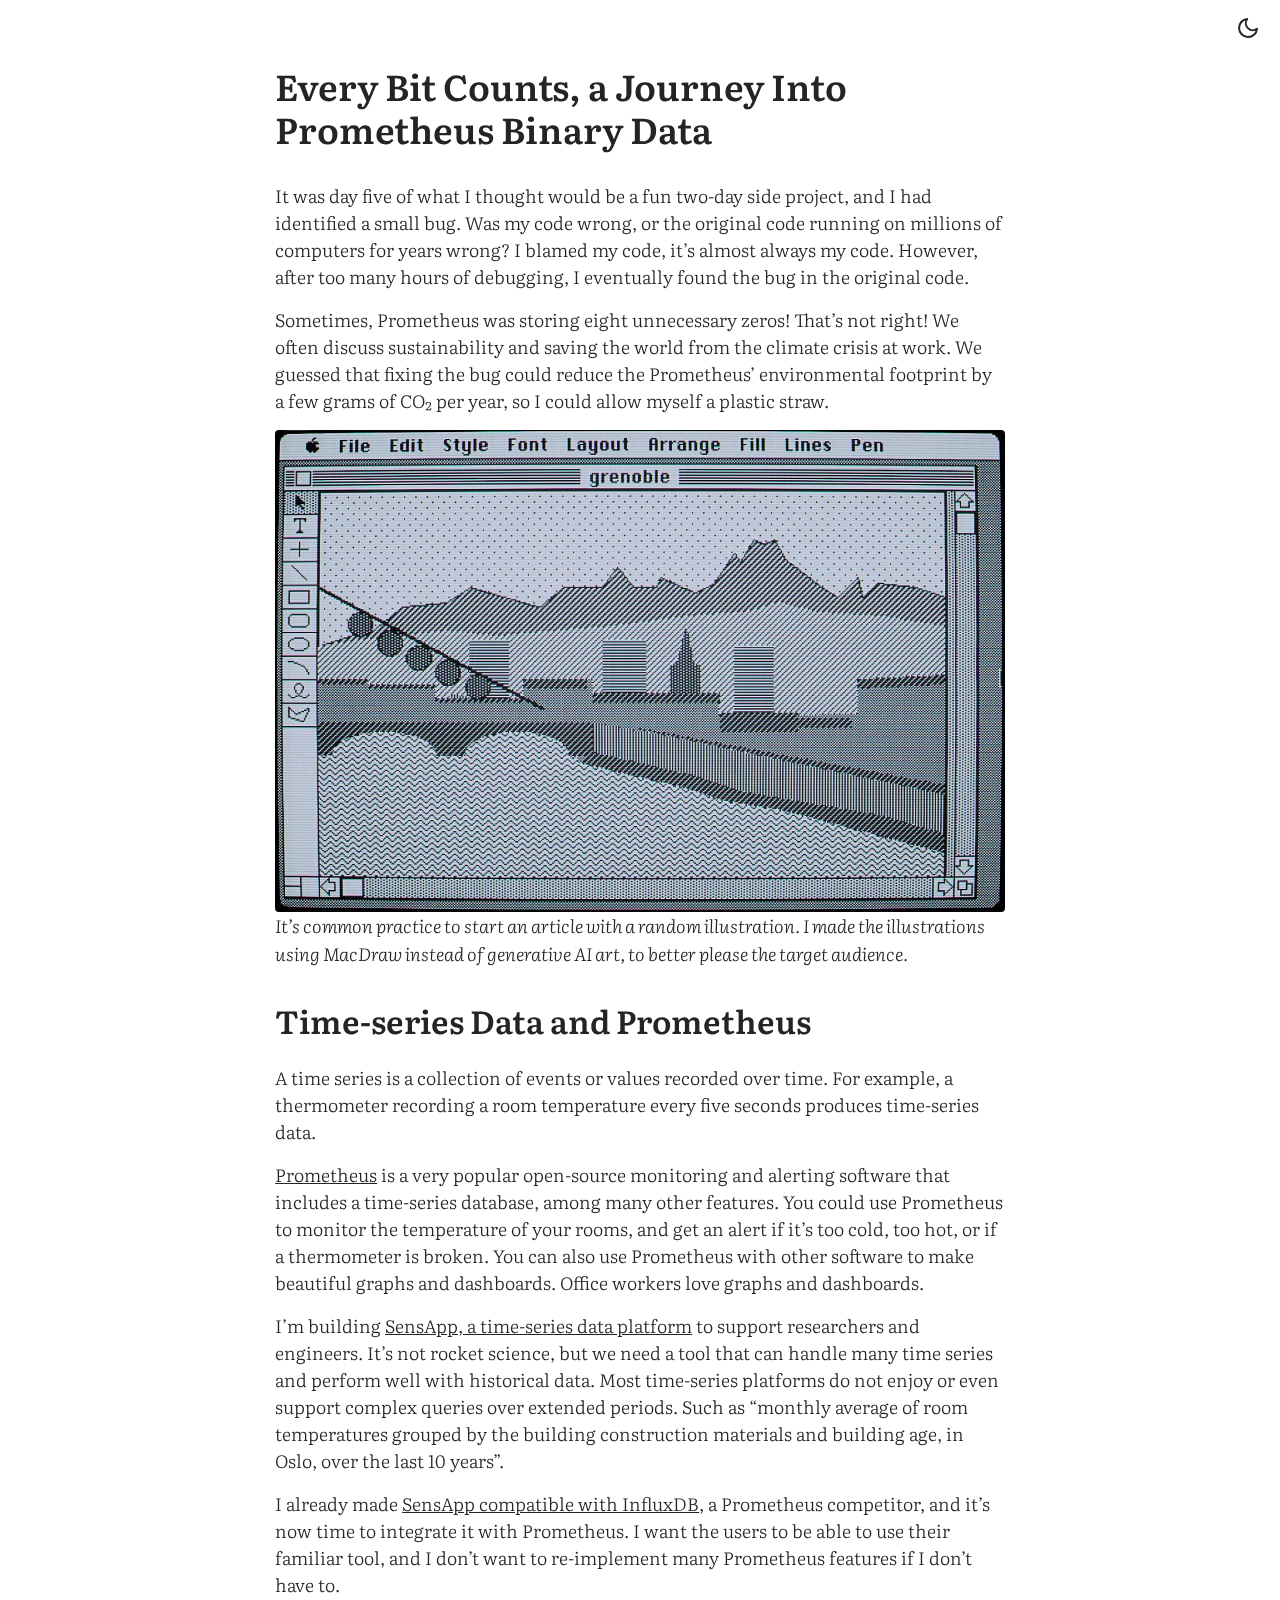
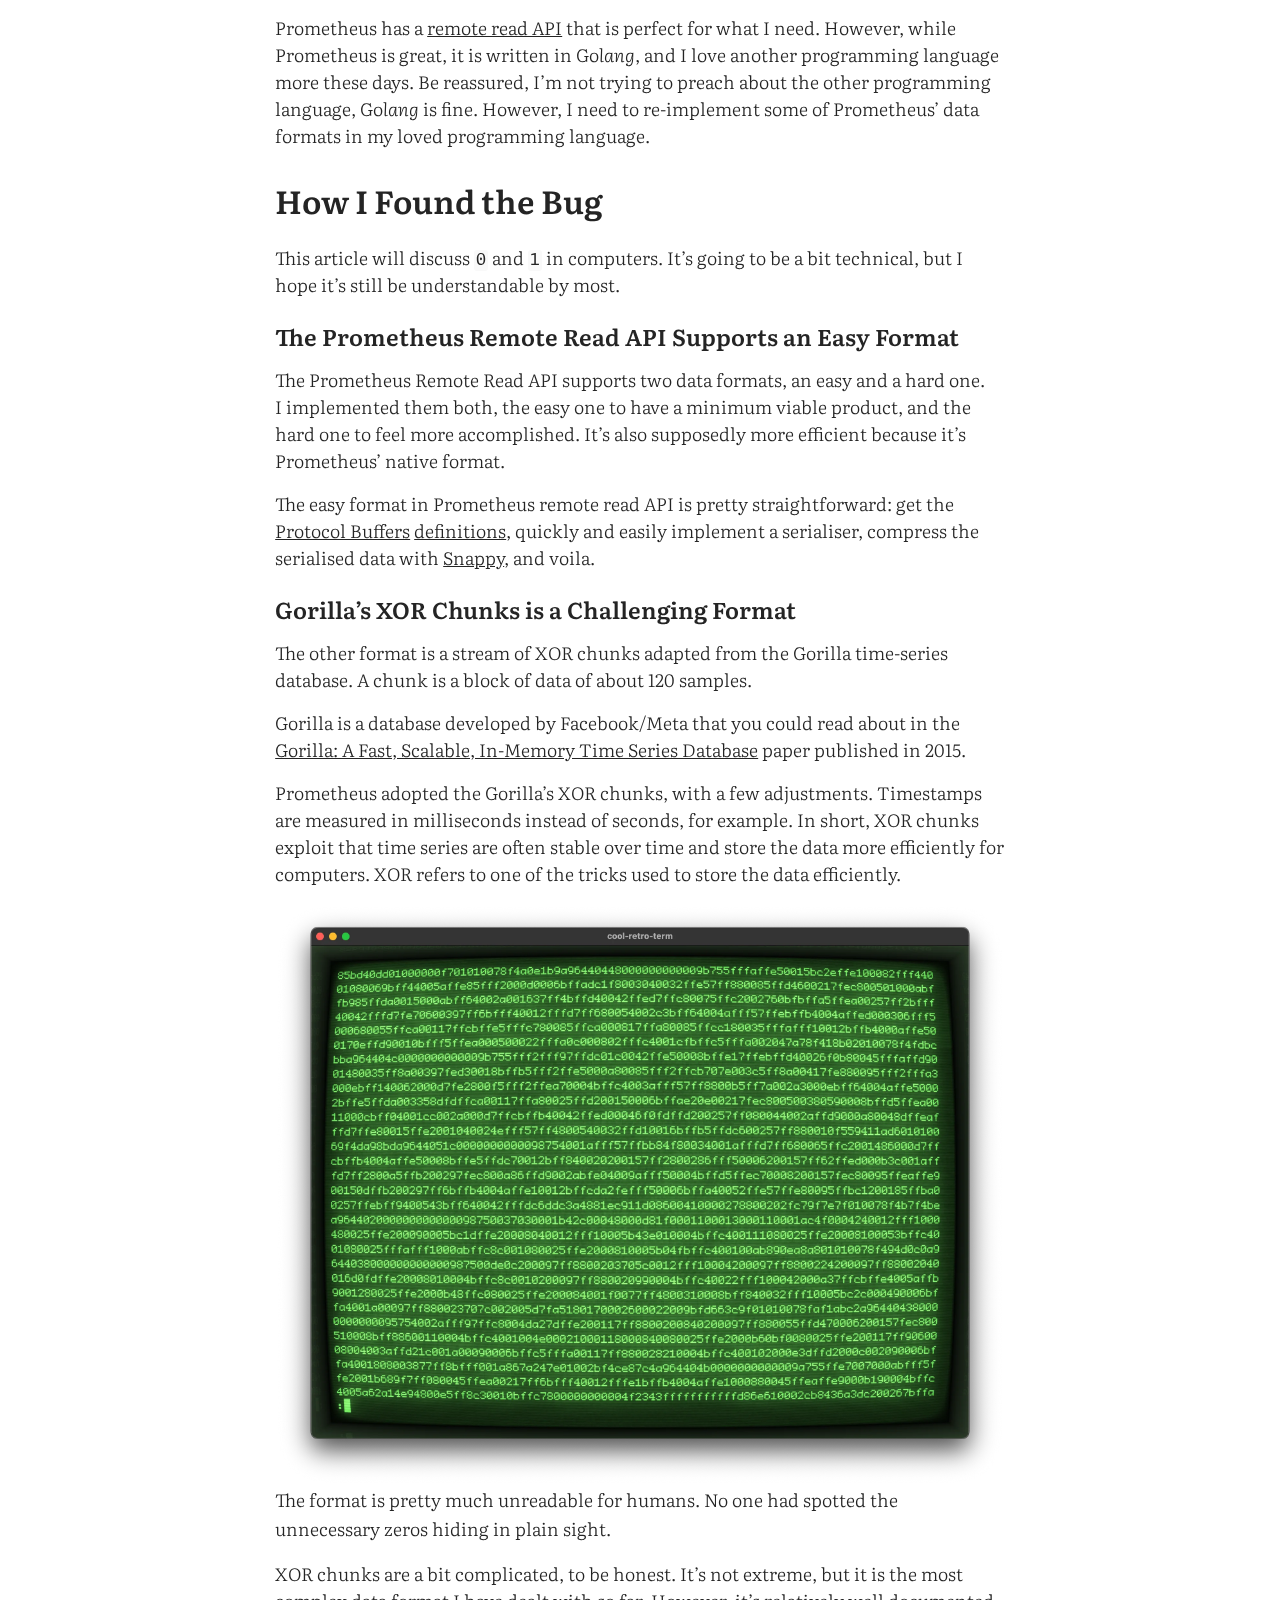
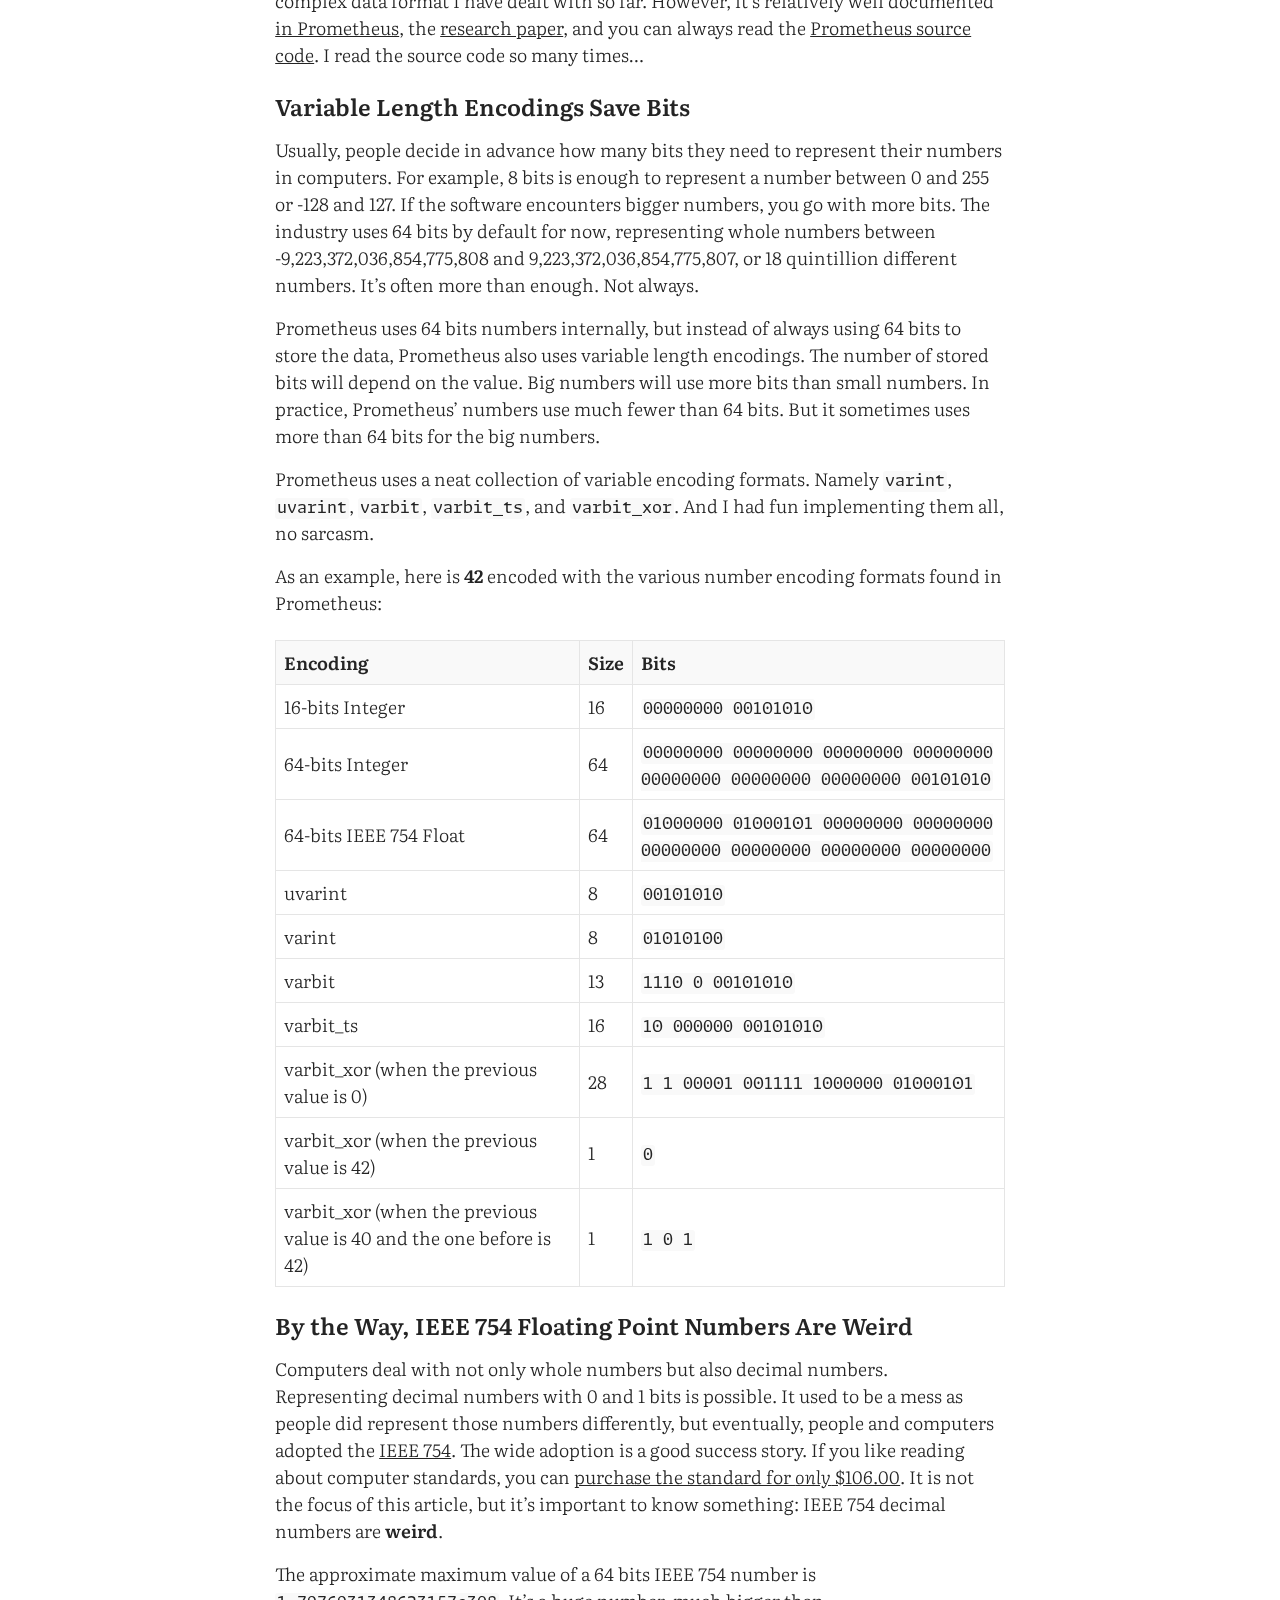
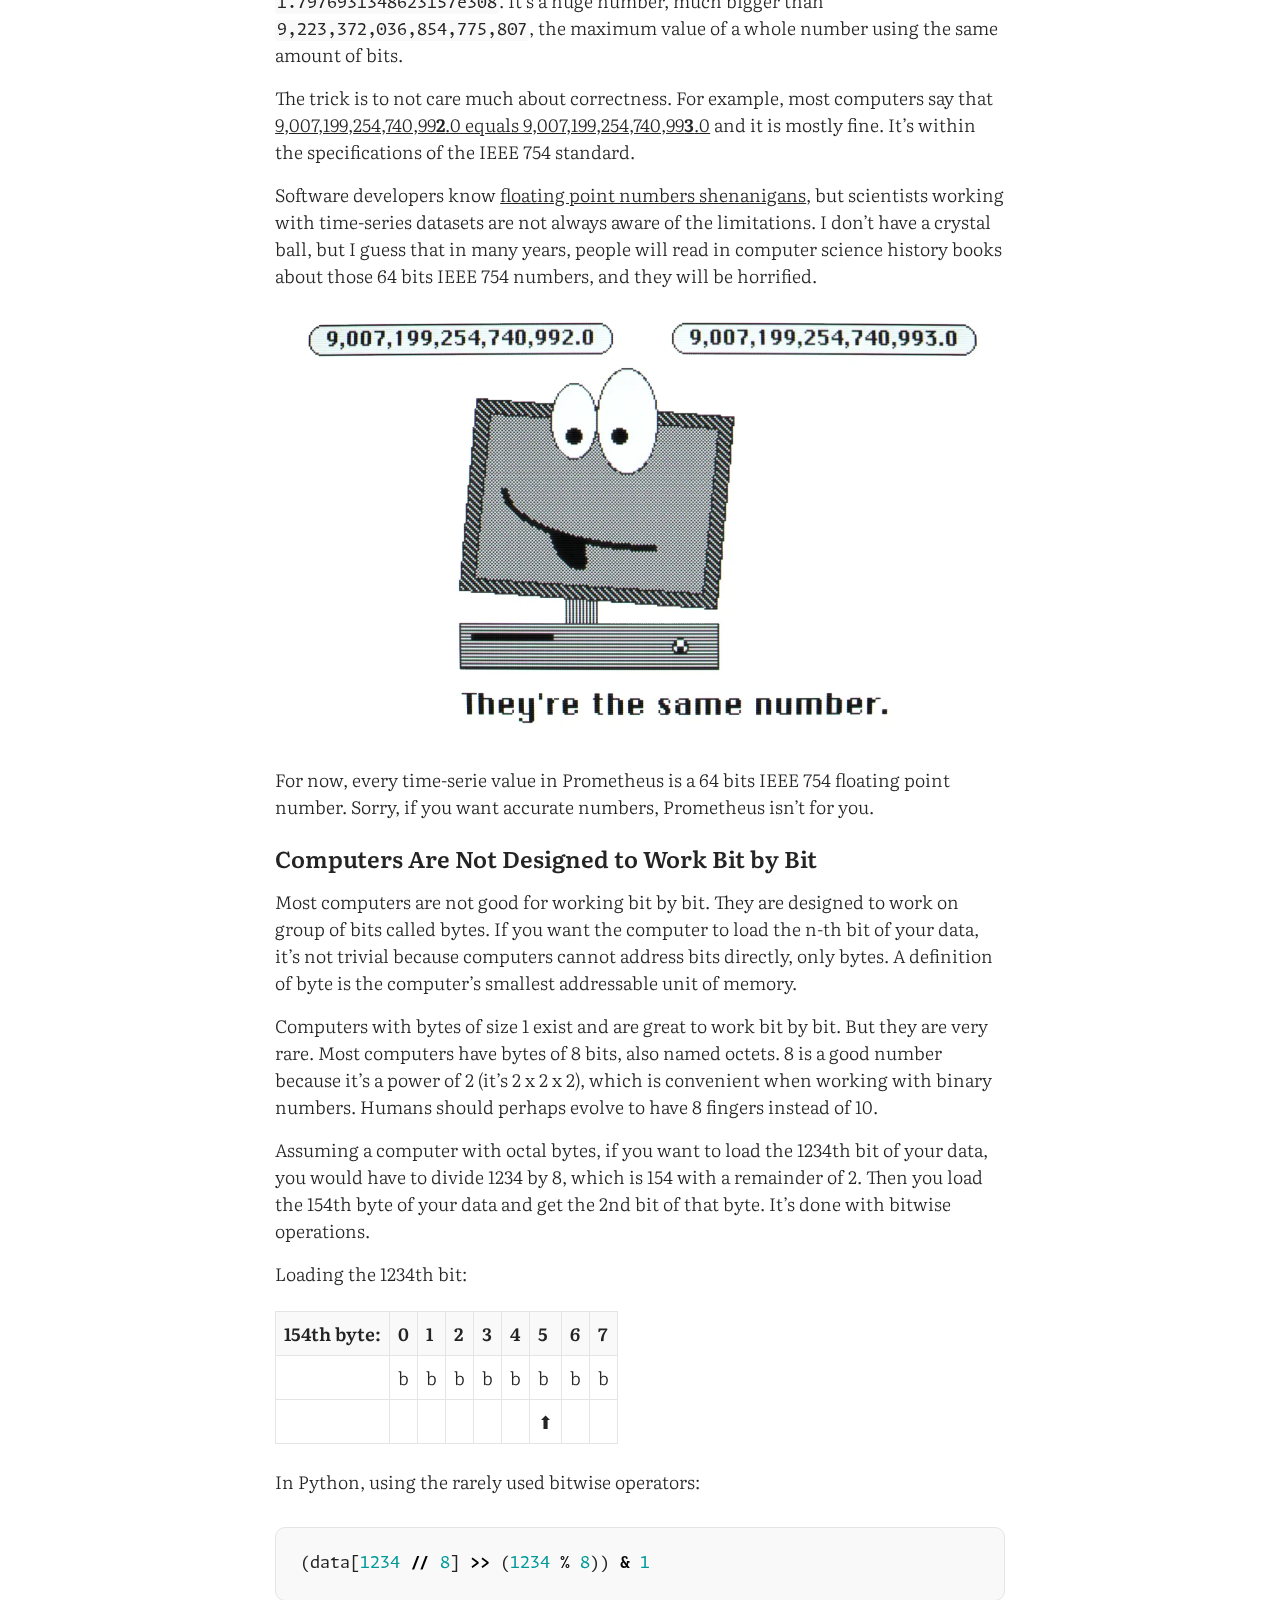
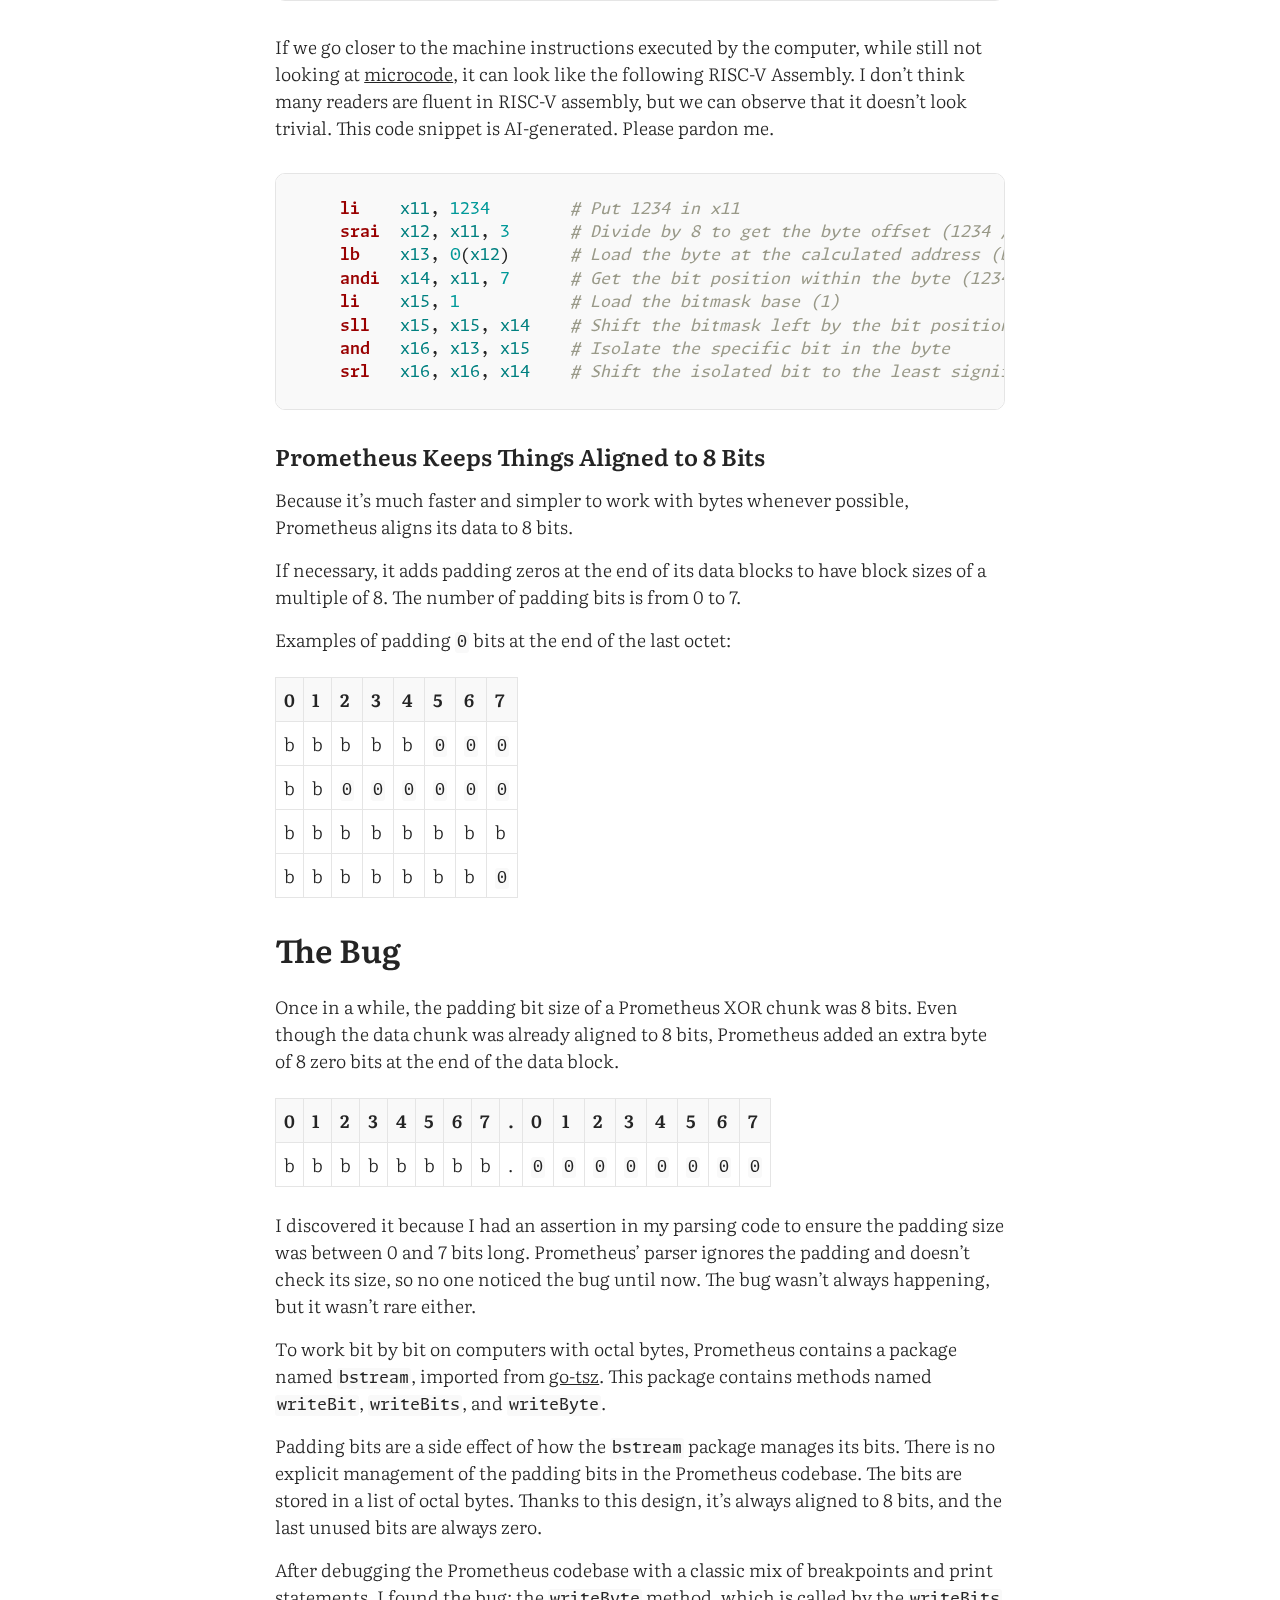
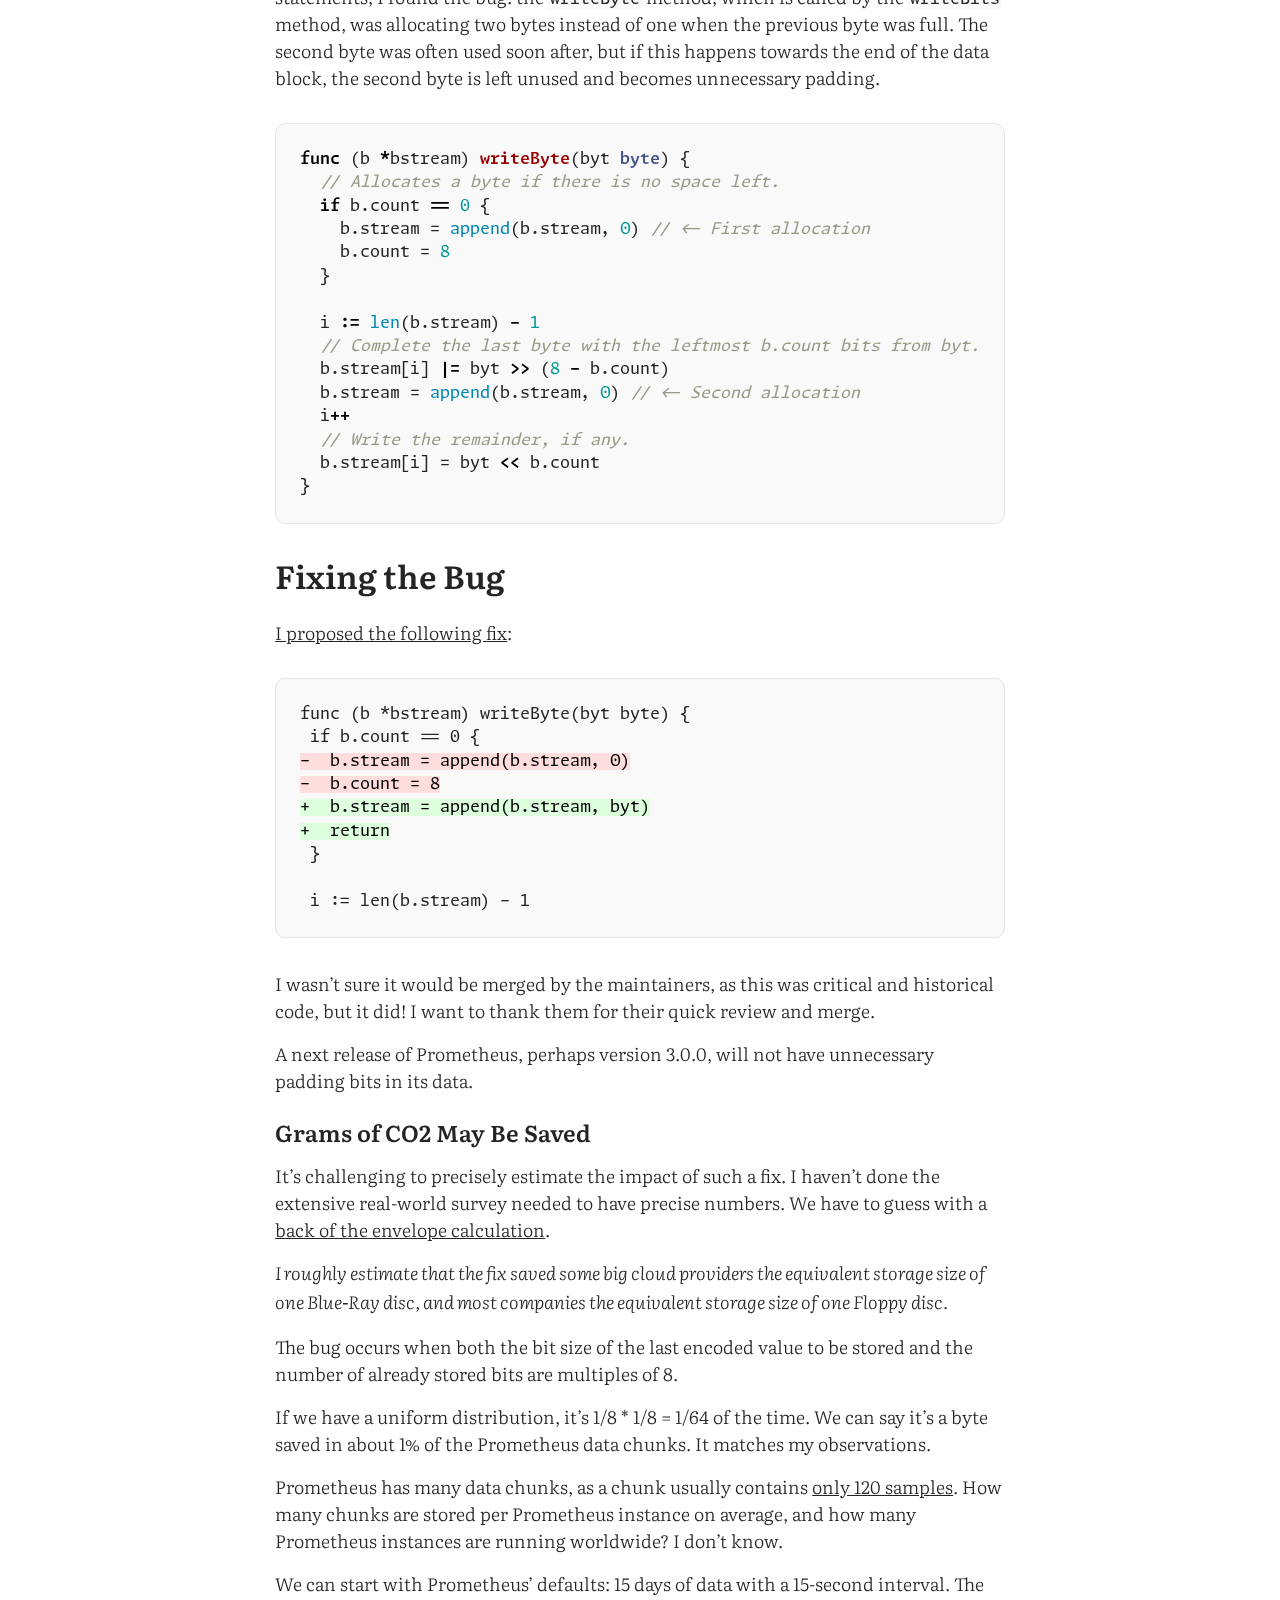
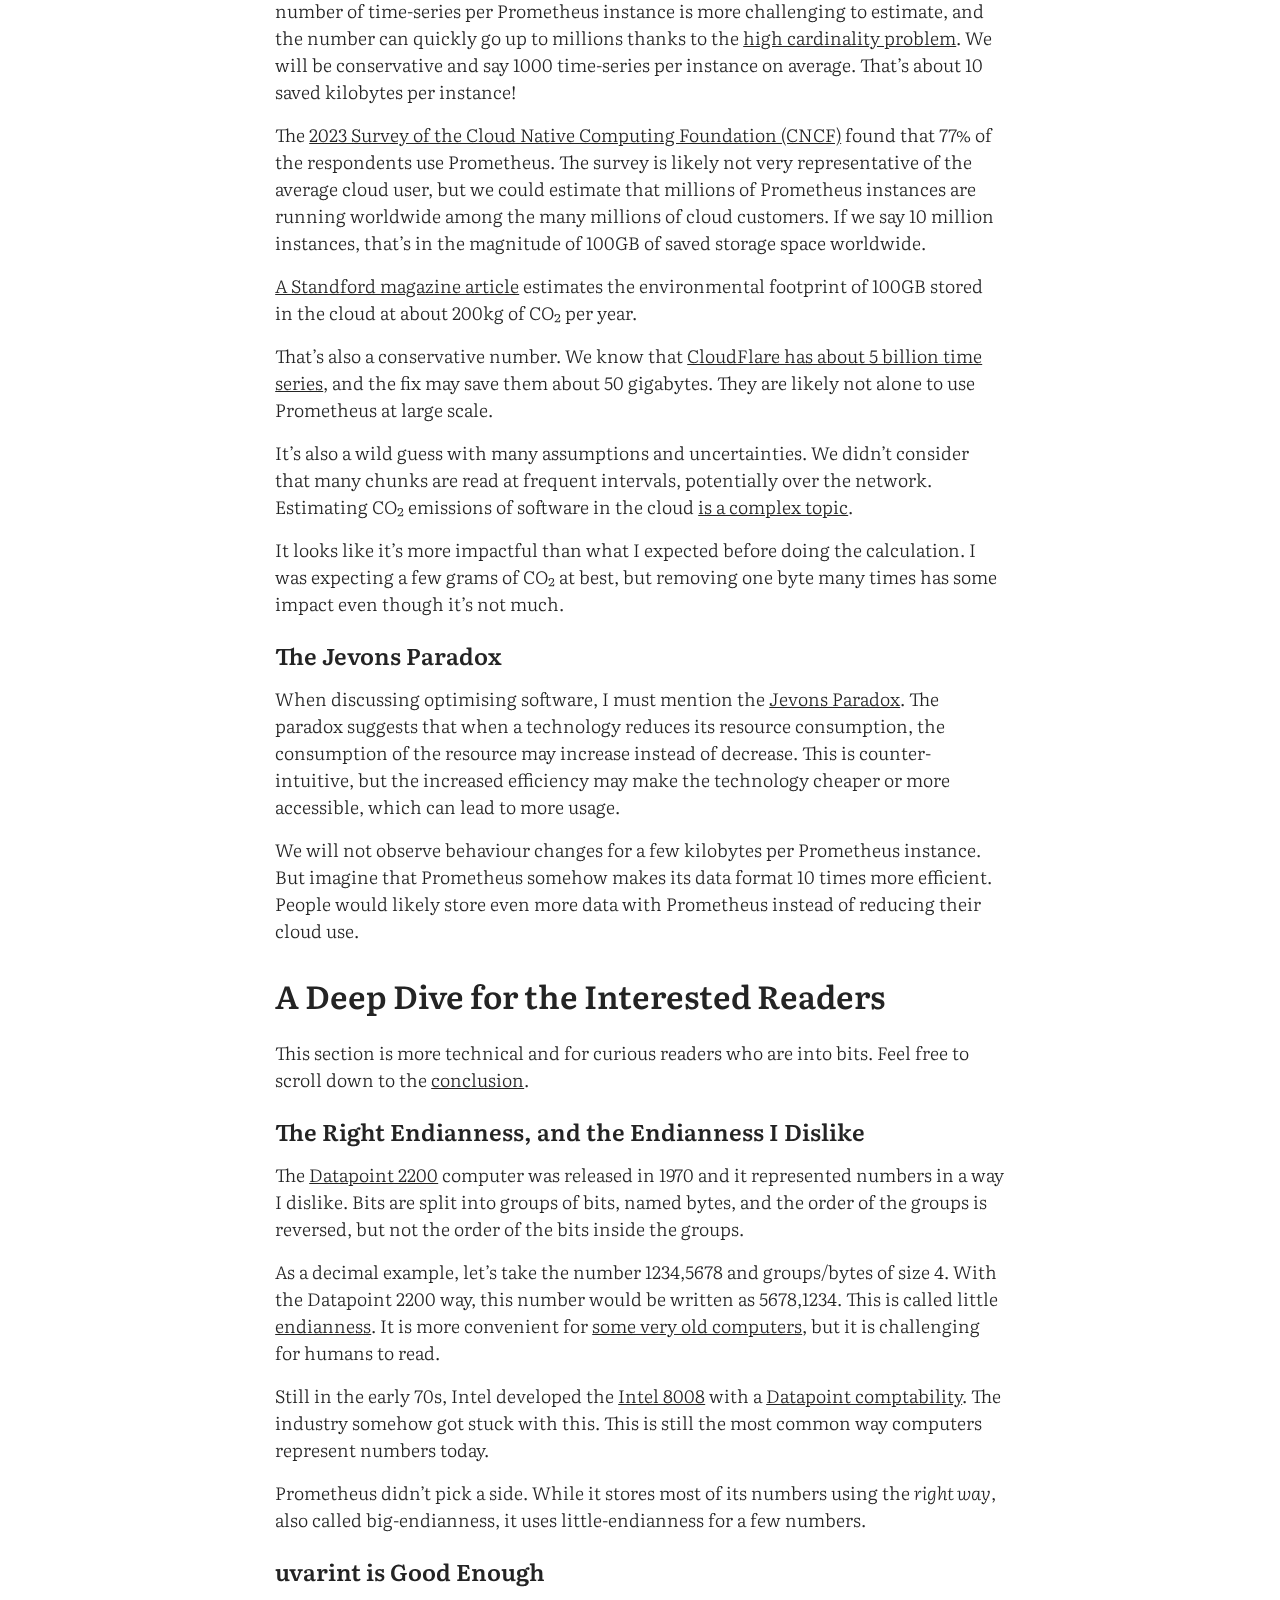
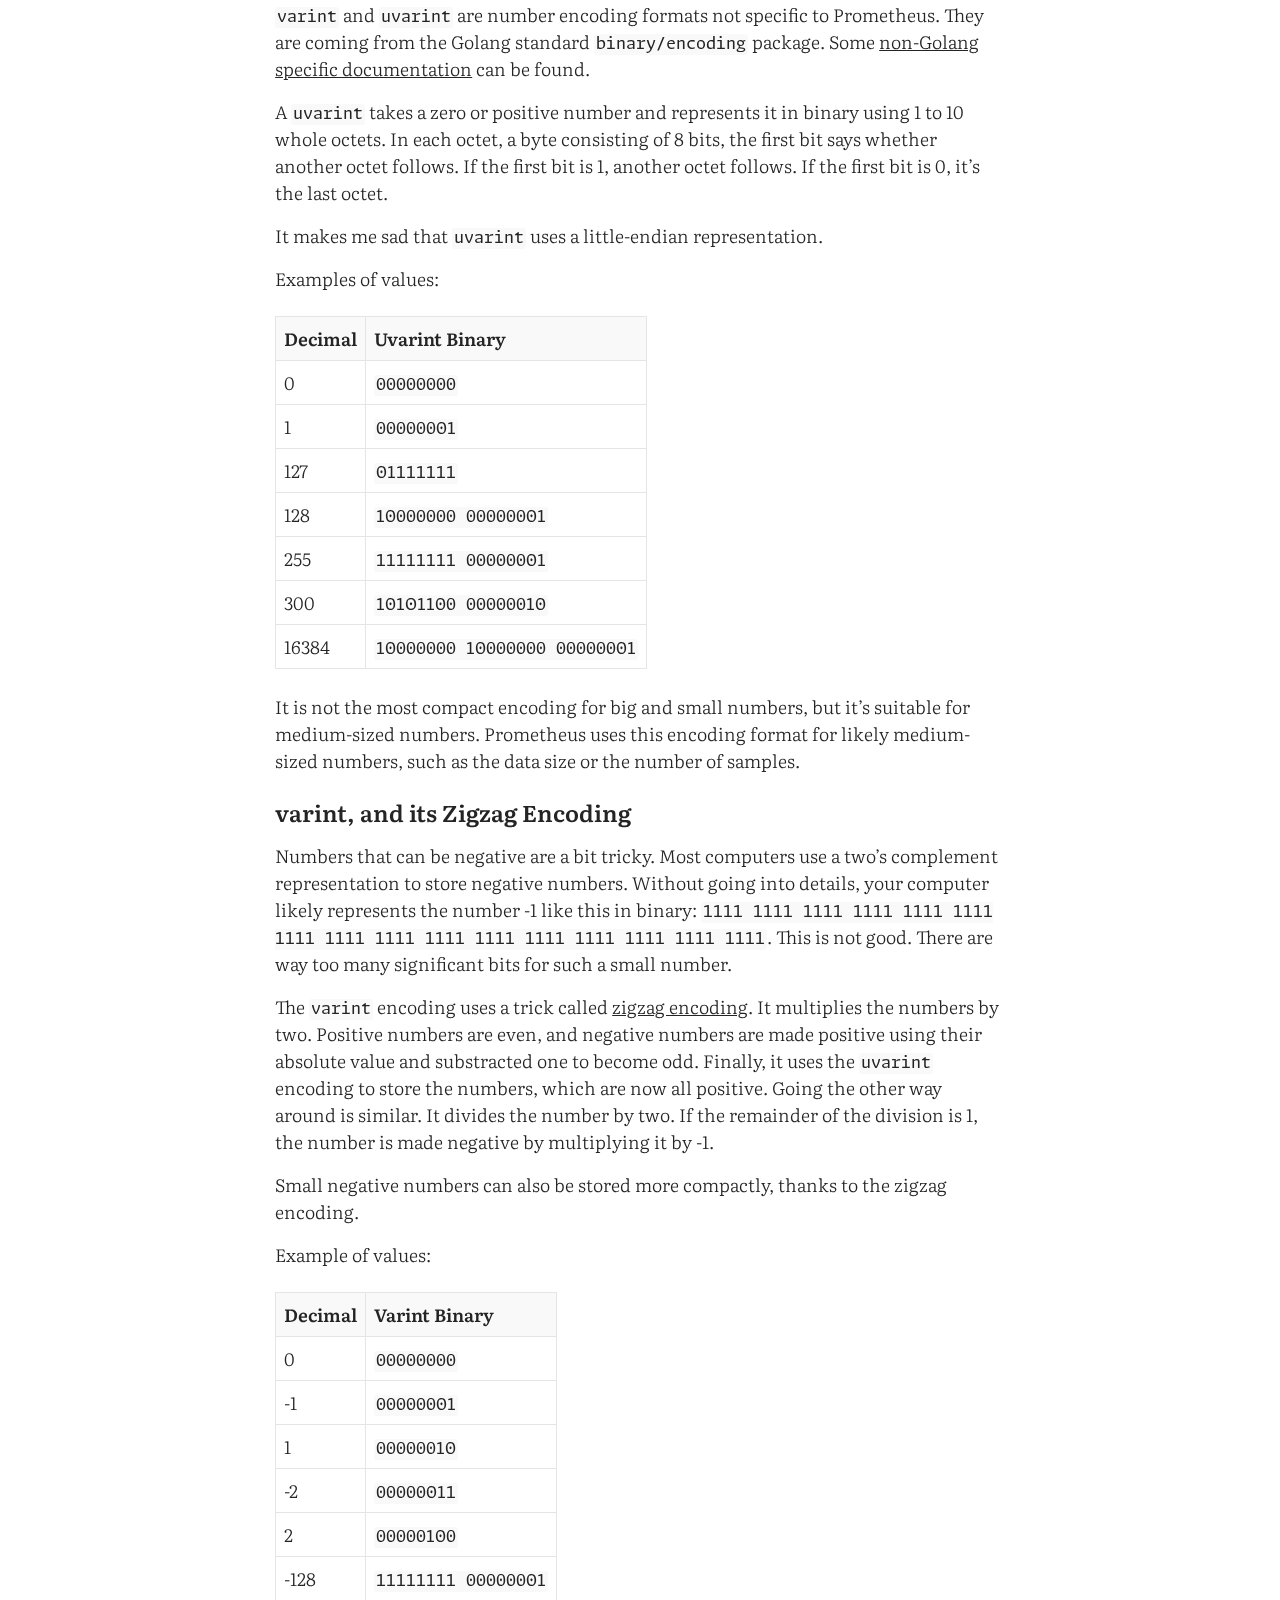
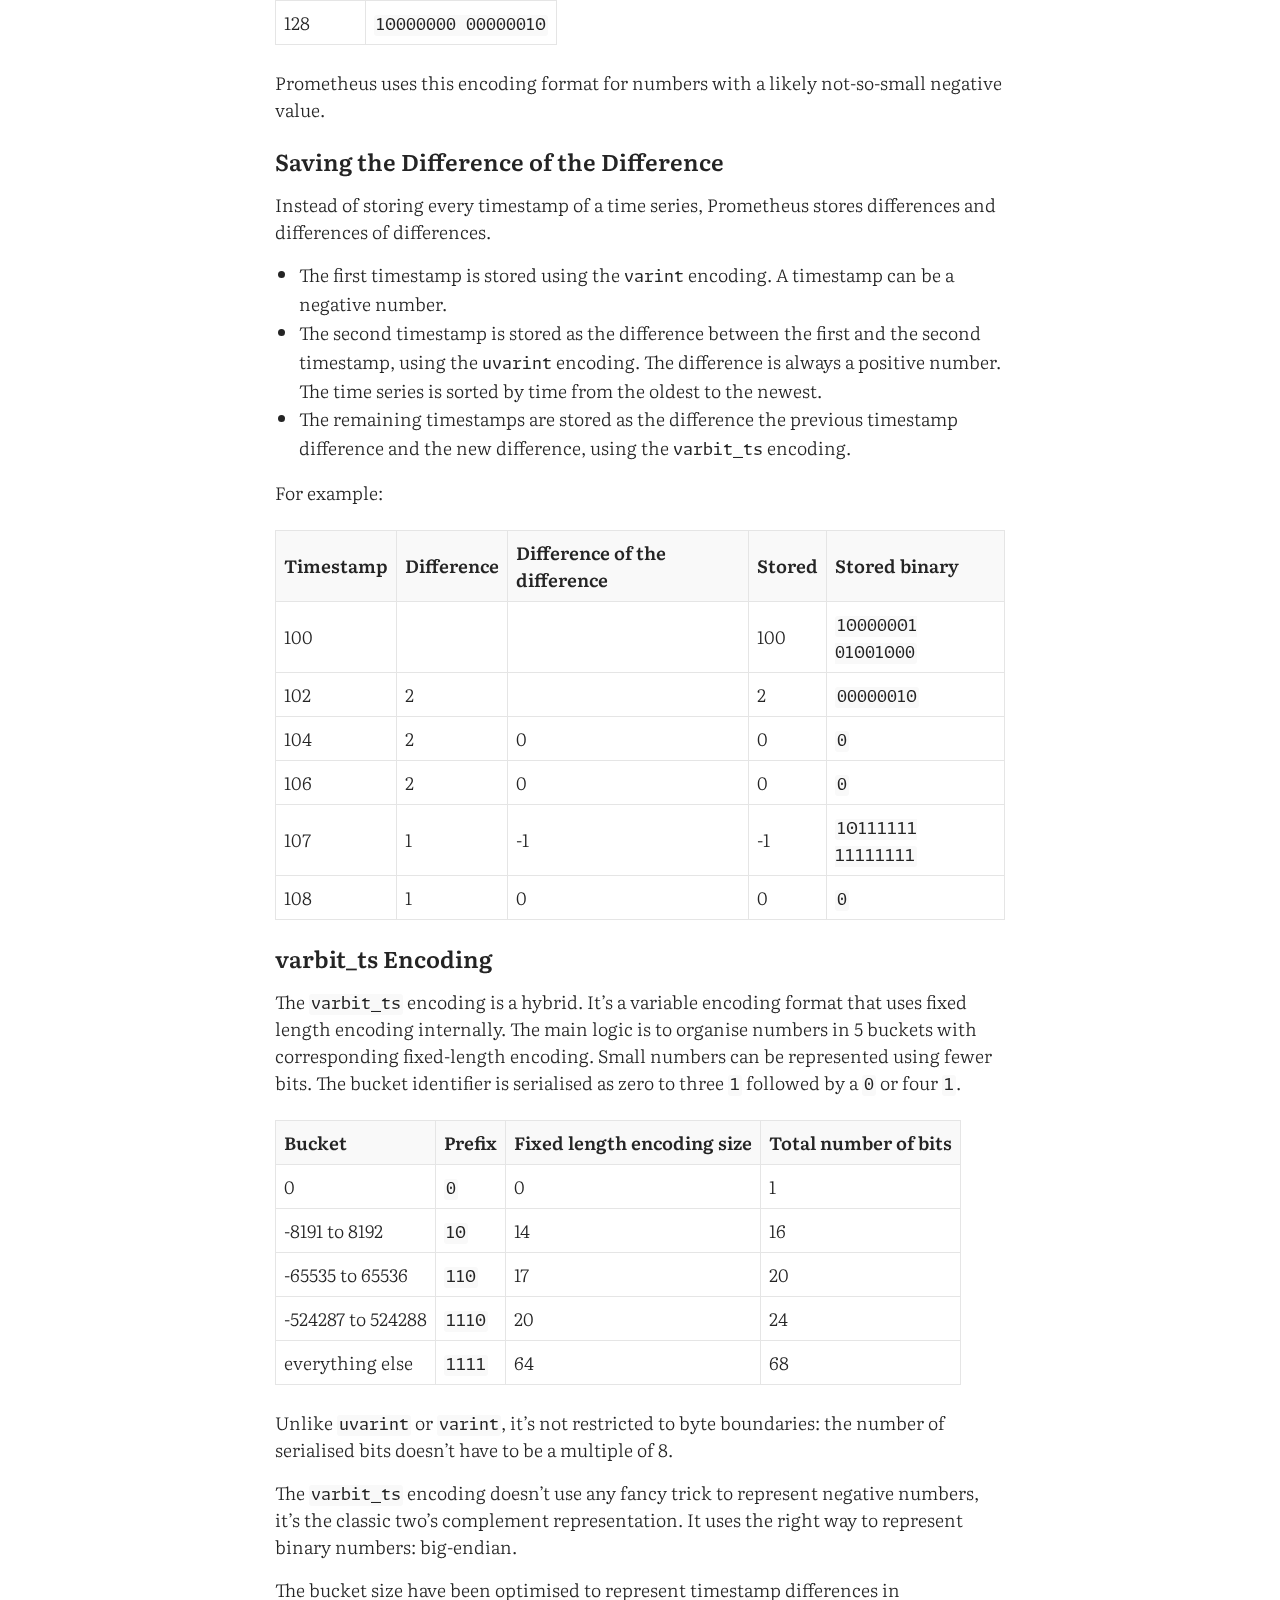
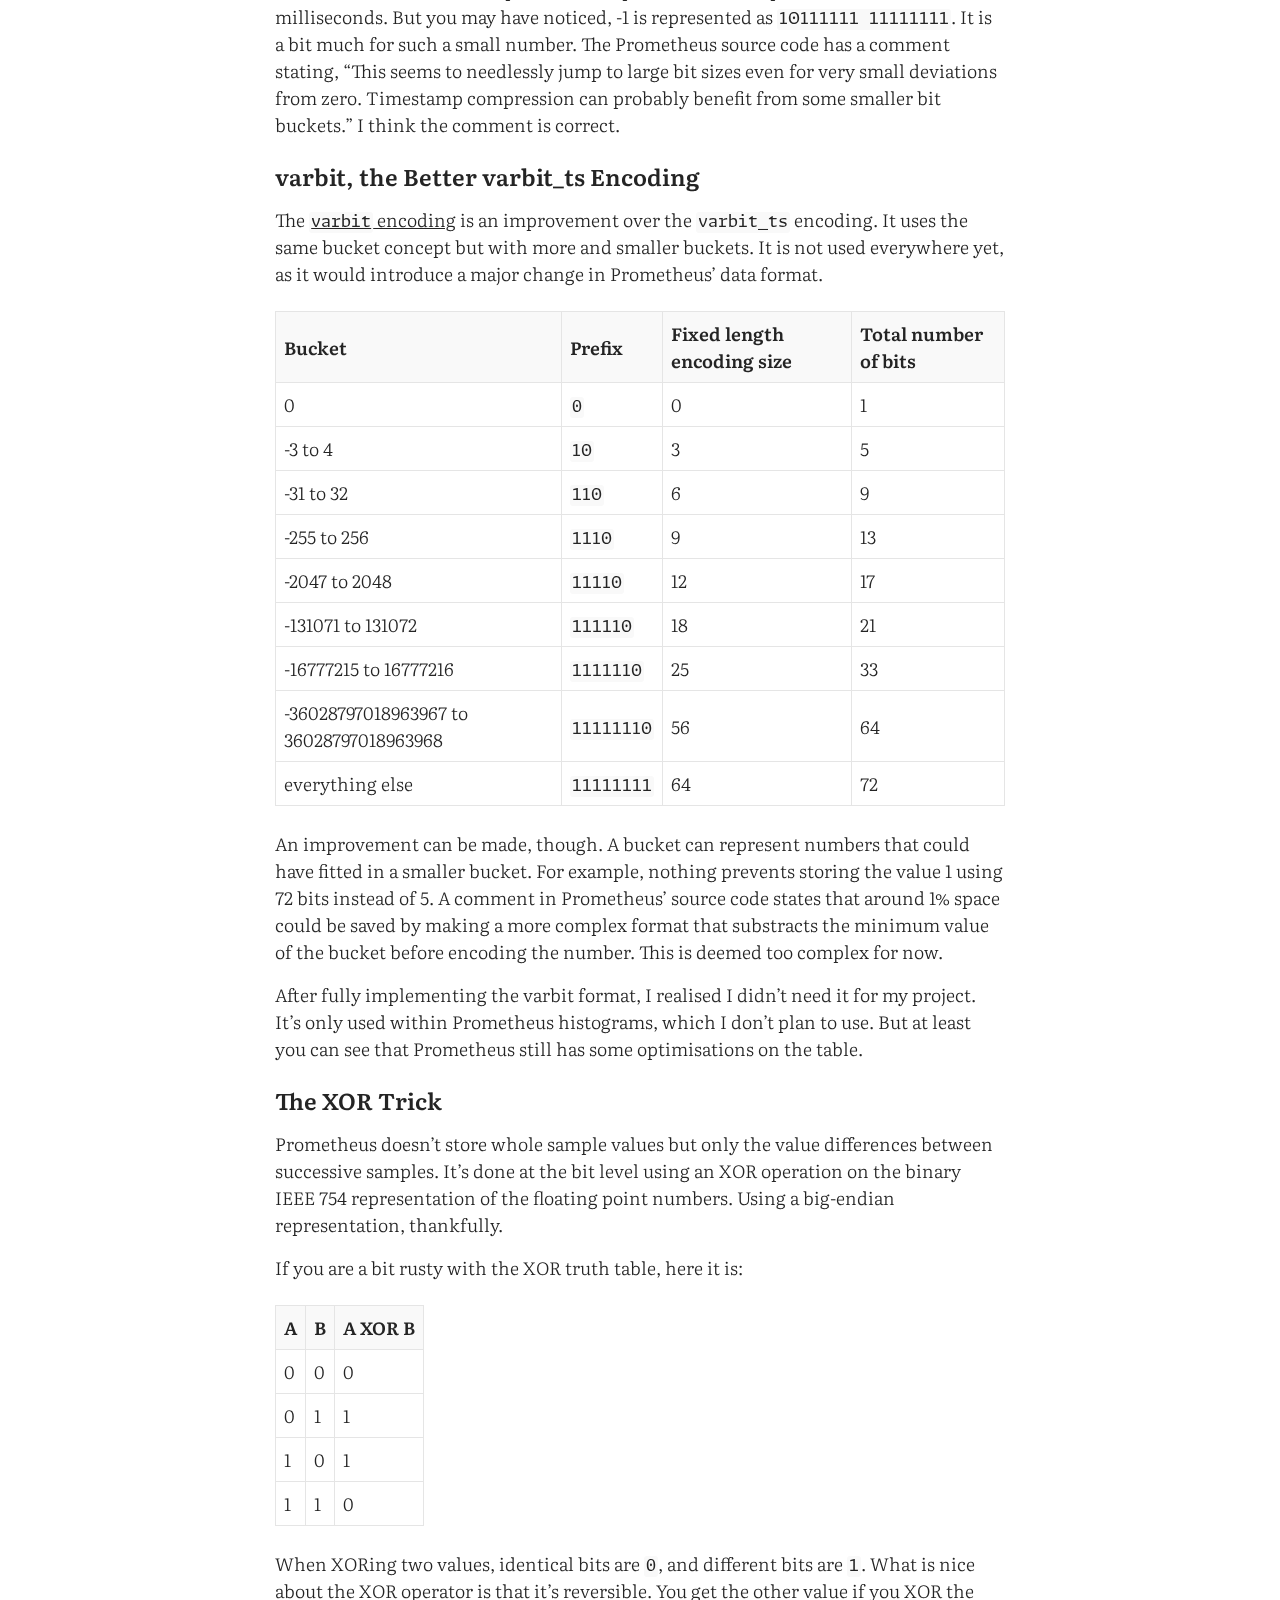
==== index.html @ 3fe7a10f "feat: 🌈 first commit" ====
<!DOCTYPE html>
<html lang="en-gb"
  dir="ltr">

  <head>
    <meta charset="utf-8">
<meta name="viewport" content="width=device-width">



<link rel="icon" type="image/ico" href="//favicon.ico">
<link rel="icon" type="image/png" sizes="16x16" href="//favicon-16x16.png">
<link rel="icon" type="image/png" sizes="32x32" href="//favicon-32x32.png">
<link rel="icon" type="image/png" sizes="192x192" href="//android-chrome-192x192.png">
<link rel="apple-touch-icon" sizes="180x180" href="//apple-touch-icon.png">

<meta name="description" content="" />

<title>
    
    Every Bit Counts, a Journey Into Prometheus Binary Data | My New Hugo Site
    
</title>

<link rel="canonical" href="/" />







<link rel="stylesheet" href="/assets/combined.min.e7814f487e88352bfcb933985b98cb6933969e10ffea016ed560db642241a8d0.css" media="all">




<link rel="preload stylesheet" as="style" href="/css/syntax-light.min.css" />
<link rel="preload stylesheet" as="style" href="/css/syntax-dark.min.css" />

<script src="/js/main.aac4345ddfea33f2031b573a9eaf6eda0500f93dbe117c095c7b146a750aed90.js" integrity="sha256-qsQ0Xd/qM/IDG1c6nq9u2gUA&#43;T2&#43;EXwJXHsUanUK7ZA="
    crossorigin="anonymous"></script>
  </head>

  

  

  <body class="auto">

    <div class="content">
      <header>
        
<button id="light-button" class="light-button" style="display: none;">
    <svg class="light-button-moon" xmlns="http://www.w3.org/2000/svg" width="24" height="24" viewBox="0 0 24 24"
        fill="none" stroke="currentColor" stroke-width="2" stroke-linecap="round" stroke-linejoin="round"
        class="feather feather-moon">
        <path d="M21 12.79A9 9 0 1 1 11.21 3 7 7 0 0 0 21 12.79z"></path>
    </svg>
    <svg class="light-button-sun" xmlns="http://www.w3.org/2000/svg" width="24" height="24" viewBox="0 0 24 24"
        fill="none" stroke="currentColor" stroke-width="2" stroke-linecap="round" stroke-linejoin="round"
        class="feather feather-sun">
        <circle cx="12" cy="12" r="5"></circle>
        <line x1="12" y1="1" x2="12" y2="3"></line>
        <line x1="12" y1="21" x2="12" y2="23"></line>
        <line x1="4.22" y1="4.22" x2="5.64" y2="5.64"></line>
        <line x1="18.36" y1="18.36" x2="19.78" y2="19.78"></line>
        <line x1="1" y1="12" x2="3" y2="12"></line>
        <line x1="21" y1="12" x2="23" y2="12"></line>
        <line x1="4.22" y1="19.78" x2="5.64" y2="18.36"></line>
        <line x1="18.36" y1="5.64" x2="19.78" y2="4.22"></line>
    </svg>
</button>
<div class="header">

    

</div>
      </header>

      <main class="main">
        







<div >

  <div class="single-intro-container">

    

    <h1 class="single-title">Every Bit Counts, a Journey Into Prometheus Binary Data</h1>
    

    


  </div>

  

  

  

  

  <div class="single-content">
    <p>It was day five of what I thought would be a fun two-day side project, and I had identified a small bug. Was my code wrong, or the original code running on millions of computers for years wrong? I blamed my code, it&rsquo;s almost always my code. However, after too many hours of debugging, I eventually found the bug in the original code.</p>
<p>Sometimes, Prometheus was storing eight unnecessary zeros! That&rsquo;s not right! We often discuss sustainability and saving the world from the climate crisis at work. We guessed that fixing the bug could reduce the Prometheus&rsquo; environmental footprint by a few grams of CO₂ per year, so I could allow myself a plastic straw.</p>
<p>










<figure class="">

    <div>
        <img loading="lazy" alt="Article Illustration: Grenoble drawn using MacDraw F6IDE style." src=" ./grenoble-crt4.webp">
    </div>

    
</figure>
<em>It&rsquo;s common practice to start an article with a random illustration. I made the illustrations using MacDraw instead of generative AI art, to better please the target audience.</em></p>
<h2 id="time-series-data-and-prometheus">Time-series Data and Prometheus</h2>
<p>A time series is a collection of events or values recorded over time. For example, a thermometer recording a room temperature every five seconds produces time-series data.</p>
<p><a href="https://prometheus.io/">Prometheus</a> is a very popular open-source monitoring and alerting software that includes a time-series database, among many other features. You could use Prometheus to monitor the temperature of your rooms, and get an alert if it&rsquo;s too cold, too hot, or if a thermometer is broken. You can also use Prometheus with other software to make beautiful graphs and dashboards. Office workers love graphs and dashboards.</p>
<p>I&rsquo;m building <a href="https://github.com/SINTEF/sensapp">SensApp, a time-series data platform</a> to support researchers and engineers. It&rsquo;s not rocket science, but we need a tool that can handle many time series and perform well with historical data. Most time-series platforms do not enjoy or even support complex queries over extended periods. Such as &ldquo;monthly average of room temperatures grouped by the building construction materials and building age, in Oslo, over the last 10 years&rdquo;.</p>
<p>I already made <a href="https://github.com/SINTEF/sensapp/blob/main/docs/INFLUX_DB.md">SensApp compatible with InfluxDB</a>, a Prometheus competitor, and it&rsquo;s now time to integrate it with Prometheus. I want the users to be able to use their familiar tool, and I don&rsquo;t want to re-implement many Prometheus features if I don&rsquo;t have to.</p>
<p>Prometheus has a <a href="https://prometheus.io/docs/prometheus/latest/querying/remote_read_api/">remote read API</a> that is perfect for what I need. However, while Prometheus is great, it is written in Go<em>lang</em>, and I love another programming language more these days. Be reassured, I&rsquo;m not trying to preach about <span title="It is Rust.">the other programming language</span>, Go<em>lang</em> is fine. However, I need to re-implement some of Prometheus&rsquo; data formats in my loved programming language.</p>
<h2 id="how-ifound-the-bug">How I Found the Bug</h2>
<p>This article will discuss <code>0</code> and <code>1</code> in computers. It&rsquo;s going to be a bit technical, but I hope it&rsquo;s still be understandable by most.</p>
<h3 id="the-prometheus-remote-read-api-supports-an-easy-format">The Prometheus Remote Read API Supports an Easy Format</h3>
<p>The Prometheus Remote Read API supports two data formats, an easy and a hard one. I implemented them both, the easy one to have a minimum viable product, and the hard one to feel more accomplished. It&rsquo;s also supposedly more efficient because it&rsquo;s Prometheus&rsquo; native format.</p>
<p>The easy format in Prometheus remote read API is pretty straightforward: get the <a href="https://developers.google.com/protocol-buffers">Protocol Buffers</a> <a href="https://github.com/prometheus/prometheus/blob/c328d5fc8820ec7fe45296cfd4de8036b58f4a3a/prompb/types.proto">definitions</a>, quickly and easily implement a serialiser, compress the serialised data with <a href="https://github.com/google/snappy">Snappy</a>, and voila.</p>
<h3 id="gorillas-xor-chunks-is-a-challenging-format">Gorilla&rsquo;s XOR Chunks is a Challenging Format</h3>
<p>The other format is a stream of XOR chunks adapted from the Gorilla time-series database. A chunk is a block of data of about 120 samples.</p>
<p>Gorilla is a database developed by Facebook/Meta that you could read about in the <a href="https://www.vldb.org/pvldb/vol8/p1816-teller.pdf">Gorilla: A Fast, Scalable, In-Memory Time Series Database</a> paper published in 2015.</p>
<p>Prometheus adopted the Gorilla&rsquo;s XOR chunks, with a few adjustments. Timestamps are measured in milliseconds instead of seconds, for example. In short, XOR chunks exploit that time series are often stable over time and store the data more efficiently for computers. XOR refers to one of the tricks used to store the data efficiently.</p>
<p>










<figure class="">

    <div>
        <img loading="lazy" alt="Hexdump of one Prometheus XOR Chunk" src=" ./matrix.webp">
    </div>

    
</figure>
The format is pretty much unreadable for humans. No one had spotted the unnecessary zeros hiding in plain sight.</p>
<p>XOR chunks are a bit complicated, to be honest. It&rsquo;s not extreme, but it is the most complex data format I have dealt with so far. However, it&rsquo;s relatively well documented <a href="https://github.com/prometheus/prometheus/blob/main/tsdb/docs/format/chunks.md">in Prometheus</a>, the <a href="https://www.vldb.org/pvldb/vol8/p1816-teller.pdf">research paper</a>, and you can always read the <a href="https://github.com/prometheus/prometheus">Prometheus source code</a>. I read the source code so many times…</p>
<h3 id="variable-length-encodings-save-bits">Variable Length Encodings Save Bits</h3>
<p>Usually, people decide in advance how many bits they need to represent their numbers in computers. For example, 8 bits is enough to represent a number between 0 and 255 or -128 and 127. If the software encounters bigger numbers, you go with more bits. The industry uses 64 bits by default for now, representing whole numbers between -9,223,372,036,854,775,808 and 9,223,372,036,854,775,807, or 18 quintillion different numbers. It&rsquo;s often more than enough. Not always.</p>
<p>Prometheus uses 64 bits numbers internally, but instead of always using 64 bits to store the data, Prometheus also uses variable length encodings. The number of stored bits will depend on the value. Big numbers will use more bits than small numbers. In practice, Prometheus&rsquo; numbers use much fewer than 64 bits. But it sometimes uses more than 64 bits for the big numbers.</p>
<p>Prometheus uses a neat collection of variable encoding formats. Namely <code>varint</code>, <code>uvarint</code>, <code>varbit</code>, <code>varbit_ts</code>, and <code>varbit_xor</code>. And I had fun implementing them all, no sarcasm.</p>
<p>As an example, here is <strong>42</strong> encoded with the various number encoding formats found in Prometheus:</p>
<table>
  <thead>
      <tr>
          <th style="text-align: left">Encoding</th>
          <th style="text-align: left">Size</th>
          <th style="text-align: left">Bits</th>
      </tr>
  </thead>
  <tbody>
      <tr>
          <td style="text-align: left">16-bits Integer</td>
          <td style="text-align: left">16</td>
          <td style="text-align: left"><code>00000000 00101010</code></td>
      </tr>
      <tr>
          <td style="text-align: left">64-bits Integer</td>
          <td style="text-align: left">64</td>
          <td style="text-align: left"><code>00000000 00000000 00000000 00000000 00000000 00000000 00000000 00101010</code></td>
      </tr>
      <tr>
          <td style="text-align: left">64-bits IEEE 754 Float</td>
          <td style="text-align: left">64</td>
          <td style="text-align: left"><code>01000000 01000101 00000000 00000000 00000000 00000000 00000000 00000000</code></td>
      </tr>
      <tr>
          <td style="text-align: left">uvarint</td>
          <td style="text-align: left">8</td>
          <td style="text-align: left"><code>00101010</code></td>
      </tr>
      <tr>
          <td style="text-align: left">varint</td>
          <td style="text-align: left">8</td>
          <td style="text-align: left"><code>01010100</code></td>
      </tr>
      <tr>
          <td style="text-align: left">varbit</td>
          <td style="text-align: left">13</td>
          <td style="text-align: left"><code>1110 0 00101010</code></td>
      </tr>
      <tr>
          <td style="text-align: left">varbit_ts</td>
          <td style="text-align: left">16</td>
          <td style="text-align: left"><code>10 000000 00101010</code></td>
      </tr>
      <tr>
          <td style="text-align: left">varbit_xor (when the previous value is 0)</td>
          <td style="text-align: left">28</td>
          <td style="text-align: left"><code>1 1 00001 001111 1000000 01000101</code></td>
      </tr>
      <tr>
          <td style="text-align: left">varbit_xor (when the previous value is 42)</td>
          <td style="text-align: left">1</td>
          <td style="text-align: left"><code>0</code></td>
      </tr>
      <tr>
          <td style="text-align: left">varbit_xor (when the previous value is 40 and the one before is 42)</td>
          <td style="text-align: left">1</td>
          <td style="text-align: left"><code>1 0 1</code></td>
      </tr>
  </tbody>
</table>
<h3 id="by-the-way-ieee-754-floating-point-numbers-are-weird">By the Way, IEEE 754 Floating Point Numbers Are Weird</h3>
<p>Computers deal with not only whole numbers but also decimal numbers. Representing decimal numbers with 0 and 1 bits is possible. It used to be a mess as people did represent those numbers differently, but eventually, people and computers adopted the <a href="https://en.wikipedia.org/wiki/IEEE_754">IEEE 754</a>. The wide adoption is a good success story. If you like reading about computer standards, you can <a href="https://standards.ieee.org/ieee/754/6210/">purchase the standard for <em>only</em> $106.00</a>. It is not the focus of this article, but it&rsquo;s important to know something: IEEE 754 decimal numbers are <strong>weird</strong>.</p>
<p>The approximate maximum value of a 64 bits IEEE 754 number is <code>1.7976931348623157e308</code>. It&rsquo;s a huge number, much bigger than <code>9,223,372,036,854,775,807</code>, the maximum value of a whole number using the same amount of bits.</p>
<p>The trick is to not care much about correctness. For example, most computers say that <a href="https://developer.mozilla.org/en-US/docs/Web/JavaScript/Reference/Global_Objects/Number/MAX_SAFE_INTEGER">9,007,199,254,740,99<strong>2</strong>.0 equals 9,007,199,254,740,99<strong>3</strong>.0</a> and it is mostly fine. It&rsquo;s within the specifications of the IEEE 754 standard.</p>
<p>Software developers know <a href="https://stackoverflow.com/questions/21895756/why-are-floating-point-numbers-inaccurate">floating point numbers shenanigans</a>, but scientists working with time-series datasets are not always aware of the limitations. I don&rsquo;t have a crystal ball, but I guess that in many years, people will read in computer science history books about those 64 bits IEEE 754 numbers, and they will be horrified.</p>
<p><span title="I like MacDraw.">










<figure class="">

    <div>
        <img loading="lazy" alt="&ldquo;They&rsquo;re the same number&rdquo; says the computer." src=" ./same.webp">
    </div>

    
</figure></span></p>
<p>For now, every time-serie value in Prometheus is a 64 bits IEEE 754 floating point number. Sorry, if you want accurate numbers, Prometheus isn&rsquo;t for you.</p>
<h3 id="computers-are-not-designed-to-work-bit-by-bit">Computers Are Not Designed to Work Bit by Bit</h3>
<p>Most computers are not good for working bit by bit. They are designed to work on group of bits called bytes. If you want the computer to load the n-th bit of your data, it&rsquo;s not trivial because computers cannot address bits directly, only bytes. A definition of byte is the computer&rsquo;s smallest addressable unit of memory.</p>
<p>Computers with bytes of size 1 exist and are great to work bit by bit. But they are very rare. Most computers have bytes of 8 bits, also named octets. 8 is a good number because it&rsquo;s a power of 2 (it&rsquo;s 2 x 2 x 2), which is convenient when working with binary numbers. Humans should perhaps evolve to have 8 fingers instead of 10.</p>
<p>Assuming a computer with octal bytes, if you want to load the 1234th bit of your data, you would have to divide 1234 by 8, which is 154 with a remainder of 2. Then you load the 154th byte of your data and get the 2nd bit of that byte. It&rsquo;s done with bitwise operations.</p>
<p>Loading the 1234th bit:</p>
<table>
  <thead>
      <tr>
          <th style="text-align: left">154th byte:</th>
          <th style="text-align: left">0</th>
          <th style="text-align: left">1</th>
          <th style="text-align: left">2</th>
          <th style="text-align: left">3</th>
          <th style="text-align: left">4</th>
          <th style="text-align: left">5</th>
          <th style="text-align: left">6</th>
          <th style="text-align: left">7</th>
      </tr>
  </thead>
  <tbody>
      <tr>
          <td style="text-align: left"></td>
          <td style="text-align: left">b</td>
          <td style="text-align: left">b</td>
          <td style="text-align: left">b</td>
          <td style="text-align: left">b</td>
          <td style="text-align: left">b</td>
          <td style="text-align: left">b</td>
          <td style="text-align: left">b</td>
          <td style="text-align: left">b</td>
      </tr>
      <tr>
          <td style="text-align: left"></td>
          <td style="text-align: left"></td>
          <td style="text-align: left"></td>
          <td style="text-align: left"></td>
          <td style="text-align: left"></td>
          <td style="text-align: left"></td>
          <td style="text-align: left">⬆</td>
          <td style="text-align: left"></td>
          <td style="text-align: left"></td>
      </tr>
  </tbody>
</table>
<p>In Python, using the rarely used bitwise operators:</p>
<div class="highlight"><pre tabindex="0" class="chroma"><code class="language-python" data-lang="python"><span class="line"><span class="cl"><span class="p">(</span><span class="n">data</span><span class="p">[</span><span class="mi">1234</span> <span class="o">//</span> <span class="mi">8</span><span class="p">]</span> <span class="o">&gt;&gt;</span> <span class="p">(</span><span class="mi">1234</span> <span class="o">%</span> <span class="mi">8</span><span class="p">))</span> <span class="o">&amp;</span> <span class="mi">1</span>
</span></span></code></pre></div><p>If we go closer to the machine instructions executed by the computer, while still not looking at <a href="https://en.wikipedia.org/wiki/Microcode">microcode</a>, it can look like the following RISC-V Assembly. I don&rsquo;t think many readers are fluent in RISC-V assembly, but we can observe that it doesn&rsquo;t look trivial. This code snippet is AI-generated. Please pardon me.</p>
<div class="highlight"><pre tabindex="0" class="chroma"><code class="language-asm" data-lang="asm"><span class="line"><span class="cl">    <span class="nf">li</span>    <span class="no">x11</span><span class="p">,</span> <span class="mi">1234</span>        <span class="c1"># Put 1234 in x11
</span></span></span><span class="line"><span class="cl"><span class="c1"></span>    <span class="nf">srai</span>  <span class="no">x12</span><span class="p">,</span> <span class="no">x11</span><span class="p">,</span> <span class="mi">3</span>      <span class="c1"># Divide by 8 to get the byte offset (1234 / 8), store in x12
</span></span></span><span class="line"><span class="cl"><span class="c1"></span>    <span class="nf">lb</span>    <span class="no">x13</span><span class="p">,</span> <span class="mi">0</span><span class="p">(</span><span class="no">x12</span><span class="p">)</span>      <span class="c1"># Load the byte at the calculated address (byte offset)
</span></span></span><span class="line"><span class="cl"><span class="c1"></span>    <span class="nf">andi</span>  <span class="no">x14</span><span class="p">,</span> <span class="no">x11</span><span class="p">,</span> <span class="mi">7</span>      <span class="c1"># Get the bit position within the byte (1234 % 8), store in x14
</span></span></span><span class="line"><span class="cl"><span class="c1"></span>    <span class="nf">li</span>    <span class="no">x15</span><span class="p">,</span> <span class="mi">1</span>           <span class="c1"># Load the bitmask base (1)
</span></span></span><span class="line"><span class="cl"><span class="c1"></span>    <span class="nf">sll</span>   <span class="no">x15</span><span class="p">,</span> <span class="no">x15</span><span class="p">,</span> <span class="no">x14</span>    <span class="c1"># Shift the bitmask left by the bit position to isolate the bit
</span></span></span><span class="line"><span class="cl"><span class="c1"></span>    <span class="nf">and</span>   <span class="no">x16</span><span class="p">,</span> <span class="no">x13</span><span class="p">,</span> <span class="no">x15</span>    <span class="c1"># Isolate the specific bit in the byte
</span></span></span><span class="line"><span class="cl"><span class="c1"></span>    <span class="nf">srl</span>   <span class="no">x16</span><span class="p">,</span> <span class="no">x16</span><span class="p">,</span> <span class="no">x14</span>    <span class="c1"># Shift the isolated bit to the least significant position
</span></span></span></code></pre></div><h3 id="prometheus-keeps-things-aligned-to-8-bits">Prometheus Keeps Things Aligned to 8 Bits</h3>
<p>Because it&rsquo;s much faster and simpler to work with bytes whenever possible, Prometheus aligns its data to 8 bits.</p>
<p>If necessary, it adds padding zeros at the end of its data blocks to have block sizes of a multiple of 8. The number of padding bits is from 0 to 7.</p>
<p>Examples of padding <code>0</code> bits at the end of the last octet:</p>
<table>
  <thead>
      <tr>
          <th style="text-align: left">0</th>
          <th style="text-align: left">1</th>
          <th style="text-align: left">2</th>
          <th style="text-align: left">3</th>
          <th style="text-align: left">4</th>
          <th style="text-align: left">5</th>
          <th style="text-align: left">6</th>
          <th style="text-align: left">7</th>
      </tr>
  </thead>
  <tbody>
      <tr>
          <td style="text-align: left">b</td>
          <td style="text-align: left">b</td>
          <td style="text-align: left">b</td>
          <td style="text-align: left">b</td>
          <td style="text-align: left">b</td>
          <td style="text-align: left"><code>0</code></td>
          <td style="text-align: left"><code>0</code></td>
          <td style="text-align: left"><code>0</code></td>
      </tr>
      <tr>
          <td style="text-align: left">b</td>
          <td style="text-align: left">b</td>
          <td style="text-align: left"><code>0</code></td>
          <td style="text-align: left"><code>0</code></td>
          <td style="text-align: left"><code>0</code></td>
          <td style="text-align: left"><code>0</code></td>
          <td style="text-align: left"><code>0</code></td>
          <td style="text-align: left"><code>0</code></td>
      </tr>
      <tr>
          <td style="text-align: left">b</td>
          <td style="text-align: left">b</td>
          <td style="text-align: left">b</td>
          <td style="text-align: left">b</td>
          <td style="text-align: left">b</td>
          <td style="text-align: left">b</td>
          <td style="text-align: left">b</td>
          <td style="text-align: left">b</td>
      </tr>
      <tr>
          <td style="text-align: left">b</td>
          <td style="text-align: left">b</td>
          <td style="text-align: left">b</td>
          <td style="text-align: left">b</td>
          <td style="text-align: left">b</td>
          <td style="text-align: left">b</td>
          <td style="text-align: left">b</td>
          <td style="text-align: left"><code>0</code></td>
      </tr>
  </tbody>
</table>
<h2 id="the-bug">The Bug</h2>
<p>Once in a while, the padding bit size of a Prometheus XOR chunk was 8 bits. Even though the data chunk was already aligned to 8 bits, Prometheus added an extra byte of 8 zero bits at the end of the data block.</p>
<table>
  <thead>
      <tr>
          <th style="text-align: left">0</th>
          <th style="text-align: left">1</th>
          <th style="text-align: left">2</th>
          <th style="text-align: left">3</th>
          <th style="text-align: left">4</th>
          <th style="text-align: left">5</th>
          <th style="text-align: left">6</th>
          <th style="text-align: left">7</th>
          <th style="text-align: left">.</th>
          <th style="text-align: left">0</th>
          <th style="text-align: left">1</th>
          <th style="text-align: left">2</th>
          <th style="text-align: left">3</th>
          <th style="text-align: left">4</th>
          <th style="text-align: left">5</th>
          <th style="text-align: left">6</th>
          <th style="text-align: left">7</th>
      </tr>
  </thead>
  <tbody>
      <tr>
          <td style="text-align: left">b</td>
          <td style="text-align: left">b</td>
          <td style="text-align: left">b</td>
          <td style="text-align: left">b</td>
          <td style="text-align: left">b</td>
          <td style="text-align: left">b</td>
          <td style="text-align: left">b</td>
          <td style="text-align: left">b</td>
          <td style="text-align: left">.</td>
          <td style="text-align: left"><code>0</code></td>
          <td style="text-align: left"><code>0</code></td>
          <td style="text-align: left"><code>0</code></td>
          <td style="text-align: left"><code>0</code></td>
          <td style="text-align: left"><code>0</code></td>
          <td style="text-align: left"><code>0</code></td>
          <td style="text-align: left"><code>0</code></td>
          <td style="text-align: left"><code>0</code></td>
      </tr>
  </tbody>
</table>
<p>I discovered it because I had an assertion in my parsing code to ensure the padding size was between 0 and 7 bits long. Prometheus&rsquo; parser ignores the padding and doesn&rsquo;t check its size, so no one noticed the bug until now. The bug wasn&rsquo;t always happening, but it wasn&rsquo;t rare either.</p>
<p>To work bit by bit on computers with octal bytes, Prometheus contains a package named <code>bstream</code>, imported from <a href="https://github.com/dgryski/go-tsz">go-tsz</a>. This package contains methods named <code>writeBit</code>, <code>writeBits</code>, and <code>writeByte</code>.</p>
<p>Padding bits are a side effect of how the <code>bstream</code> package manages its bits. There is no explicit management of the padding bits in the Prometheus codebase. The bits are stored in a list of octal bytes. Thanks to this design, it&rsquo;s always aligned to 8 bits, and the last unused bits are always zero.</p>
<p>After debugging the Prometheus codebase with a classic mix of breakpoints and print statements, I found the bug: the <code>writeByte</code> method, which is called by the <code>writeBits</code> method, was allocating two bytes instead of one when the previous byte was full. The second byte was often used soon after, but if this happens towards the end of the data block, the second byte is left unused and becomes unnecessary padding.</p>
<div class="highlight"><pre tabindex="0" class="chroma"><code class="language-go" data-lang="go"><span class="line"><span class="cl"><span class="kd">func</span> <span class="p">(</span><span class="nx">b</span> <span class="o">*</span><span class="nx">bstream</span><span class="p">)</span> <span class="nf">writeByte</span><span class="p">(</span><span class="nx">byt</span> <span class="kt">byte</span><span class="p">)</span> <span class="p">{</span>
</span></span><span class="line"><span class="cl">  <span class="c1">// Allocates a byte if there is no space left.
</span></span></span><span class="line"><span class="cl"><span class="c1"></span>  <span class="k">if</span> <span class="nx">b</span><span class="p">.</span><span class="nx">count</span> <span class="o">==</span> <span class="mi">0</span> <span class="p">{</span>
</span></span><span class="line"><span class="cl">    <span class="nx">b</span><span class="p">.</span><span class="nx">stream</span> <span class="p">=</span> <span class="nb">append</span><span class="p">(</span><span class="nx">b</span><span class="p">.</span><span class="nx">stream</span><span class="p">,</span> <span class="mi">0</span><span class="p">)</span> <span class="c1">// &lt;- First allocation
</span></span></span><span class="line"><span class="cl"><span class="c1"></span>    <span class="nx">b</span><span class="p">.</span><span class="nx">count</span> <span class="p">=</span> <span class="mi">8</span>
</span></span><span class="line"><span class="cl">  <span class="p">}</span>
</span></span><span class="line"><span class="cl">
</span></span><span class="line"><span class="cl">  <span class="nx">i</span> <span class="o">:=</span> <span class="nb">len</span><span class="p">(</span><span class="nx">b</span><span class="p">.</span><span class="nx">stream</span><span class="p">)</span> <span class="o">-</span> <span class="mi">1</span>
</span></span><span class="line"><span class="cl">  <span class="c1">// Complete the last byte with the leftmost b.count bits from byt.
</span></span></span><span class="line"><span class="cl"><span class="c1"></span>  <span class="nx">b</span><span class="p">.</span><span class="nx">stream</span><span class="p">[</span><span class="nx">i</span><span class="p">]</span> <span class="o">|=</span> <span class="nx">byt</span> <span class="o">&gt;&gt;</span> <span class="p">(</span><span class="mi">8</span> <span class="o">-</span> <span class="nx">b</span><span class="p">.</span><span class="nx">count</span><span class="p">)</span>
</span></span><span class="line"><span class="cl">  <span class="nx">b</span><span class="p">.</span><span class="nx">stream</span> <span class="p">=</span> <span class="nb">append</span><span class="p">(</span><span class="nx">b</span><span class="p">.</span><span class="nx">stream</span><span class="p">,</span> <span class="mi">0</span><span class="p">)</span> <span class="c1">// &lt;- Second allocation
</span></span></span><span class="line"><span class="cl"><span class="c1"></span>  <span class="nx">i</span><span class="o">++</span>
</span></span><span class="line"><span class="cl">  <span class="c1">// Write the remainder, if any.
</span></span></span><span class="line"><span class="cl"><span class="c1"></span>  <span class="nx">b</span><span class="p">.</span><span class="nx">stream</span><span class="p">[</span><span class="nx">i</span><span class="p">]</span> <span class="p">=</span> <span class="nx">byt</span> <span class="o">&lt;&lt;</span> <span class="nx">b</span><span class="p">.</span><span class="nx">count</span>
</span></span><span class="line"><span class="cl"><span class="p">}</span>
</span></span></code></pre></div><h2 id="fixing-the-bug">Fixing the Bug</h2>
<p><a href="https://github.com/prometheus/prometheus/pull/14854">I proposed the following fix</a>:</p>
<div class="highlight"><pre tabindex="0" class="chroma"><code class="language-diff" data-lang="diff"><span class="line"><span class="cl">func (b *bstream) writeByte(byt byte) {
</span></span><span class="line"><span class="cl"> if b.count == 0 {
</span></span><span class="line"><span class="cl"><span class="gd">-  b.stream = append(b.stream, 0)
</span></span></span><span class="line"><span class="cl"><span class="gd">-  b.count = 8
</span></span></span><span class="line"><span class="cl"><span class="gd"></span><span class="gi">+  b.stream = append(b.stream, byt)
</span></span></span><span class="line"><span class="cl"><span class="gi">+  return
</span></span></span><span class="line"><span class="cl"><span class="gi"></span> }
</span></span><span class="line"><span class="cl">
</span></span><span class="line"><span class="cl"> i := len(b.stream) - 1
</span></span></code></pre></div><p>I wasn&rsquo;t sure it would be merged by the maintainers, as this was critical and historical code, but it did! I want to thank them for their quick review and merge.</p>
<p>A next release of Prometheus, perhaps version 3.0.0, will not have unnecessary padding bits in its data.</p>
<h3 id="grams-of-co2-may-be-saved">Grams of CO2 May Be Saved</h3>
<p>It&rsquo;s challenging to precisely estimate the impact of such a fix. I haven&rsquo;t done the extensive real-world survey needed to have precise numbers. We have to guess with a <a href="https://en.wikipedia.org/wiki/Back-of-the-envelope_calculation">back of the envelope calculation</a>.</p>
<p>










<figure class="">

    <div>
        <img loading="lazy" alt="A Blue-Ray disc and a Floppy disc." src=" ./floppy.webp">
    </div>

    
</figure>
<em>I roughly estimate that the fix saved some big cloud providers the equivalent storage size of one Blue-Ray disc, and most companies the equivalent storage size of one Floppy disc.</em></p>
<p>The bug occurs when both the bit size of the last encoded value to be stored and the number of already stored bits are multiples of 8.</p>
<p>If we have a uniform distribution, it&rsquo;s 1/8 * 1/8 = 1/64 of the time. We can say it&rsquo;s a byte saved in about 1% of the Prometheus data chunks. It matches my observations.</p>
<p>Prometheus has many data chunks, as a chunk usually contains <a href="https://github.com/prometheus/prometheus/blob/faf5ba29bade4d2483b491013363fddfbc301def/storage/series.go#L285">only 120 samples</a>. How many chunks are stored per Prometheus instance on average, and how many Prometheus instances are running worldwide? I don&rsquo;t know.</p>
<p>We can start with Prometheus&rsquo; defaults: 15 days of data with a 15-second interval. The number of time-series per Prometheus instance is more challenging to estimate, and the number can quickly go up to millions thanks to the <a href="https://www.timescale.com/blog/what-is-high-cardinality-how-do-time-series-databases-influxdb-timescaledb-compare/">high cardinality problem</a>. We will be conservative and say 1000 time-series per instance on average. That&rsquo;s about 10 saved kilobytes per instance!</p>
<p>The <a href="https://www.cncf.io/reports/cncf-annual-survey-2023/">2023 Survey of the Cloud Native Computing Foundation (CNCF)</a> found that 77% of the respondents use Prometheus. The survey is likely not very representative of the average cloud user, but we could estimate that millions of Prometheus instances are running worldwide among the many millions of cloud customers. If we say 10 million instances, that&rsquo;s in the magnitude of 100GB of saved storage space worldwide.</p>
<p><a href="https://stanfordmag.org/contents/carbon-and-the-cloud">A Standford magazine article</a> estimates the environmental footprint of 100GB stored in the cloud at about 200kg of CO₂ per year.</p>
<p>That&rsquo;s also a conservative number. We know that <a href="https://blog.cloudflare.com/how-cloudflare-runs-prometheus-at-scale/">CloudFlare has about 5 billion time series</a>, and the fix may save them about 50 gigabytes. They are likely not alone to use Prometheus at large scale.</p>
<p>It&rsquo;s also a wild guess with many assumptions and uncertainties. We didn&rsquo;t consider that many chunks are read at frequent intervals, potentially over the network. Estimating CO₂ emissions of software in the cloud <a href="https://www.cloudcarbonfootprint.org/docs/methodology">is a complex topic</a>.</p>
<p>It looks like it&rsquo;s more impactful than what I expected before doing the calculation. I was expecting a few grams of CO₂ at best, but removing one byte many times has some impact even though it&rsquo;s not much.</p>
<h3 id="the-jevons-paradox">The Jevons Paradox</h3>
<p>When discussing optimising software, I must mention the <a href="https://en.wikipedia.org/wiki/Jevons_paradox">Jevons Paradox</a>. The paradox suggests that when a technology reduces its resource consumption, the consumption of the resource may increase instead of decrease. This is counter-intuitive, but the increased efficiency may make the technology cheaper or more accessible, which can lead to more usage.</p>
<p>We will not observe behaviour changes for a few kilobytes per Prometheus instance. But imagine that Prometheus somehow makes its data format 10 times more efficient. People would likely store even more data with Prometheus instead of reducing their cloud use.</p>
<h2 id="a-deep-dive-for-the-interested-readers">A Deep Dive for the Interested Readers</h2>
<p>This section is more technical and for curious readers who are into bits. Feel free to scroll down to the <a href="#conclusion">conclusion</a>.</p>
<h3 id="the-right-endianness-and-the-endianness-i-dislike">The Right Endianness, and the Endianness I Dislike</h3>
<p>The <a href="https://en.wikipedia.org/wiki/Datapoint_2200">Datapoint 2200</a> computer was released in 1970 and it represented numbers in a way I dislike. Bits are split into groups of bits, named bytes, and the order of the groups is reversed, but not the order of the bits inside the groups.</p>
<p>As a decimal example, let&rsquo;s take the number 1234,5678 and groups/bytes of size 4. With the Datapoint 2200 way, this number would be written as 5678,1234. This is called little <a href="https://en.wikipedia.org/wiki/Endianness">endianness</a>. It is more convenient for <a href="https://en.wikipedia.org/wiki/Serial_computer">some very old computers</a>, but it is challenging for humans to read.</p>
<p>Still in the early 70s, Intel developed the <a href="https://en.wikipedia.org/wiki/Intel_8008">Intel 8008</a> with a <a href="https://en.wikipedia.org/wiki/Datapoint#Datapoint_2200_and_the_Intel_8008">Datapoint comptability</a>. The industry somehow got stuck with this. This is still the most common way computers represent numbers today.</p>
<p>Prometheus didn&rsquo;t pick a side. While it stores most of its numbers using the <em>right way</em>, also called big-endianness, it uses little-endianness for a few numbers.</p>
<h3 id="uvarint-is-good-enough">uvarint is Good Enough</h3>
<p><code>varint</code> and <code>uvarint</code> are number encoding formats not specific to Prometheus. They are coming from the Golang standard <code>binary/encoding</code> package. Some <a href="https://github.com/multiformats/unsigned-varint">non-Golang specific documentation</a> can be found.</p>
<p>A <code>uvarint</code> takes a zero or positive number and represents it in binary using 1 to 10 whole octets. In each octet, a byte consisting of 8 bits, the first bit says whether another octet follows. If the first bit is 1, another octet follows. If the first bit is 0, it&rsquo;s the last octet.</p>
<p>It makes me sad that <code>uvarint</code> uses a little-endian representation.</p>
<p>Examples of values:</p>
<table>
  <thead>
      <tr>
          <th style="text-align: left">Decimal</th>
          <th style="text-align: left">Uvarint Binary</th>
      </tr>
  </thead>
  <tbody>
      <tr>
          <td style="text-align: left">0</td>
          <td style="text-align: left"><code>00000000</code></td>
      </tr>
      <tr>
          <td style="text-align: left">1</td>
          <td style="text-align: left"><code>00000001</code></td>
      </tr>
      <tr>
          <td style="text-align: left">127</td>
          <td style="text-align: left"><code>01111111</code></td>
      </tr>
      <tr>
          <td style="text-align: left">128</td>
          <td style="text-align: left"><code>10000000 00000001</code></td>
      </tr>
      <tr>
          <td style="text-align: left">255</td>
          <td style="text-align: left"><code>11111111 00000001</code></td>
      </tr>
      <tr>
          <td style="text-align: left">300</td>
          <td style="text-align: left"><code>10101100 00000010</code></td>
      </tr>
      <tr>
          <td style="text-align: left">16384</td>
          <td style="text-align: left"><code>10000000 10000000 00000001</code></td>
      </tr>
  </tbody>
</table>
<p>It is not the most compact encoding for big and small numbers, but it&rsquo;s suitable for medium-sized numbers. Prometheus uses this encoding format for likely medium-sized numbers, such as the data size or the number of samples.</p>
<h3 id="varint-and-its-zigzag-encoding">varint, and its Zigzag Encoding</h3>
<p>Numbers that can be negative are a bit tricky. Most computers use a two&rsquo;s complement representation to store negative numbers. Without going into details, your computer likely represents the number -1 like this in binary: <code>1111 1111 1111 1111 1111 1111 1111 1111 1111 1111 1111 1111 1111 1111 1111 1111</code>. This is not good. There are way too many significant bits for such a small number.</p>
<p>The <code>varint</code> encoding uses a trick called <a href="https://en.wikipedia.org/wiki/Variable-length_quantity#Zigzag_encoding">zigzag encoding</a>. It multiplies the numbers by two. Positive numbers are even, and negative numbers are made positive using their absolute value and substracted one to become odd. Finally, it uses the <code>uvarint</code> encoding to store the numbers, which are now all positive. Going the other way around is similar. It divides the number by two. If the remainder of the division is 1, the number is made negative by multiplying it by -1.</p>
<p>Small negative numbers can also be stored more compactly, thanks to the zigzag encoding.</p>
<p>Example of values:</p>
<table>
  <thead>
      <tr>
          <th style="text-align: left">Decimal</th>
          <th style="text-align: left">Varint Binary</th>
      </tr>
  </thead>
  <tbody>
      <tr>
          <td style="text-align: left">0</td>
          <td style="text-align: left"><code>00000000</code></td>
      </tr>
      <tr>
          <td style="text-align: left">-1</td>
          <td style="text-align: left"><code>00000001</code></td>
      </tr>
      <tr>
          <td style="text-align: left">1</td>
          <td style="text-align: left"><code>00000010</code></td>
      </tr>
      <tr>
          <td style="text-align: left">-2</td>
          <td style="text-align: left"><code>00000011</code></td>
      </tr>
      <tr>
          <td style="text-align: left">2</td>
          <td style="text-align: left"><code>00000100</code></td>
      </tr>
      <tr>
          <td style="text-align: left">-128</td>
          <td style="text-align: left"><code>11111111 00000001</code></td>
      </tr>
      <tr>
          <td style="text-align: left">128</td>
          <td style="text-align: left"><code>10000000 00000010</code></td>
      </tr>
  </tbody>
</table>
<p>Prometheus uses this encoding format for numbers with a likely not-so-small negative value.</p>
<h3 id="saving-the-difference-of-the-difference">Saving the Difference of the Difference</h3>
<p>Instead of storing every timestamp of a time series, Prometheus stores differences and differences of differences.</p>
<ul>
<li>The first timestamp is stored using the <code>varint</code> encoding. A timestamp can be a negative number.</li>
<li>The second timestamp is stored as the difference between the first and the second timestamp, using the <code>uvarint</code> encoding. The difference is always a positive number. The time series is sorted by time from the oldest to the newest.</li>
<li>The remaining timestamps are stored as the difference the previous timestamp difference and the new difference, using the <code>varbit_ts</code> encoding.</li>
</ul>
<p>For example:</p>
<table>
  <thead>
      <tr>
          <th style="text-align: left">Timestamp</th>
          <th style="text-align: left">Difference</th>
          <th style="text-align: left">Difference of the difference</th>
          <th style="text-align: left">Stored</th>
          <th style="text-align: left">Stored binary</th>
      </tr>
  </thead>
  <tbody>
      <tr>
          <td style="text-align: left">100</td>
          <td style="text-align: left"></td>
          <td style="text-align: left"></td>
          <td style="text-align: left">100</td>
          <td style="text-align: left"><code>10000001 01001000</code></td>
      </tr>
      <tr>
          <td style="text-align: left">102</td>
          <td style="text-align: left">2</td>
          <td style="text-align: left"></td>
          <td style="text-align: left">2</td>
          <td style="text-align: left"><code>00000010</code></td>
      </tr>
      <tr>
          <td style="text-align: left">104</td>
          <td style="text-align: left">2</td>
          <td style="text-align: left">0</td>
          <td style="text-align: left">0</td>
          <td style="text-align: left"><code>0</code></td>
      </tr>
      <tr>
          <td style="text-align: left">106</td>
          <td style="text-align: left">2</td>
          <td style="text-align: left">0</td>
          <td style="text-align: left">0</td>
          <td style="text-align: left"><code>0</code></td>
      </tr>
      <tr>
          <td style="text-align: left">107</td>
          <td style="text-align: left">1</td>
          <td style="text-align: left">-1</td>
          <td style="text-align: left">-1</td>
          <td style="text-align: left"><code>10111111 11111111</code></td>
      </tr>
      <tr>
          <td style="text-align: left">108</td>
          <td style="text-align: left">1</td>
          <td style="text-align: left">0</td>
          <td style="text-align: left">0</td>
          <td style="text-align: left"><code>0</code></td>
      </tr>
  </tbody>
</table>
<h3 id="varbit_ts-encoding">varbit_ts Encoding</h3>
<p>The <code>varbit_ts</code> encoding is a hybrid. It&rsquo;s a variable encoding format that uses fixed length encoding internally. The main logic is to organise numbers in 5 buckets with corresponding fixed-length encoding. Small numbers can be represented using fewer bits. The bucket identifier is serialised as zero to three <code>1</code> followed by a <code>0</code> or four <code>1</code>.</p>
<table>
  <thead>
      <tr>
          <th style="text-align: left">Bucket</th>
          <th style="text-align: left">Prefix</th>
          <th style="text-align: left">Fixed length encoding size</th>
          <th style="text-align: left">Total number of bits</th>
      </tr>
  </thead>
  <tbody>
      <tr>
          <td style="text-align: left">0</td>
          <td style="text-align: left"><code>0</code></td>
          <td style="text-align: left">0</td>
          <td style="text-align: left">1</td>
      </tr>
      <tr>
          <td style="text-align: left">-8191 to 8192</td>
          <td style="text-align: left"><code>10</code></td>
          <td style="text-align: left">14</td>
          <td style="text-align: left">16</td>
      </tr>
      <tr>
          <td style="text-align: left">-65535 to 65536</td>
          <td style="text-align: left"><code>110</code></td>
          <td style="text-align: left">17</td>
          <td style="text-align: left">20</td>
      </tr>
      <tr>
          <td style="text-align: left">-524287 to 524288</td>
          <td style="text-align: left"><code>1110</code></td>
          <td style="text-align: left">20</td>
          <td style="text-align: left">24</td>
      </tr>
      <tr>
          <td style="text-align: left">everything else</td>
          <td style="text-align: left"><code>1111</code></td>
          <td style="text-align: left">64</td>
          <td style="text-align: left">68</td>
      </tr>
  </tbody>
</table>
<p>Unlike <code>uvarint</code> or <code>varint</code>, it&rsquo;s not restricted to byte boundaries: the number of serialised bits doesn&rsquo;t have to be a multiple of 8.</p>
<p>The <code>varbit_ts</code> encoding doesn&rsquo;t use any fancy trick to represent negative numbers, it&rsquo;s the classic two&rsquo;s complement representation. It uses the right way to represent binary numbers: big-endian.</p>
<p>The bucket size have been optimised to represent timestamp differences in milliseconds. But you may have noticed, -1 is represented as <code>10111111 11111111</code>. It is a bit much for such a small number. The Prometheus source code has a comment stating, &ldquo;This seems to needlessly jump to large bit sizes even for very small deviations from zero. Timestamp compression can probably benefit from some smaller bit buckets.&rdquo; I think the comment is correct.</p>
<h3 id="varbit-the-better-varbit_ts-encoding">varbit, the Better varbit_ts Encoding</h3>
<p>The <a href="https://prometheus.io/blog/2016/05/08/when-to-use-varbit-chunks/#what-is-varbit-encoding"><code>varbit</code> encoding</a> is an improvement over the <code>varbit_ts</code> encoding. It uses the same bucket concept but with more and smaller buckets. It is not used everywhere yet, as it would introduce a major change in Prometheus&rsquo; data format.</p>
<table>
  <thead>
      <tr>
          <th style="text-align: left">Bucket</th>
          <th style="text-align: left">Prefix</th>
          <th style="text-align: left">Fixed length encoding size</th>
          <th style="text-align: left">Total number of bits</th>
      </tr>
  </thead>
  <tbody>
      <tr>
          <td style="text-align: left">0</td>
          <td style="text-align: left"><code>0</code></td>
          <td style="text-align: left">0</td>
          <td style="text-align: left">1</td>
      </tr>
      <tr>
          <td style="text-align: left">-3 to 4</td>
          <td style="text-align: left"><code>10</code></td>
          <td style="text-align: left">3</td>
          <td style="text-align: left">5</td>
      </tr>
      <tr>
          <td style="text-align: left">-31 to 32</td>
          <td style="text-align: left"><code>110</code></td>
          <td style="text-align: left">6</td>
          <td style="text-align: left">9</td>
      </tr>
      <tr>
          <td style="text-align: left">-255 to 256</td>
          <td style="text-align: left"><code>1110</code></td>
          <td style="text-align: left">9</td>
          <td style="text-align: left">13</td>
      </tr>
      <tr>
          <td style="text-align: left">-2047 to 2048</td>
          <td style="text-align: left"><code>11110</code></td>
          <td style="text-align: left">12</td>
          <td style="text-align: left">17</td>
      </tr>
      <tr>
          <td style="text-align: left">-131071 to 131072</td>
          <td style="text-align: left"><code>111110</code></td>
          <td style="text-align: left">18</td>
          <td style="text-align: left">21</td>
      </tr>
      <tr>
          <td style="text-align: left">-16777215 to 16777216</td>
          <td style="text-align: left"><code>1111110</code></td>
          <td style="text-align: left">25</td>
          <td style="text-align: left">33</td>
      </tr>
      <tr>
          <td style="text-align: left">-36028797018963967 to 36028797018963968</td>
          <td style="text-align: left"><code>11111110</code></td>
          <td style="text-align: left">56</td>
          <td style="text-align: left">64</td>
      </tr>
      <tr>
          <td style="text-align: left">everything else</td>
          <td style="text-align: left"><code>11111111</code></td>
          <td style="text-align: left">64</td>
          <td style="text-align: left">72</td>
      </tr>
  </tbody>
</table>
<p>An improvement can be made, though. A bucket can represent numbers that could have fitted in a smaller bucket. For example, nothing prevents storing the value 1 using 72 bits instead of 5. A comment in Prometheus&rsquo; source code states that around 1% space could be saved by making a more complex format that substracts the minimum value of the bucket before encoding the number. This is deemed too complex for now.</p>
<p>After fully implementing the varbit format, I realised I didn&rsquo;t need it for my project. It&rsquo;s only used within Prometheus histograms, which I don&rsquo;t plan to use. But at least you can see that Prometheus still has some optimisations on the table.</p>
<h3 id="the-xor-trick">The XOR Trick</h3>
<p>Prometheus doesn&rsquo;t store whole sample values but only the value differences between successive samples. It&rsquo;s done at the bit level using an XOR operation on the binary IEEE 754 representation of the floating point numbers. Using a big-endian representation, thankfully.</p>
<p>If you are a bit rusty with the XOR truth table, here it is:</p>
<table>
  <thead>
      <tr>
          <th style="text-align: left">A</th>
          <th style="text-align: left">B</th>
          <th style="text-align: left">A XOR B</th>
      </tr>
  </thead>
  <tbody>
      <tr>
          <td style="text-align: left">0</td>
          <td style="text-align: left">0</td>
          <td style="text-align: left">0</td>
      </tr>
      <tr>
          <td style="text-align: left">0</td>
          <td style="text-align: left">1</td>
          <td style="text-align: left">1</td>
      </tr>
      <tr>
          <td style="text-align: left">1</td>
          <td style="text-align: left">0</td>
          <td style="text-align: left">1</td>
      </tr>
      <tr>
          <td style="text-align: left">1</td>
          <td style="text-align: left">1</td>
          <td style="text-align: left">0</td>
      </tr>
  </tbody>
</table>
<p>When XORing two values, identical bits are <code>0</code>, and different bits are <code>1</code>. What is nice about the XOR operator is that it&rsquo;s reversible. You get the other value if you XOR the result with one of the original values. Prometheus stores the XOR differences and builds back the original values using the reversibility of the XOR operation.</p>
<p>You only need to store the first value and the differences.</p>
<ul>
<li>value_0 XOR value_1 = difference_1</li>
<li>value_1 XOR value_2 = difference_2</li>
<li>&hellip;</li>
<li>value_n-1 XOR value_n = difference_n</li>
</ul>
<p>To deserialise the data, you can rebuild the original values using the differences.</p>
<ul>
<li>value_0 XOR difference_1 = value_1</li>
<li>value_1 XOR difference_2 = value_2</li>
<li>&hellip;</li>
<li>value_n-1 XOR difference_n = value_n</li>
</ul>
<p>The trick is then to skip the leading and trailing zeros. A XOR difference can have plenty of zeros, so skipping zeros is very effective.</p>
<p>For example, the numbers <code>123.0</code> and <code>126.0</code> are represented in binary as:
<code>01000000 01011110 11000000 00000000 00000000 00000000 00000000 00000000</code> and
<code>01000000 01011111 10000000 00000000 00000000 00000000 00000000 00000000</code>. The XOR difference is <code>00000000 00000001 01000000 00000000 00000000 00000000 00000000 00000000</code>. The difference has 15 leading zeros and only 3 significant bits. Prometheus skips those and will store the difference as <code>1 1 01111 000011 101</code>.</p>
<p>When the number of leading zeros and significant bits is the same as the previous XOR difference, Prometheus will also skip the number of leading zeros and significant bits and tell to reuse the numbers of the prior sample. The <code>123.0</code> and <code>126.0</code> example would be serialised as <code>1 0 101</code> if the previous XOR difference also has 15 leading zeros and 3 significant bits.</p>
<p>If the value hasn&rsquo;t changed, it is serialised as only one <code>0</code>.</p>
<p>varbit xor numbers have three modes:</p>
<ul>
<li><code>0</code>: No differences.</li>
<li><code>1 0 [1-64 bits]</code>: Difference, reuse the previous number of leading zeros and significant bits.</li>
<li><code>1 1 [5 bits - leading zeros count] [6 bits - significant bits count] [1-64 bits]</code>: Difference, different number of leading zeros and significant bits.</li>
</ul>
<p>The number of leading zeros is encoded on 5 bits, allowing between 0 and 31 leading zeros. If a number has more than 31 leading zeros, a maximum of 31 leading zeros will be skipped.</p>
<p>The number of significant bits is encoded on 6 bits, allowing between 0 and 63 significant bits. However, Prometheus works with 64 bits numbers. One solution would have been to use 7 bits to encode 64, too, but instead, a trick was used: 64 significant bits are serialised as 0. It is confusing but fine because an XOR difference with 0 significant bits would be serialised as &ldquo;no differences&rdquo; so the 0 value is reused. Here, nothing is wasted.</p>
<h3 id="prometheus-disk-format">Prometheus Disk Format</h3>
<p>Prometheus starts its files with <code>0x85BD40DD</code>. It&rsquo;s a number used to identify the format of the file. People call it a magic number, but I&rsquo;m not sure it&rsquo;s magical.</p>
<p>A single-byte integer follows to specify the file version. Currently, only version 1 exists. It also has 3 bytes of zeros for padding and perhaps for future use.</p>
<p>Example for Version 1:</p>
<table>
  <thead>
      <tr>
          <th style="text-align: left">Byte:</th>
          <th style="text-align: left">0</th>
          <th style="text-align: left">1</th>
          <th style="text-align: left">2</th>
          <th style="text-align: left">3</th>
          <th style="text-align: left">4</th>
          <th style="text-align: left">5</th>
          <th style="text-align: left">6</th>
          <th style="text-align: left">7</th>
          <th style="text-align: left">&hellip;</th>
      </tr>
  </thead>
  <tbody>
      <tr>
          <td style="text-align: left"></td>
          <td style="text-align: left"><code>0x85</code></td>
          <td style="text-align: left"><code>0xBD</code></td>
          <td style="text-align: left"><code>0x40</code></td>
          <td style="text-align: left"><code>0xDD</code></td>
          <td style="text-align: left"><code>0x01</code></td>
          <td style="text-align: left"><code>0x00</code></td>
          <td style="text-align: left"><code>0x00</code></td>
          <td style="text-align: left"><code>0x00</code></td>
          <td style="text-align: left">&hellip;</td>
      </tr>
  </tbody>
</table>
<p>The chunks are then stored sequentially in the file. Prometheus does <a href="https://github.com/prometheus/prometheus/blob/main/tsdb/docs/format/index.md">have indexes</a> to know where the chunks are stored in the file, but it&rsquo;s stored in another <code>index</code> file.</p>
<p>I implemented a parser for those indexes. It&rsquo;s also fun, but the article is already long enough.</p>
<h3 id="prometheus-chunks">Prometheus Chunks</h3>
<p>A chunk starts with a header that consists of the chunk size in bytes, and the chunk type. It ends with a footer containing a 4 bytes CRC32 checksum.</p>
<table>
  <thead>
      <tr>
          <th style="text-align: left">1-10 bytes</th>
          <th style="text-align: left">1 byte</th>
          <th style="text-align: left">&hellip;</th>
          <th style="text-align: left">4 bytes</th>
      </tr>
  </thead>
  <tbody>
      <tr>
          <td style="text-align: left">Chunk Size</td>
          <td style="text-align: left">Chunk Type</td>
          <td style="text-align: left">Data</td>
          <td style="text-align: left">CRC32</td>
      </tr>
  </tbody>
</table>
<p>The chunk size is encoded as a <code>uvarint</code>.</p>
<p>The chunk type is a single-byte enumeration serialised like this:</p>
<table>
  <thead>
      <tr>
          <th style="text-align: left">Type</th>
          <th style="text-align: left">Value</th>
          <th style="text-align: left">Binary Value</th>
      </tr>
  </thead>
  <tbody>
      <tr>
          <td style="text-align: left">XOR</td>
          <td style="text-align: left">1</td>
          <td style="text-align: left"><code>00000001</code></td>
      </tr>
      <tr>
          <td style="text-align: left">Histogram</td>
          <td style="text-align: left">2</td>
          <td style="text-align: left"><code>00000010</code></td>
      </tr>
      <tr>
          <td style="text-align: left">Float Histogram</td>
          <td style="text-align: left">3</td>
          <td style="text-align: left"><code>00000011</code></td>
      </tr>
  </tbody>
</table>
<p>A whole byte is likely wasted on this enumeration to keep the data section of the chunk aligned to a byte boundary. As we saw before, working on data aligned to bytes is much easier.</p>
<p>We only looked at the XOR chunks in this article. The histogram chunks are an &ldquo;exercise left to the reader&rdquo;.</p>
<p>The <a href="https://en.wikipedia.org/wiki/Cyclic_redundancy_check">Cyclic Redundancy Check</a> is used to ensure the data integrity. It uses the Castagnoli polynomial, a more modern polynomial than the classic CRC32 polynomial. The CRC32 checksum is stored in big-endian, as it should be.</p>
<p>Having checksums in a data format is a good idea. Unless you know what Btrfs or ZFS are and use them, your operating system likely doesn&rsquo;t detect nor prevent the corruption of your stored data. It&rsquo;s another thing that will look wild for us in the future.</p>
<h3 id="prometheus-xor-chunk">Prometheus XOR Chunk</h3>
<p>A Prometheus XOR chunk consists of:</p>
<table>
  <thead>
      <tr>
          <th style="text-align: left">Section</th>
          <th style="text-align: left">Format</th>
          <th style="text-align: left">Size</th>
      </tr>
  </thead>
  <tbody>
      <tr>
          <td style="text-align: left">Number of Samples</td>
          <td style="text-align: left">Big Endian 16 bits Integer</td>
          <td style="text-align: left">16 bits</td>
      </tr>
      <tr>
          <td style="text-align: left">First Sample TimeStamp</td>
          <td style="text-align: left"><code>varint</code></td>
          <td style="text-align: left">8 to 80 bits, but usually 48 bits</td>
      </tr>
      <tr>
          <td style="text-align: left">First Sample Value</td>
          <td style="text-align: left">IEEE 754 64 bits Float</td>
          <td style="text-align: left">64 bits</td>
      </tr>
      <tr>
          <td style="text-align: left">Second Sample TimeStamp Difference</td>
          <td style="text-align: left"><code>uvarint</code></td>
          <td style="text-align: left">1 to 10 bits</td>
      </tr>
      <tr>
          <td style="text-align: left">Second Sample XOR Difference</td>
          <td style="text-align: left"><code>varbit_xor</code></td>
          <td style="text-align: left">1 to 72 bits</td>
      </tr>
      <tr>
          <td style="text-align: left">Third Sample TimeStamp Difference of Difference</td>
          <td style="text-align: left"><code>varbit_ts</code></td>
          <td style="text-align: left">1 to 68 bits</td>
      </tr>
      <tr>
          <td style="text-align: left">Third Sample XOR Difference</td>
          <td style="text-align: left"><code>varbit_xor</code></td>
          <td style="text-align: left">1 to 72 bits</td>
      </tr>
      <tr>
          <td style="text-align: left">&hellip;</td>
          <td style="text-align: left"></td>
          <td style="text-align: left"></td>
      </tr>
      <tr>
          <td style="text-align: left">Nth Sample TimeStamp Difference of Difference</td>
          <td style="text-align: left"><code>varbit_ts</code></td>
          <td style="text-align: left">1 to 68 bits</td>
      </tr>
      <tr>
          <td style="text-align: left">Nth Sample XOR Difference</td>
          <td style="text-align: left"><code>varbit_xor</code></td>
          <td style="text-align: left">1 to 72 bits</td>
      </tr>
      <tr>
          <td style="text-align: left">Padding</td>
          <td style="text-align: left">zeros</td>
          <td style="text-align: left">0 to 7 bits</td>
      </tr>
  </tbody>
</table>
<p>Only the first sample and the number of samples are required.</p>
<p>The format could be further optimised, though it&rsquo;s already excellent. Some thoughts:</p>
<ul>
<li>Switching some number encoding formats. For example, using the better <code>varbit</code> instead of <code>varbit_ts</code> and using <code>uvarint</code> instead of 16 bits integers.</li>
<li>Compressing the data using a fast compression algorithm, with a pre-shared dictionary. If it&rsquo;s worth the CPU time.</li>
<li>The format could be columnar instead of row-based. It may perform better when compressed. Perhaps not.</li>
</ul>
<p>










<figure class="">

    <div>
        <img loading="lazy" alt="Horizontal vs Vertical data storage" src=" ./columnar.webp">
    </div>

    
</figure>
One of my hobbies is talking about columnar data storage&rsquo;s benefits to people who don&rsquo;t care.</p>
<h2 id="rusty-chunkenc-the-rust-crate-you-will-probably-never-use">rusty-chunkenc, the Rust Crate you Will Probably Never Use</h2>
<p>In case some Rust enthusiasts want to parse or serialise Prometheus&rsquo; binary data, I made a Rust crate named <a href="https://docs.rs/rusty-chunkenc/latest/rusty_chunkenc/">rusty-chunkenc</a>. It&rsquo;s an alternative to the Go<em>lang</em> <a href="https://pkg.go.dev/github.com/prometheus/prometheus/tsdb/chunkenc">chunkenc</a> package.</p>
<p>The parser was developed using <a href="https://github.com/rust-bakery/nom">nom</a>, a parser combinator library for Rust. It&rsquo;s very good and has made Rust my favourite language for parsing challenging data.</p>
<p>You can decompose the parsing into small functions, and nom lets you combine them in a somewhat readable way. It&rsquo;s still Rust, so the function signatures can be verbose.</p>
<div class="highlight"><pre tabindex="0" class="chroma"><code class="language-rust" data-lang="rust"><span class="line"><span class="cl"><span class="k">pub</span><span class="w"> </span><span class="k">fn</span> <span class="nf">read_varbit_xor</span><span class="o">&lt;</span><span class="na">&#39;a</span><span class="o">&gt;</span><span class="p">(</span><span class="w">
</span></span></span><span class="line"><span class="cl"><span class="w">    </span><span class="n">previous_value</span>: <span class="kt">f64</span><span class="p">,</span><span class="w">
</span></span></span><span class="line"><span class="cl"><span class="w">    </span><span class="n">previous_leading_bits_count</span>: <span class="kt">u8</span><span class="p">,</span><span class="w">
</span></span></span><span class="line"><span class="cl"><span class="w">    </span><span class="n">previous_trailing_bits_count</span>: <span class="kt">u8</span><span class="p">,</span><span class="w">
</span></span></span><span class="line"><span class="cl"><span class="w"></span><span class="p">)</span><span class="w"> </span>-&gt; <span class="nc">impl</span><span class="w"> </span><span class="nb">Fn</span><span class="p">((</span><span class="o">&amp;</span><span class="na">&#39;a</span><span class="w"> </span><span class="p">[</span><span class="kt">u8</span><span class="p">],</span><span class="w"> </span><span class="kt">usize</span><span class="p">))</span><span class="w"> </span>-&gt; <span class="nc">IResult</span><span class="o">&lt;</span><span class="p">(</span><span class="o">&amp;</span><span class="na">&#39;a</span><span class="w"> </span><span class="p">[</span><span class="kt">u8</span><span class="p">],</span><span class="w"> </span><span class="kt">usize</span><span class="p">),</span><span class="w"> </span><span class="p">(</span><span class="kt">f64</span><span class="p">,</span><span class="w"> </span><span class="kt">u8</span><span class="p">,</span><span class="w"> </span><span class="kt">u8</span><span class="p">)</span><span class="o">&gt;</span><span class="w"> </span><span class="p">{</span><span class="w">
</span></span></span><span class="line"><span class="cl"><span class="w">    </span><span class="k">move</span><span class="w"> </span><span class="o">|</span><span class="n">input</span>: <span class="p">(</span><span class="o">&amp;</span><span class="na">&#39;a</span><span class="w"> </span><span class="p">[</span><span class="kt">u8</span><span class="p">],</span><span class="w"> </span><span class="kt">usize</span><span class="p">)</span><span class="o">|</span><span class="w"> </span><span class="p">{</span><span class="w">
</span></span></span><span class="line"><span class="cl"><span class="w">        </span><span class="kd">let</span><span class="w"> </span><span class="p">(</span><span class="n">remaining_input</span><span class="p">,</span><span class="w"> </span><span class="n">value</span><span class="p">)</span><span class="w"> </span><span class="o">=</span><span class="w"> </span><span class="kt">bool</span><span class="p">(</span><span class="n">input</span><span class="p">)</span><span class="o">?</span><span class="p">;</span><span class="w">
</span></span></span><span class="line"><span class="cl"><span class="w">        </span><span class="o">..</span><span class="p">.</span><span class="w">
</span></span></span><span class="line"><span class="cl"><span class="w">    </span><span class="p">}</span><span class="w">
</span></span></span><span class="line"><span class="cl"><span class="w"></span><span class="p">}</span><span class="w">
</span></span></span></code></pre></div><p>Isn&rsquo;t that beautiful?</p>
<p>I hope the crate is easy to use:</p>
<div class="highlight"><pre tabindex="0" class="chroma"><code class="language-rust" data-lang="rust"><span class="line"><span class="cl"><span class="kd">let</span><span class="w"> </span><span class="n">chunk</span><span class="w"> </span><span class="o">=</span><span class="w"> </span><span class="n">rusty_chunkenc</span>::<span class="n">Chunk</span>::<span class="n">new_xor</span><span class="p">(</span><span class="fm">vec!</span><span class="p">[</span><span class="w">
</span></span></span><span class="line"><span class="cl"><span class="w">    </span><span class="n">rusty_chunkenc</span>::<span class="n">XORSample</span><span class="w"> </span><span class="p">{</span><span class="w">
</span></span></span><span class="line"><span class="cl"><span class="w">        </span><span class="n">timestamp</span>: <span class="mi">7200000</span><span class="p">,</span><span class="w">
</span></span></span><span class="line"><span class="cl"><span class="w">        </span><span class="n">value</span>: <span class="mf">12000.0</span><span class="p">,</span><span class="w">
</span></span></span><span class="line"><span class="cl"><span class="w">    </span><span class="p">},</span><span class="w">
</span></span></span><span class="line"><span class="cl"><span class="w">    </span><span class="n">rusty_chunkenc</span>::<span class="n">XORSample</span><span class="w"> </span><span class="p">{</span><span class="w">
</span></span></span><span class="line"><span class="cl"><span class="w">        </span><span class="n">timestamp</span>: <span class="mi">7201000</span><span class="p">,</span><span class="w">
</span></span></span><span class="line"><span class="cl"><span class="w">        </span><span class="n">value</span>: <span class="mf">12001.0</span><span class="p">,</span><span class="w">
</span></span></span><span class="line"><span class="cl"><span class="w">    </span><span class="p">},</span><span class="w">
</span></span></span><span class="line"><span class="cl"><span class="w"></span><span class="p">]);</span><span class="w">
</span></span></span><span class="line"><span class="cl"><span class="w">
</span></span></span><span class="line"><span class="cl"><span class="w"></span><span class="c1">// Serialise the chunk
</span></span></span><span class="line"><span class="cl"><span class="c1"></span><span class="kd">let</span><span class="w"> </span><span class="k">mut</span><span class="w"> </span><span class="n">buffer</span>: <span class="nb">Vec</span><span class="o">&lt;</span><span class="kt">u8</span><span class="o">&gt;</span><span class="w"> </span><span class="o">=</span><span class="w"> </span><span class="nb">Vec</span>::<span class="n">new</span><span class="p">();</span><span class="w">
</span></span></span><span class="line"><span class="cl"><span class="w"></span><span class="n">chunk</span><span class="p">.</span><span class="n">write</span><span class="p">(</span><span class="o">&amp;</span><span class="k">mut</span><span class="w"> </span><span class="n">buffer</span><span class="p">).</span><span class="n">unwrap</span><span class="p">();</span><span class="w">
</span></span></span><span class="line"><span class="cl"><span class="w">
</span></span></span><span class="line"><span class="cl"><span class="w"></span><span class="c1">// Parse a chunk from a buffer
</span></span></span><span class="line"><span class="cl"><span class="c1"></span><span class="kd">let</span><span class="w"> </span><span class="p">(</span><span class="n">_</span><span class="p">,</span><span class="w"> </span><span class="n">parsed_chunk</span><span class="p">)</span><span class="w"> </span><span class="o">=</span><span class="w"> </span><span class="n">rusty_chunkenc</span>::<span class="n">read_chunk</span><span class="p">(</span><span class="o">&amp;</span><span class="n">buffer</span><span class="p">).</span><span class="n">unwrap</span><span class="p">();</span><span class="w">
</span></span></span><span class="line"><span class="cl"><span class="w"></span><span class="fm">println!</span><span class="p">(</span><span class="s">&#34;parsed_chunk: </span><span class="si">{:?}</span><span class="s">&#34;</span><span class="p">,</span><span class="w"> </span><span class="n">parsed_chunk</span><span class="p">);</span><span class="w">
</span></span></span></code></pre></div><h2 id="span-idconclusionconclusionspan"><span id="conclusion">Conclusion</span></h2>
<p>This article deeply explored the Prometheus XOR Chunk binary data formats. We also looked at the small bug I found and the fix that will be released soon. We estimated the impact of the fix on the environment, and we saw that it&rsquo;s not nothing. It&rsquo;s also far from solving the climate crisis.</p>
<h3 id="do-we-need-to-care-about-bits">Do we Need to Care About Bits?</h3>
<p>Software engineers often say &ldquo;storage is cheap&rdquo; as an excuse to not care about storage optimisations. Thanks to the cloud, storage is virtually infinite. The limit is your financial wealth in practice. Everyone can now easily store too much time-series data. Optimising storage significantly impacts performance, bills, and the environment in this context.</p>
<p><a href="https://github.com/SINTEF/sensapp">SensApp</a> used to not care about storage optimisations. It was 2012, Daft Punk <span title="Random Access Memories">was working on a new album</span>, storage was cheap, the MongoDB database was hyped, we thought that <a href="https://www.rfc-editor.org/rfc/rfc8428">JSON time-series</a> was a suitable storage format. So we stored JSON time-series in MongoDB. It did not scale. It was so slow. We abandoned the project for a decade.</p>
<p>Thanks to the experience of previous mistakes, I would advise you to care a bit about storage. One doesn&rsquo;t have to optimise to an extreme amount down to the bits level, but it has to be good enough. And there is probably something good enough between NoSQL document databases and super fancy optimised binary formats in bespoke databases.</p>
<p>As always, SQLite would probably work fine. Any columnar database would likely do great on large datasets. DuckDB, for example, has a cool name. The format Apache Arrow is a safe bet nowadays.</p>
<p>Overall, I think Prometheus is efficient, fast, and successful because it cares about bits, though it has many other qualities. We can see that the minor optimisations have an impact at scale.</p>
<h3 id="this-is-possible-because-prometheus-is-opensource">This Is Possible Because Prometheus Is OpenSource</h3>
<p>This would never have happened if Prometheus was a closed-source software. The open-source community is doing a great job with Prometheus, and I&rsquo;m happy to have contributed a tiny bit to it.</p>
<p>










<figure class="">

    <div>
        <img loading="lazy" alt="XKCD #2347 variant" src=" ./xkcd.webp">
    </div>

    
</figure>
<em><a href="https://xkcd.com/2347/">XKCD #2347</a> adaptation, CC BY-NC 2.5.</em></p>
<p>Damian Gryski wrote the original Golang XOR chunk implementation, and <a href="https://github.com/prometheus/prometheus/pull/14854#issuecomment-2341429038">he commented in the bug fix pull request</a>: &ldquo;I implemented the original paper in a weekend for fun, more or less.&rdquo;</p>
<p>Before reading his comment, I had estimated about two days of work for my XOR chunk implementation. Maybe I&rsquo;m not bad at estimations, after all. I&rsquo;m just slow.</p>
<h2 id="finally-let-me-talk-about-our-sponsors">Finally, Let me Talk About our Sponsors</h2>
<p>This work is conducted within the <a href="https://smartbuildinghub.no/">Smart Building Hub</a> research infrastructure project, which is funded by the <a href="https://www.forskningsradet.no/">Norwegian Research Council</a>. This is public Norwegian funding, and even if you are not paying taxes in Norway, you indirectly support this project thanks to our world&rsquo;s dependency on oil and gas. Thank you!</p>
<hr>
<p>Antoine Pultier – 2024-09-24 – <a href="https://smartbuildinghub.no/">SBHub Project</a>.</p>

    
  </div>

  


  

  

  

  

</div>


      </main>
    </div>

    <footer>
      



    </footer>
    
  </body>

  <script>

  function isAuto() {
    return document.body.classList.contains("auto");
  }

  function setTheme() {
    if (!isAuto()) {
      return
    }

    document.body.classList.remove("auto");
    let cls = "light";
    if (window.matchMedia && window.matchMedia('(prefers-color-scheme: dark)').matches) {
      cls = "dark";
    }

    document.body.classList.add(cls);
  }

  function invertBody() {
    document.body.classList.toggle("dark");
    document.body.classList.toggle("light");
  }

  if (isAuto()) {
    window.matchMedia('(prefers-color-scheme: dark)').addListener(invertBody);
  }

  setTheme();

</script>

</html>
---- assets/combined.min.e7814f487e88352bfcb933985b98cb6933969e10ffea016ed560db642241a8d0.css ----
*,::after,::before{box-sizing:border-box}html{-webkit-tap-highlight-color:transparent;overflow-y:scroll;-webkit-text-size-adjust:100%;text-size-adjust:100%}a,button,body,h1,h2,h3,h4,h5,h6{color:var(--primary)}body{font-family:-apple-system,BlinkMacSystemFont,segoe ui,Roboto,Oxygen,Ubuntu,Cantarell,open sans,helvetica neue,sans-serif;font-size:18px;line-height:1.6;word-break:break-word;background:var(--theme)}article,aside,figcaption,figure,header,hgroup,main,nav,section,table{display:block}h1,h2,h3,h4,h5,h6{line-height:1.2}h1,h2,h3,h4,h5,h6,p{margin-top:0;margin-bottom:0}ul{padding:0}a{text-decoration:none}body,figure,ul{margin:0}table{width:100%;border-collapse:collapse;border-spacing:0;overflow-x:auto;word-break:keep-all}button,input,textarea{padding:0;font:inherit;background:0 0;border:0}input,textarea{outline:0}button,input[type=button],input[type=submit]{cursor:pointer}input:-webkit-autofill,textarea:-webkit-autofill{box-shadow:0 0 0 50px var(--theme)inset}img{display:block;max-width:100%}:root{--main-width:780px;--main-padding:1.4em;--main-padding-bottom:3rem;--caption-padding:calc(.25 * var(--main-padding));--header-top-gap:2rem;--header-bottom-gap:2rem;--header-menu-side-gap:.5rem;--header-menu-top-gap:1rem;--h1-margin-top:2rem;--h1-margin-bottom:1.5rem;--h2-margin-top:2rem;--h2-margin-bottom:1.5rem;--hx-margin-top:1.5rem;--hx-margin-bottom:1rem;--p-margin-top:1rem;--p-margin-bottom:1rem;--code-margin-top:2rem;--code-margin-bottom:2rem;--h1-font-size:2em;--h2-font-size:1.8em;--hx-font-size:1.3em;--p-font-size:1em;--p-line-height:1.5em;--caption-font-size:.8em;--li-indent:1.5rem;--ul-margin-top:1rem;--ul-margin-bottom:1rem;--toc-margin-top:2rem;--toc-margin-bottom:3rem;--code-padding:1.5rem;--code-border-radius:10px;--social-icons-bottom-margin:3rem;--footer-height:3rem;--content-height:calc(100vh - var(--footer-height));--table-cell-padding:.5rem;--table-margin-top:1.5rem;--table-margin-bottom:1.5rem}@media screen and (max-width:1024px){:root{--main-width:750px;--header-top-gap:1rem;--caption-padding:calc(.25 * var(--main-padding))}}@media screen and (max-width:640px){:root{--header-top-gap:1rem;--social-icons-bottom-margin:0rem;--caption-padding:calc(2 * var(--main-padding))}}.flex{display:flex}.bold{font-weight:700}.italic{font-style:italic}.small{font-size:medium}.monospace{font-family:monaspace}@font-face{font-family:literata;src:url(/fonts/Literata/Literata-Light.woff2)format('woff2');font-weight:light;font-style:normal}@font-face{font-family:literata;src:url(/fonts/Literata/Literata-LightItalic.woff2)format('woff2');font-weight:light;font-style:italic}@font-face{font-family:literata;src:url(/fonts/Literata/Literata-SemiBold.woff2)format('woff2');font-weight:700;font-style:normal}@font-face{font-family:literata;src:url(/fonts/Literata/Literata-SemiBoldItalic.woff2)format('woff2');font-weight:700;font-style:italic}@font-face{font-family:monaspace;src:url(/fonts/Monaspace/MonaspaceArgon-Regular.woff)format('woff');font-weight:400;font-style:normal}@font-face{font-family:monaspace;src:url(/fonts/Monaspace/MonaspaceArgon-SemiBold.woff)format('woff');font-weight:700;font-style:normal}html{scroll-behavior:smooth}body{font-family:literata;margin:auto;max-width:var(--main-width);padding-left:var(--main-padding);padding-right:var(--main-padding);color:var(--content-primary);background:var(--background)}.content{min-height:var(--content-height)!important}h1{margin-top:var(--h1-margin-top);margin-bottom:var(--h1-margin-bottom);font-size:var(--h1-font-size)}h2{margin-top:var(--h2-margin-top);margin-bottom:var(--h2-margin-bottom);font-size:var(--h2-font-size)}h3,h4,h5,h6{font-size:var(--hx-font-size);margin-top:var(--hx-margin-top);margin-bottom:var(--hx-margin-bottom)}p{margin-top:var(--p-margin-top);margin-bottom:var(--p-margin-bottom);font-size:var(--p-font-size);line-height:var(--p-line-height)}ul{margin-top:var(--ul-margin-top);margin-bottom:var(--ul-margin-bottom)}li{margin-left:var(--li-indent)}a{text-decoration:underline}pre{padding:var(--code-padding);border:1px solid var(--code-border);overflow:scroll;border-radius:var(--code-border-radius);margin-top:var(--code-margin-top);margin-bottom:var(--code-margin-bottom);background-color:var(--code-background)!important;overflow-x:auto;-ms-overflow-style:none;scrollbar-width:none;line-height:1.3em}pre::-webkit-scrollbar{display:none}code span{display:inline!important}code{-webkit-font-smoothing:antialiased;-moz-font-feature-settings:"liga=1, dlig=1";-ms-font-feature-settings:"liga","dlig";-webkit-font-feature-settings:"liga","dlig";-o-font-feature-settings:"liga","dlig";font-feature-settings:"liga","dlig";font-variant-ligatures:contextual;font-family:monaspace;font-size:.9em;line-height:0}.katex-display{overflow-x:auto;overflow-y:hidden;-ms-overflow-style:none;scrollbar-width:none}.katex-display::-webkit-scrollbar{display:none}.footnotes{margin-top:3rem;border-style:none}hr{border:none;height:1px;background:var(--content-secondary);margin-top:2rem;margin-bottom:2rem}.header{padding-top:var(--header-top-gap);margin-bottom:var(--header-bottom-gap)}.header p{font-family:monospace;margin-top:var(--header-menu-top-gap);margin-right:var(--header-menu-side-gap)}.header-title{font-size:2.6em;font-weight:700;margin-bottom:0;margin-top:0}footer{font-size:small;display:flex;justify-content:center;align-items:center;max-height:var(--footer-height)}footer a{font-family:monaspace;margin-left:.2rem;margin-right:.2rem}.post-line{margin-bottom:.5rem;display:flex;align-items:baseline}.tag-line{margin-bottom:.5rem;display:flex;align-items:baseline}.post-line p{margin-top:0;margin-bottom:0}.line-date{font-size:small;font-family:monaspace;min-width:120px;max-width:120px;text-align:right;padding-right:1rem;margin-top:0;margin-bottom:0}.line-title{margin:0}.tag-title{margin:0}.line-summary{font-size:small;margin-top:.2rem!important;color:var(--content-secondary)}.list-container{padding-bottom:3rem}.pagination{display:flex;align-items:center;margin-top:1rem;margin-bottom:0;justify-content:center}.pagination-control{min-width:3rem;margin-left:.5rem;margin-right:.5rem;text-align:center;align-items:center}.page-number{min-width:3rem;margin-left:.5rem;margin-right:.5rem;display:flex;align-items:center;justify-content:center;align-items:center;font-weight:700}.social-icons{padding:12px 0;margin-bottom:var(--social-icons-bottom-margin)}.social-icons a{text-decoration:none}.social-icons a:not(:last-of-type){margin-inline-end:12px}.social-icons a svg{height:20px;width:20px}.single-intro-container{margin-top:1rem;margin-bottom:2rem}.single-title{margin-bottom:.5rem}.single-readtime{margin-top:.5rem;color:var(--content-secondary)}.single-summary{margin-bottom:0;color:var(--content-secondary)}.single-content{margin-bottom:5rem}.single-tags{margin-top:-1rem}.single-tags span{margin-right:.3rem}.single-pagination{margin-top:3rem;margin-bottom:3rem}.single-pagination a{margin-left:.4rem;margin-right:.4rem}.single-pagination hr{margin:0}.single-pagination-text{display:flex;justify-content:center;align-items:center;min-height:100%}.single-pagination-prev{min-width:50%;margin-top:1rem;margin-bottom:1rem;text-align:right}.single-pagination-next{min-width:50%;margin-top:1rem;margin-bottom:1rem;text-align:left}.single-pagination-container-next{display:flex;min-height:100%;padding:.5rem}.single-pagination-container-prev{display:flex;min-height:100%;padding:.5rem;float:right}.toc{font-size:var(--p-font-size);line-height:calc(.9 * var(--p-line-height));margin-top:var(--toc-margin-top);margin-bottom:var(--toc-margin-bottom)}.toc ul{margin-top:.1rem;margin-bottom:.1rem}.toc li{margin-top:.1rem;margin-bottom:.1rem}.autonumber{counter-reset:h2-counter 0}.autonumber h2{counter-increment:h2-counter 1;counter-reset:h3-counter 0}.autonumber h3{counter-increment:h3-counter 1;counter-reset:h4-counter 0}.autonumber h4{counter-increment:h4-counter 1}.autonumber h2:before{content:counter(h2-counter)"\00a0\00a0"}.autonumber h3:before{content:counter(h2-counter)"." counter(h3-counter)"\00a0\00a0"}.autonumber h4:before{content:counter(h2-counter)"." counter(h3-counter)"." counter(h4-counter)"\00a0\00a0"}.dark .img-light{display:none!important}.light .img-dark{display:none!important}.img-small div{display:flex;align-items:center;justify-content:center}.img-small img{scale:80%}.img-full div{display:flex;align-items:center;justify-content:center}.img-full img{width:100vw!important;max-width:100vw!important}.caption-container{display:flex;justify-content:center}figcaption{color:var(--content-secondary);padding-left:var(--caption-padding);padding-right:var(--caption-padding);font-size:var(--caption-font-size);margin-top:1rem;margin-bottom:1rem}.not-found{display:flex;align-items:center;justify-content:center}.not-found div{text-align:center}.not-found div h1{font-size:6rem;margin-bottom:3rem}.breadcrumbs{font-size:.8em;margin-bottom:calc(-.5 * var(--h1-margin-top))}.giscus{margin-top:3rem}.back-to-top{text-align:center;font-family:monaspace;font-size:small;margin-bottom:2rem}p code{background-color:var(--code-background);border-radius:3px;padding:2px}table{border-collapse:collapse;margin-top:var(--table-margin-top);margin-bottom:var(--table-margin-bottom);font-size:var(--p-font-size);line-height:var(--p-line-height);color:var(--content-primary)}th,td{padding:var(--table-cell-padding);border:1px solid var(--code-border);text-align:left}th{background-color:var(--code-background);font-weight:700}table code{background-color:var(--code-background);border-radius:3px;padding:2px}blockquote{margin:1.5rem;margin-left:0;margin-right:0;border-left:solid 2px;color:var(--content-secondary)}blockquote p{margin-left:1rem;margin-right:1rem}img{border-radius:4px}.light-button{position:absolute;top:1rem;right:1rem;z-index:100;height:2rem;width:2rem}.dark .light-button-moon{display:none}.light .light-button-sun{display:none}:root{--content-primary:rgb(36, 36, 36);--content-secondary:rgb(117, 117, 117);--background:rgb(255, 255, 255);--code-background:rgb(249, 249, 249);--code-border:rgb(229, 229, 229)}.dark{--content-primary:rgb(218, 218, 218);--content-secondary:rgb(140, 140, 140);--background:rgb(20, 20, 20);--code-background:rgb(30, 30, 30);--code-border:rgb(50, 50, 50)}
---- css/syntax-light.min.css ----
.bg{background-color:#fff}.chroma{background-color:#fff}.chroma .x{}.chroma .err{color:#a61717;background-color:#e3d2d2}.chroma .cl{}.chroma .lnlinks{outline:none;text-decoration:none;color:inherit}.chroma .lntd{vertical-align:top;padding:0;margin:0;border:0}.chroma .lntable{border-spacing:0;padding:0;margin:0;border:0}.chroma .hl{background-color:#e5e5e5}.chroma .lnt{white-space:pre;-webkit-user-select:none;user-select:none;margin-right:.4em;padding:0 .4em;color:#7f7f7f}.chroma .ln{white-space:pre;-webkit-user-select:none;user-select:none;margin-right:.4em;padding:0 .4em;color:#7f7f7f}.chroma .line{display:flex}.chroma .k{color:#000;font-weight:700}.chroma .kc{color:#000;font-weight:700}.chroma .kd{color:#000;font-weight:700}.chroma .kn{color:#000;font-weight:700}.chroma .kp{color:#000;font-weight:700}.chroma .kr{color:#000;font-weight:700}.chroma .kt{color:#458;font-weight:700}.chroma .n{}.chroma .na{color:teal}.chroma .nb{color:#0086b3}.chroma .bp{color:#999}.chroma .nc{color:#458;font-weight:700}.chroma .no{color:teal}.chroma .nd{color:#3c5d5d;font-weight:700}.chroma .ni{color:purple}.chroma .ne{color:#900;font-weight:700}.chroma .nf{color:#900;font-weight:700}.chroma .fm{}.chroma .nl{color:#900;font-weight:700}.chroma .nn{color:#555}.chroma .nx{}.chroma .py{}.chroma .nt{color:navy}.chroma .nv{color:teal}.chroma .vc{color:teal}.chroma .vg{color:teal}.chroma .vi{color:teal}.chroma .vm{}.chroma .l{}.chroma .ld{}.chroma .s{color:#d14}.chroma .sa{color:#d14}.chroma .sb{color:#d14}.chroma .sc{color:#d14}.chroma .dl{color:#d14}.chroma .sd{color:#d14}.chroma .s2{color:#d14}.chroma .se{color:#d14}.chroma .sh{color:#d14}.chroma .si{color:#d14}.chroma .sx{color:#d14}.chroma .sr{color:#009926}.chroma .s1{color:#d14}.chroma .ss{color:#990073}.chroma .m{color:#099}.chroma .mb{color:#099}.chroma .mf{color:#099}.chroma .mh{color:#099}.chroma .mi{color:#099}.chroma .il{color:#099}.chroma .mo{color:#099}.chroma .o{color:#000;font-weight:700}.chroma .ow{color:#000;font-weight:700}.chroma .p{}.chroma .c{color:#998;font-style:italic}.chroma .ch{color:#998;font-style:italic}.chroma .cm{color:#998;font-style:italic}.chroma .c1{color:#998;font-style:italic}.chroma .cs{color:#999;font-weight:700;font-style:italic}.chroma .cp{color:#999;font-weight:700;font-style:italic}.chroma .cpf{color:#999;font-weight:700;font-style:italic}.chroma .g{}.chroma .gd{color:#000;background-color:#fdd}.chroma .ge{color:#000;font-style:italic}.chroma .gr{color:#a00}.chroma .gh{color:#999}.chroma .gi{color:#000;background-color:#dfd}.chroma .go{color:#888}.chroma .gp{color:#555}.chroma .gs{font-weight:700}.chroma .gu{color:#aaa}.chroma .gt{color:#a00}.chroma .gl{text-decoration:underline}.chroma .w{color:#bbb}
---- css/syntax-dark.min.css ----
.dark .bg{color:#e6edf3;background-color:#0d1117}.dark .chroma{color:#e6edf3;background-color:#0d1117}.dark .chroma .x{}.dark .chroma .err{color:#f85149}.dark .chroma .cl{}.dark .chroma .lnlinks{outline:none;text-decoration:none;color:inherit}.dark .chroma .lntd{vertical-align:top;padding:0;margin:0;border:0}.dark .chroma .lntable{border-spacing:0;padding:0;margin:0;border:0}.dark .chroma .hl{background-color:#6e7681}.dark .chroma .lnt{white-space:pre;-webkit-user-select:none;user-select:none;margin-right:.4em;padding:0 .4em;color:#737679}.dark .chroma .ln{white-space:pre;-webkit-user-select:none;user-select:none;margin-right:.4em;padding:0 .4em;color:#6e7681}.dark .chroma .line{display:flex}.dark .chroma .k{color:#ff7b72}.dark .chroma .kc{color:#79c0ff}.dark .chroma .kd{color:#ff7b72}.dark .chroma .kn{color:#ff7b72}.dark .chroma .kp{color:#79c0ff}.dark .chroma .kr{color:#ff7b72}.dark .chroma .kt{color:#ff7b72}.dark .chroma .n{}.dark .chroma .na{}.dark .chroma .nb{}.dark .chroma .bp{}.dark .chroma .nc{color:#f0883e;font-weight:700}.dark .chroma .no{color:#79c0ff;font-weight:700}.dark .chroma .nd{color:#d2a8ff;font-weight:700}.dark .chroma .ni{color:#ffa657}.dark .chroma .ne{color:#f0883e;font-weight:700}.dark .chroma .nf{color:#d2a8ff;font-weight:700}.dark .chroma .fm{}.dark .chroma .nl{color:#79c0ff;font-weight:700}.dark .chroma .nn{color:#ff7b72}.dark .chroma .nx{}.dark .chroma .py{color:#79c0ff}.dark .chroma .nt{color:#7ee787}.dark .chroma .nv{color:#79c0ff}.dark .chroma .vc{}.dark .chroma .vg{}.dark .chroma .vi{}.dark .chroma .vm{}.dark .chroma .l{color:#a5d6ff}.dark .chroma .ld{color:#79c0ff}.dark .chroma .s{color:#a5d6ff}.dark .chroma .sa{color:#79c0ff}.dark .chroma .sb{color:#a5d6ff}.dark .chroma .sc{color:#a5d6ff}.dark .chroma .dl{color:#79c0ff}.dark .chroma .sd{color:#a5d6ff}.dark .chroma .s2{color:#a5d6ff}.dark .chroma .se{color:#79c0ff}.dark .chroma .sh{color:#79c0ff}.dark .chroma .si{color:#a5d6ff}.dark .chroma .sx{color:#a5d6ff}.dark .chroma .sr{color:#79c0ff}.dark .chroma .s1{color:#a5d6ff}.dark .chroma .ss{color:#a5d6ff}.dark .chroma .m{color:#a5d6ff}.dark .chroma .mb{color:#a5d6ff}.dark .chroma .mf{color:#a5d6ff}.dark .chroma .mh{color:#a5d6ff}.dark .chroma .mi{color:#a5d6ff}.dark .chroma .il{color:#a5d6ff}.dark .chroma .mo{color:#a5d6ff}.dark .chroma .o{color:#ff7b72;font-weight:700}.dark .chroma .ow{color:#ff7b72;font-weight:700}.dark .chroma .p{}.dark .chroma .c{color:#8b949e;font-style:italic}.dark .chroma .ch{color:#8b949e;font-style:italic}.dark .chroma .cm{color:#8b949e;font-style:italic}.dark .chroma .c1{color:#8b949e;font-style:italic}.dark .chroma .cs{color:#8b949e;font-weight:700;font-style:italic}.dark .chroma .cp{color:#8b949e;font-weight:700;font-style:italic}.dark .chroma .cpf{color:#8b949e;font-weight:700;font-style:italic}.dark .chroma .g{}.dark .chroma .gd{color:#ffa198;background-color:#490202}.dark .chroma .ge{font-style:italic}.dark .chroma .gr{color:#ffa198}.dark .chroma .gh{color:#79c0ff;font-weight:700}.dark .chroma .gi{color:#56d364;background-color:#0f5323}.dark .chroma .go{color:#8b949e}.dark .chroma .gp{color:#8b949e}.dark .chroma .gs{font-weight:700}.dark .chroma .gu{color:#79c0ff}.dark .chroma .gt{color:#ff7b72}.dark .chroma .gl{text-decoration:underline}.dark .chroma .w{color:#6e7681}
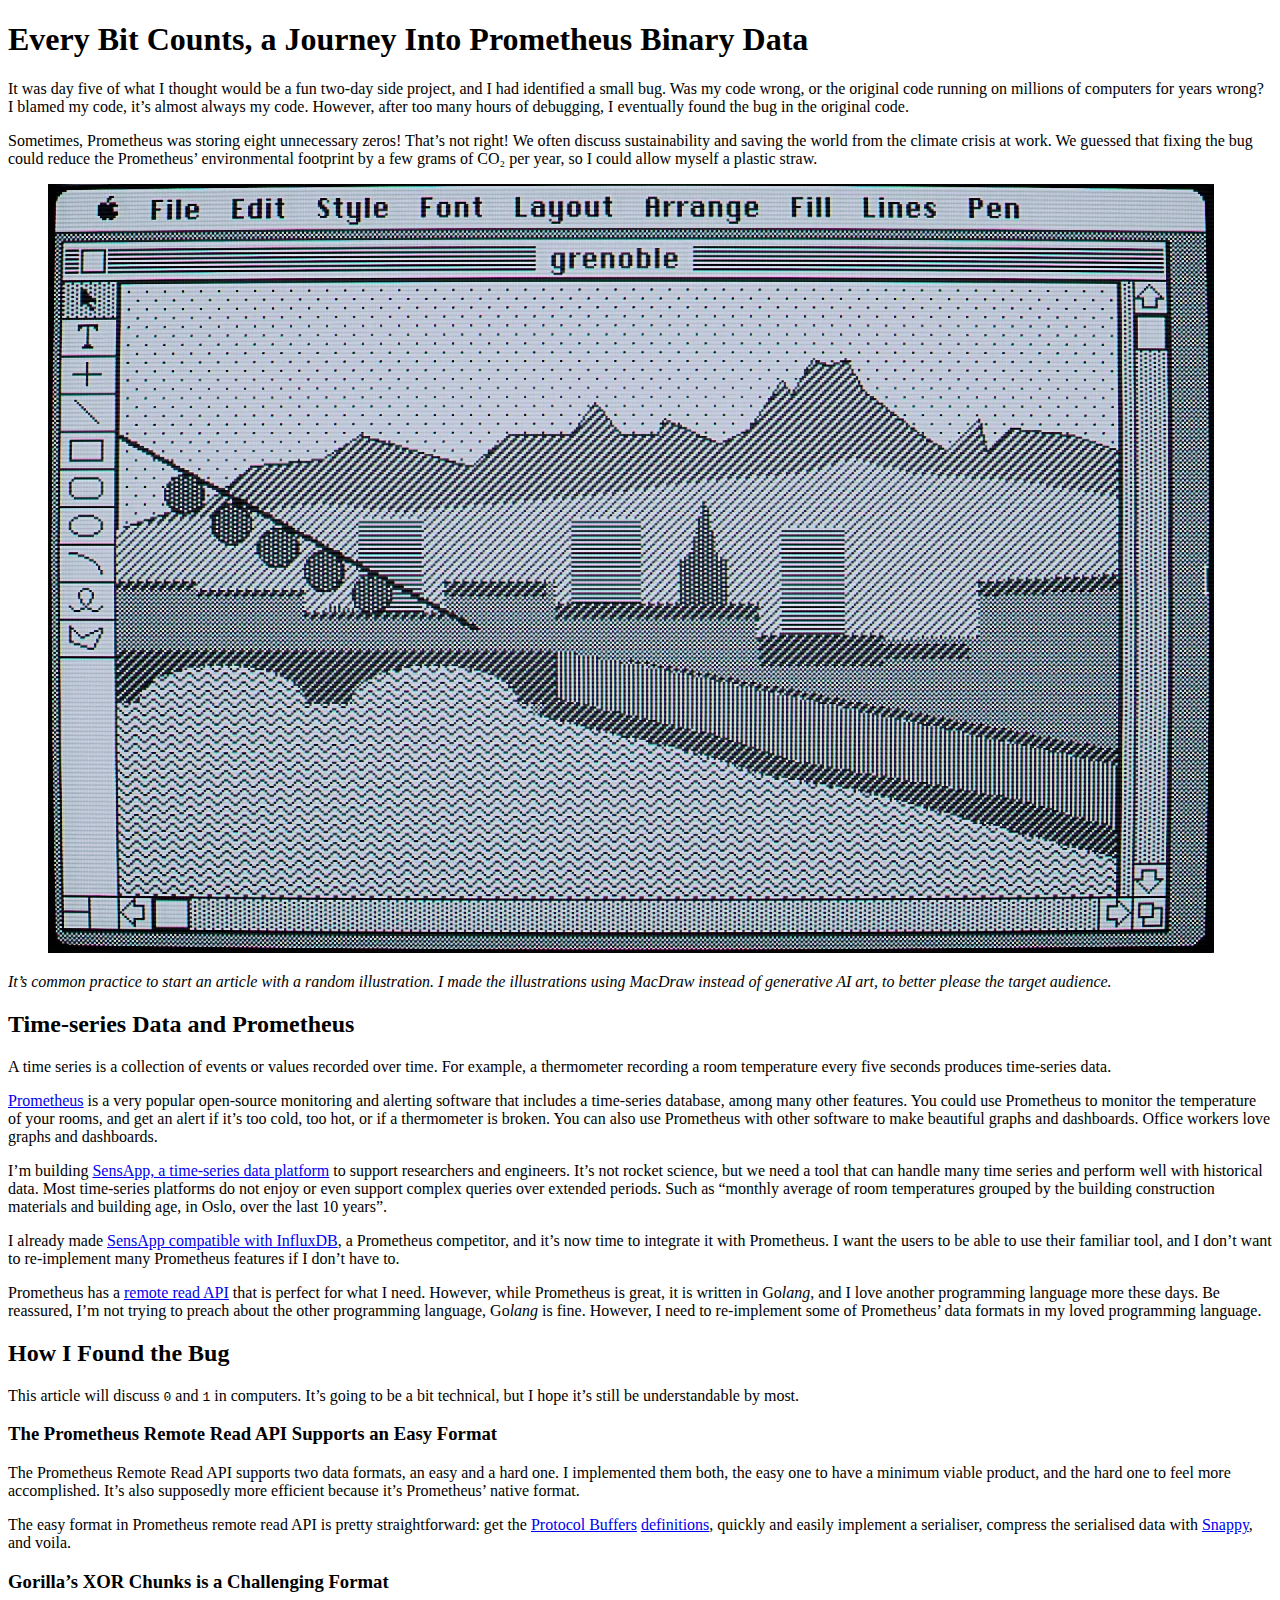
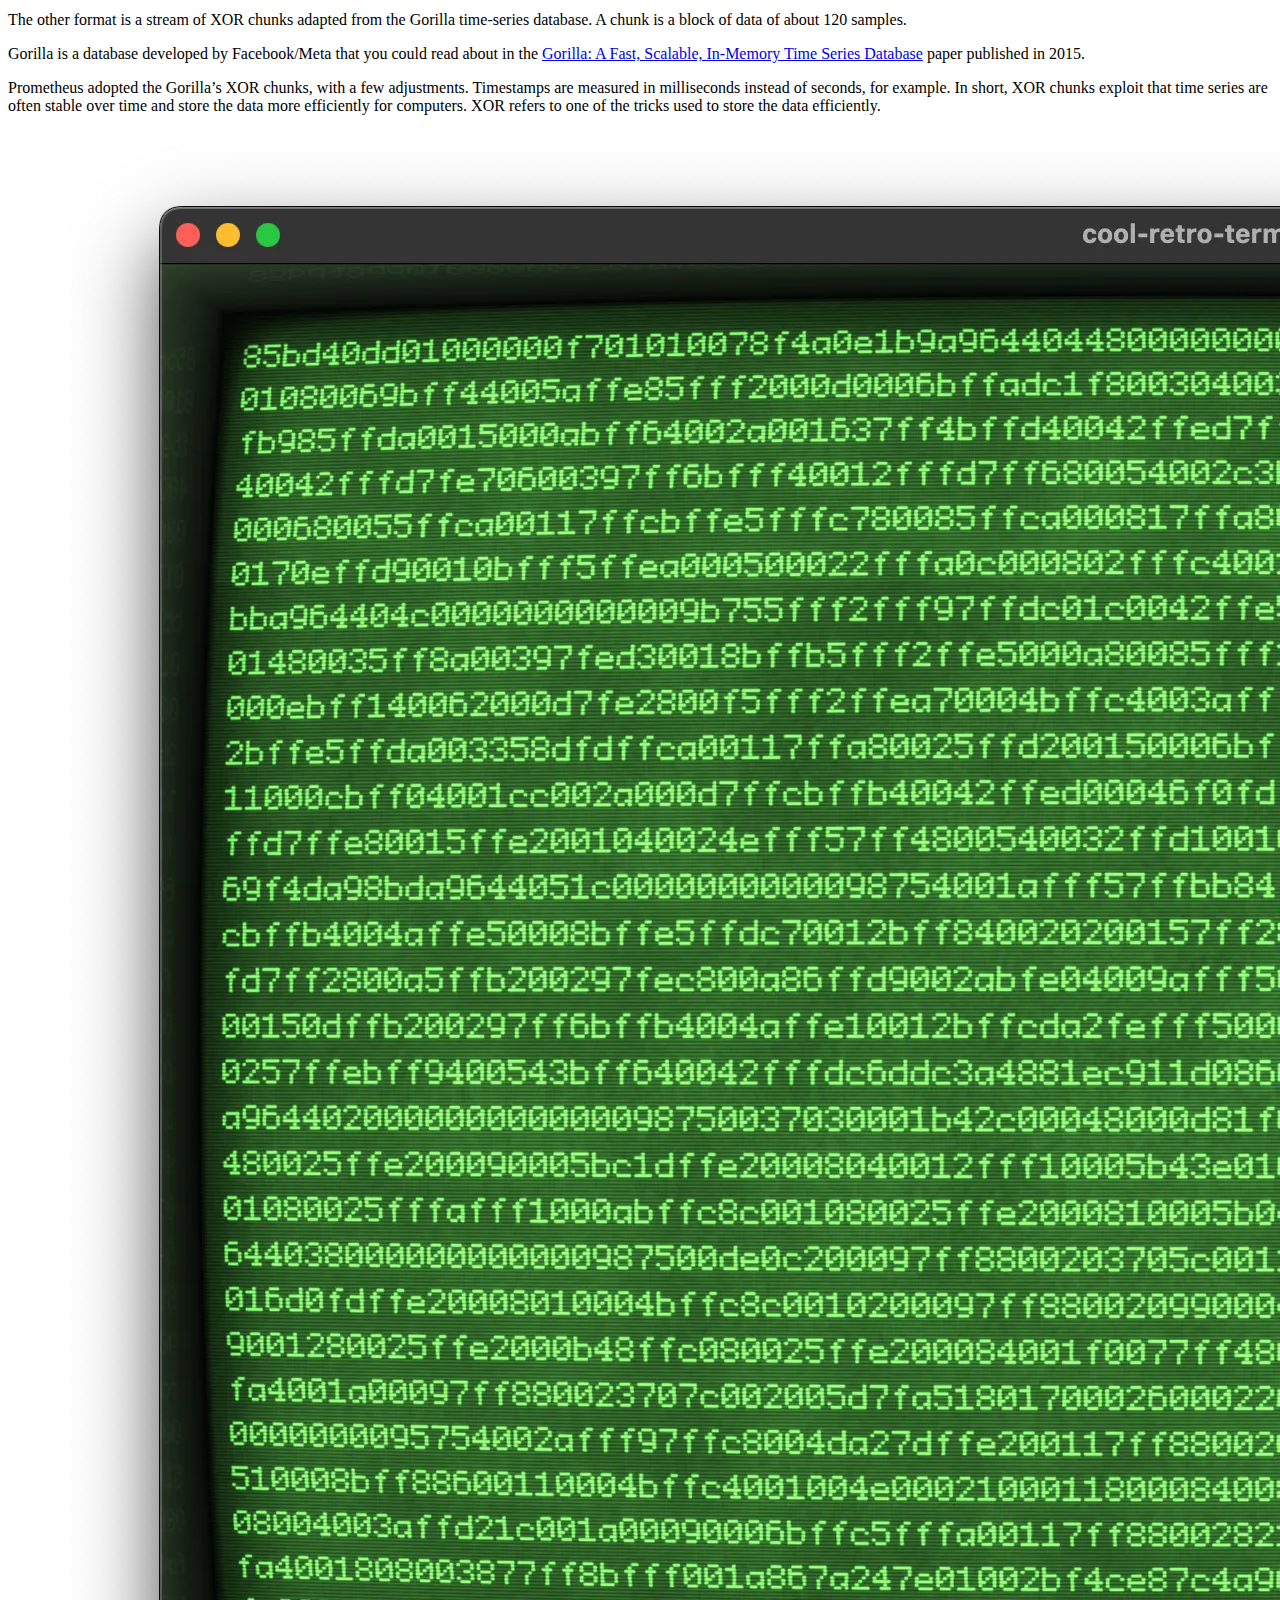
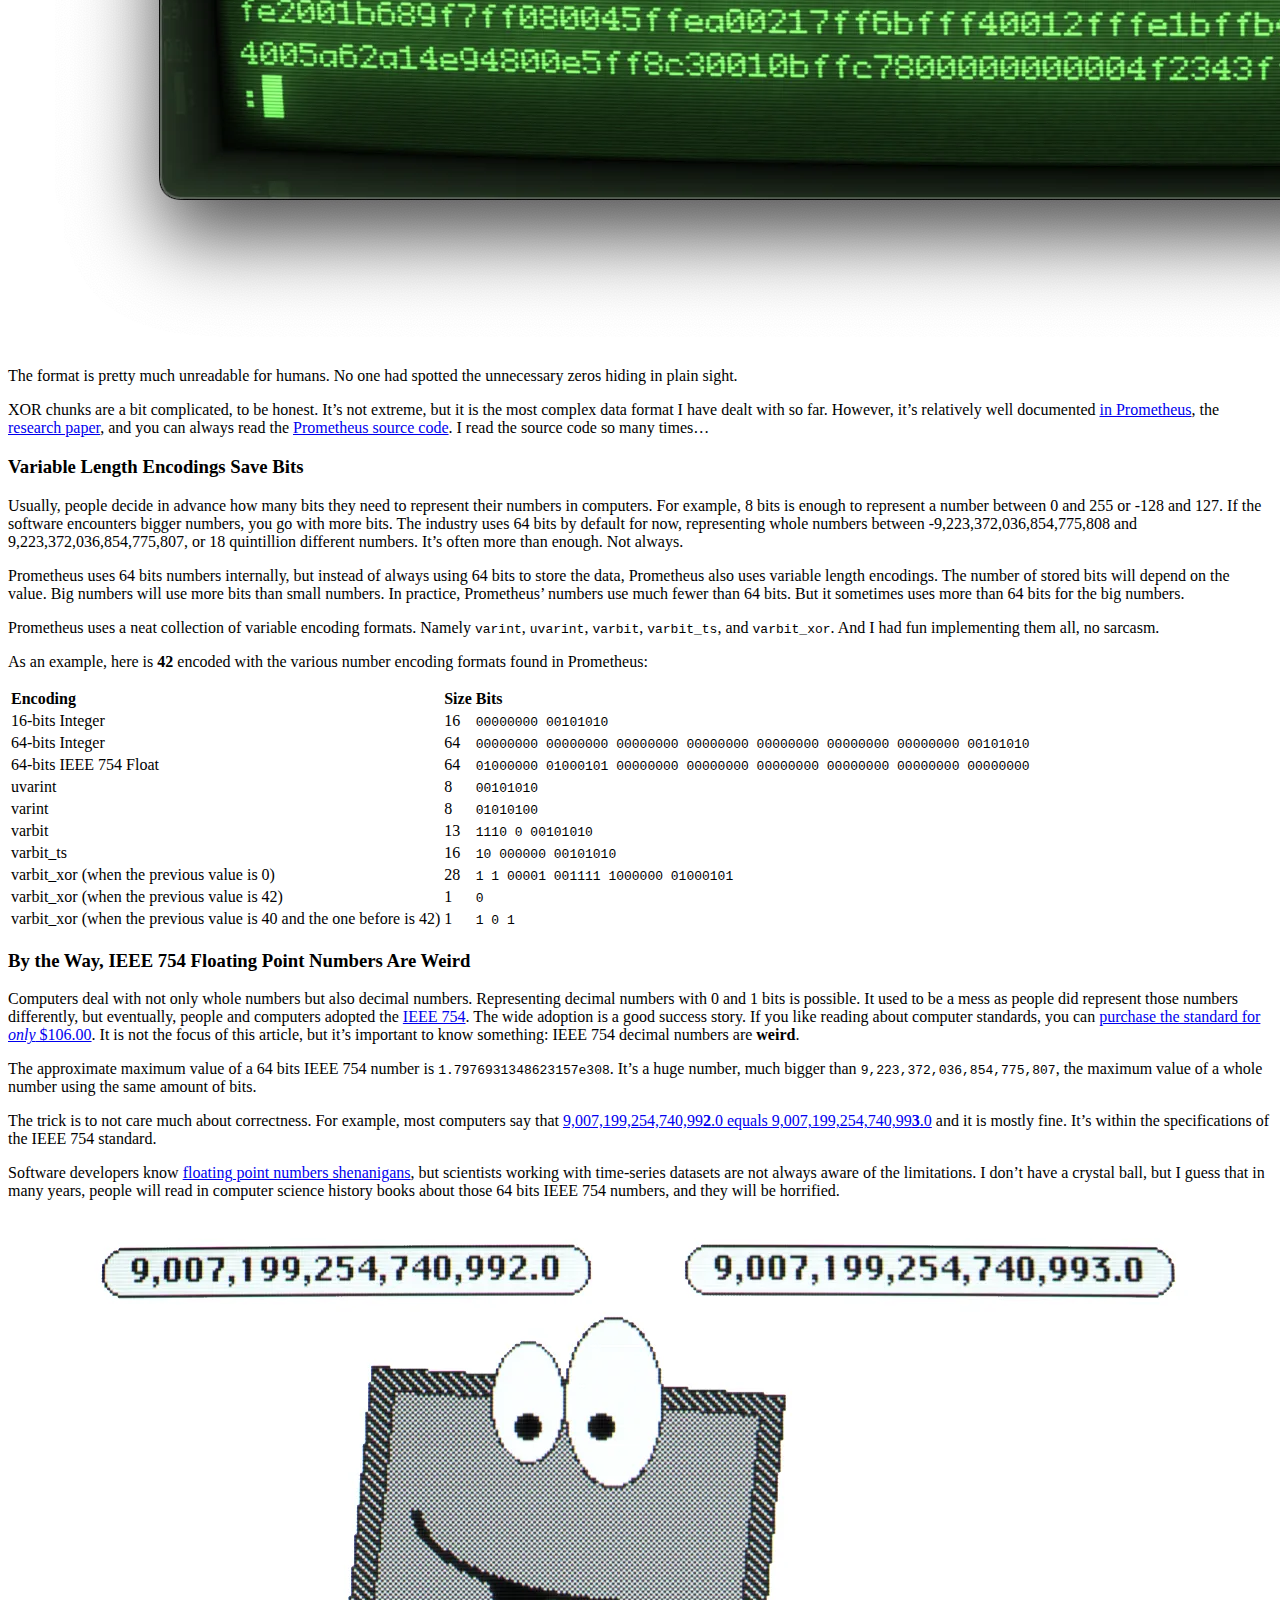
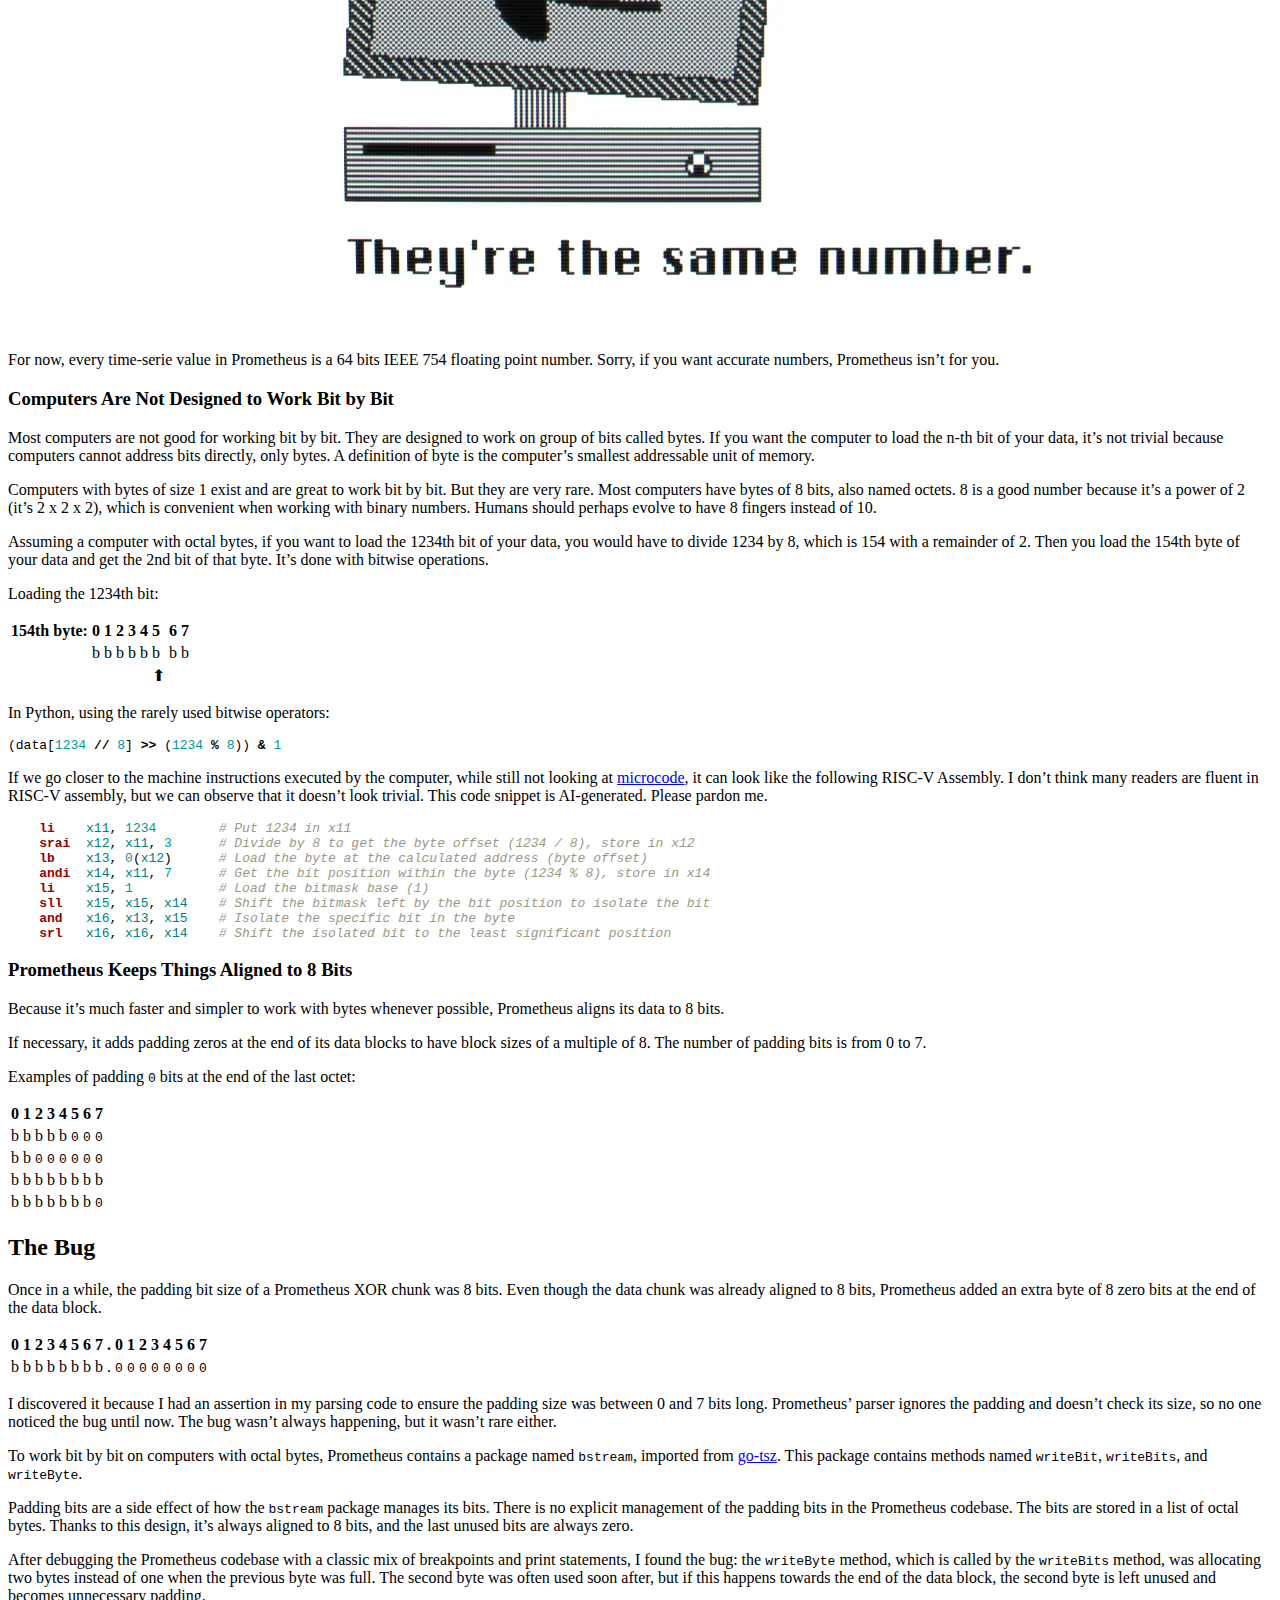
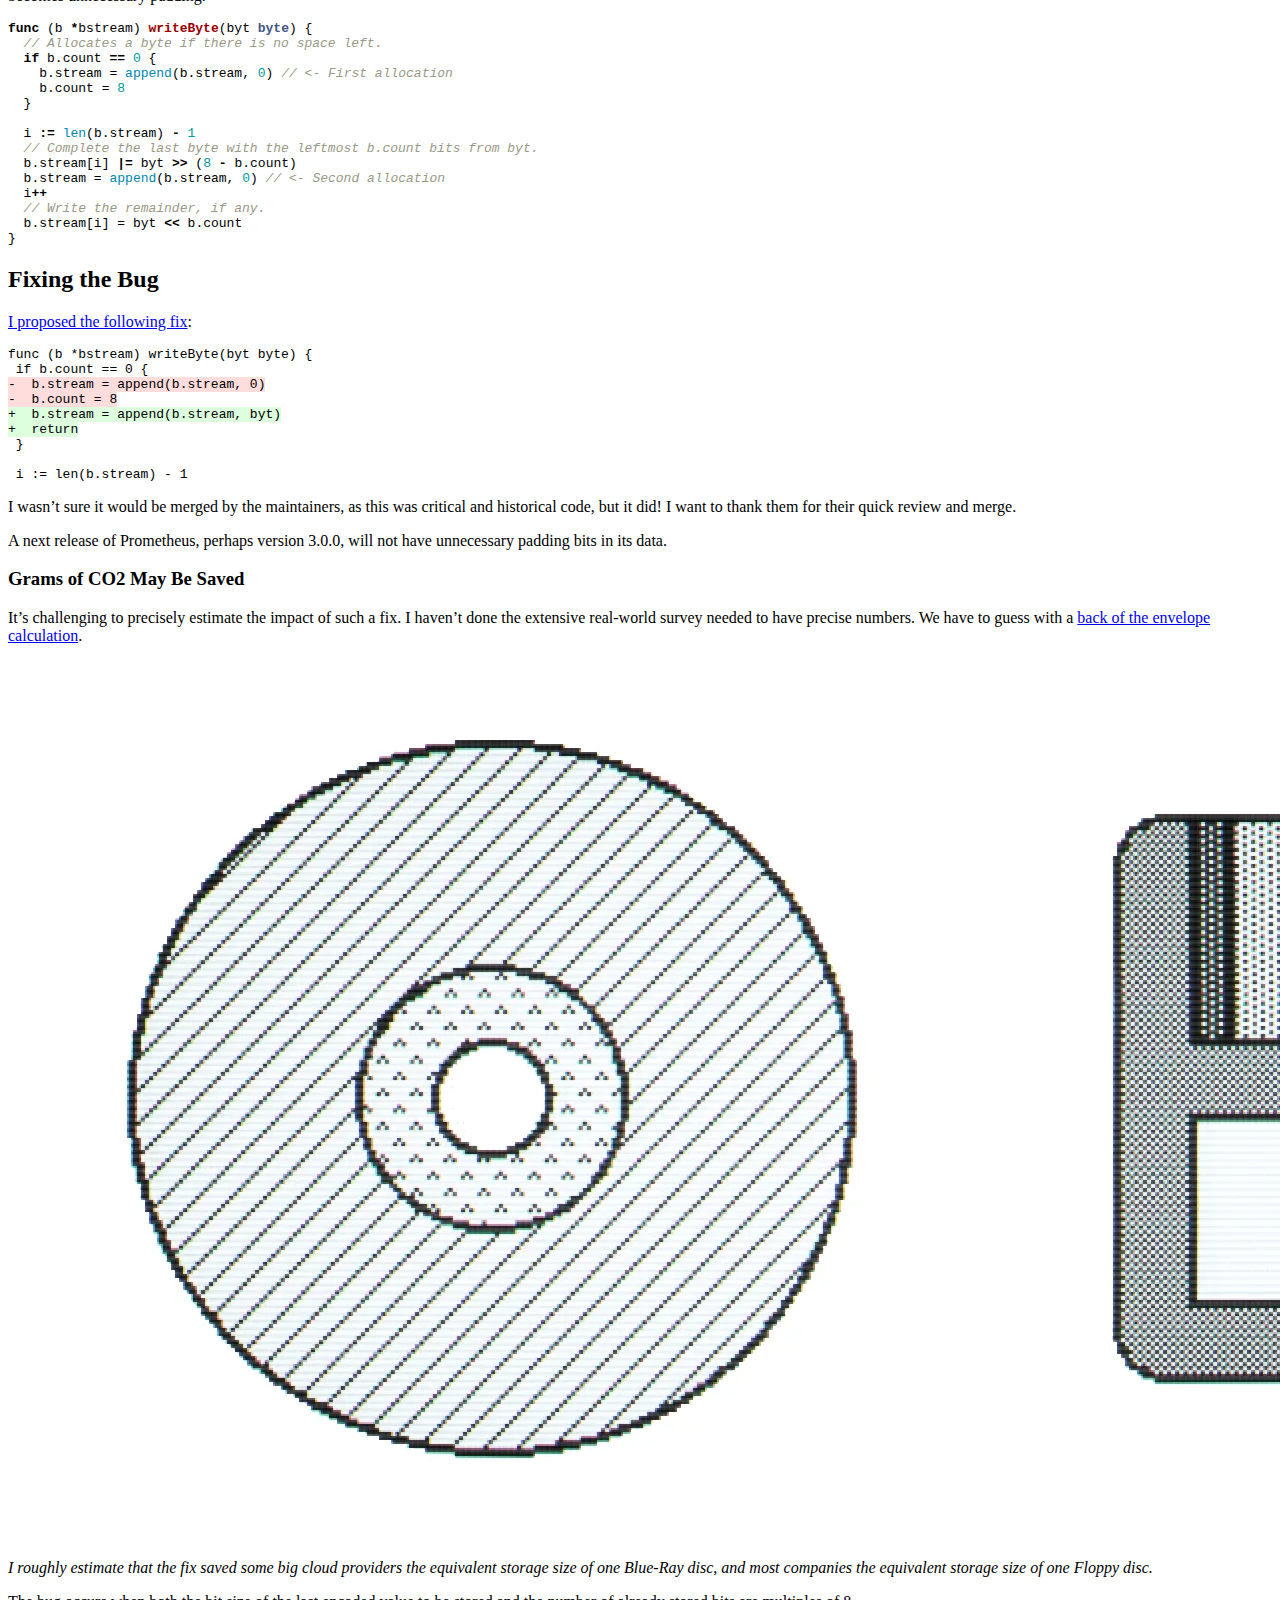
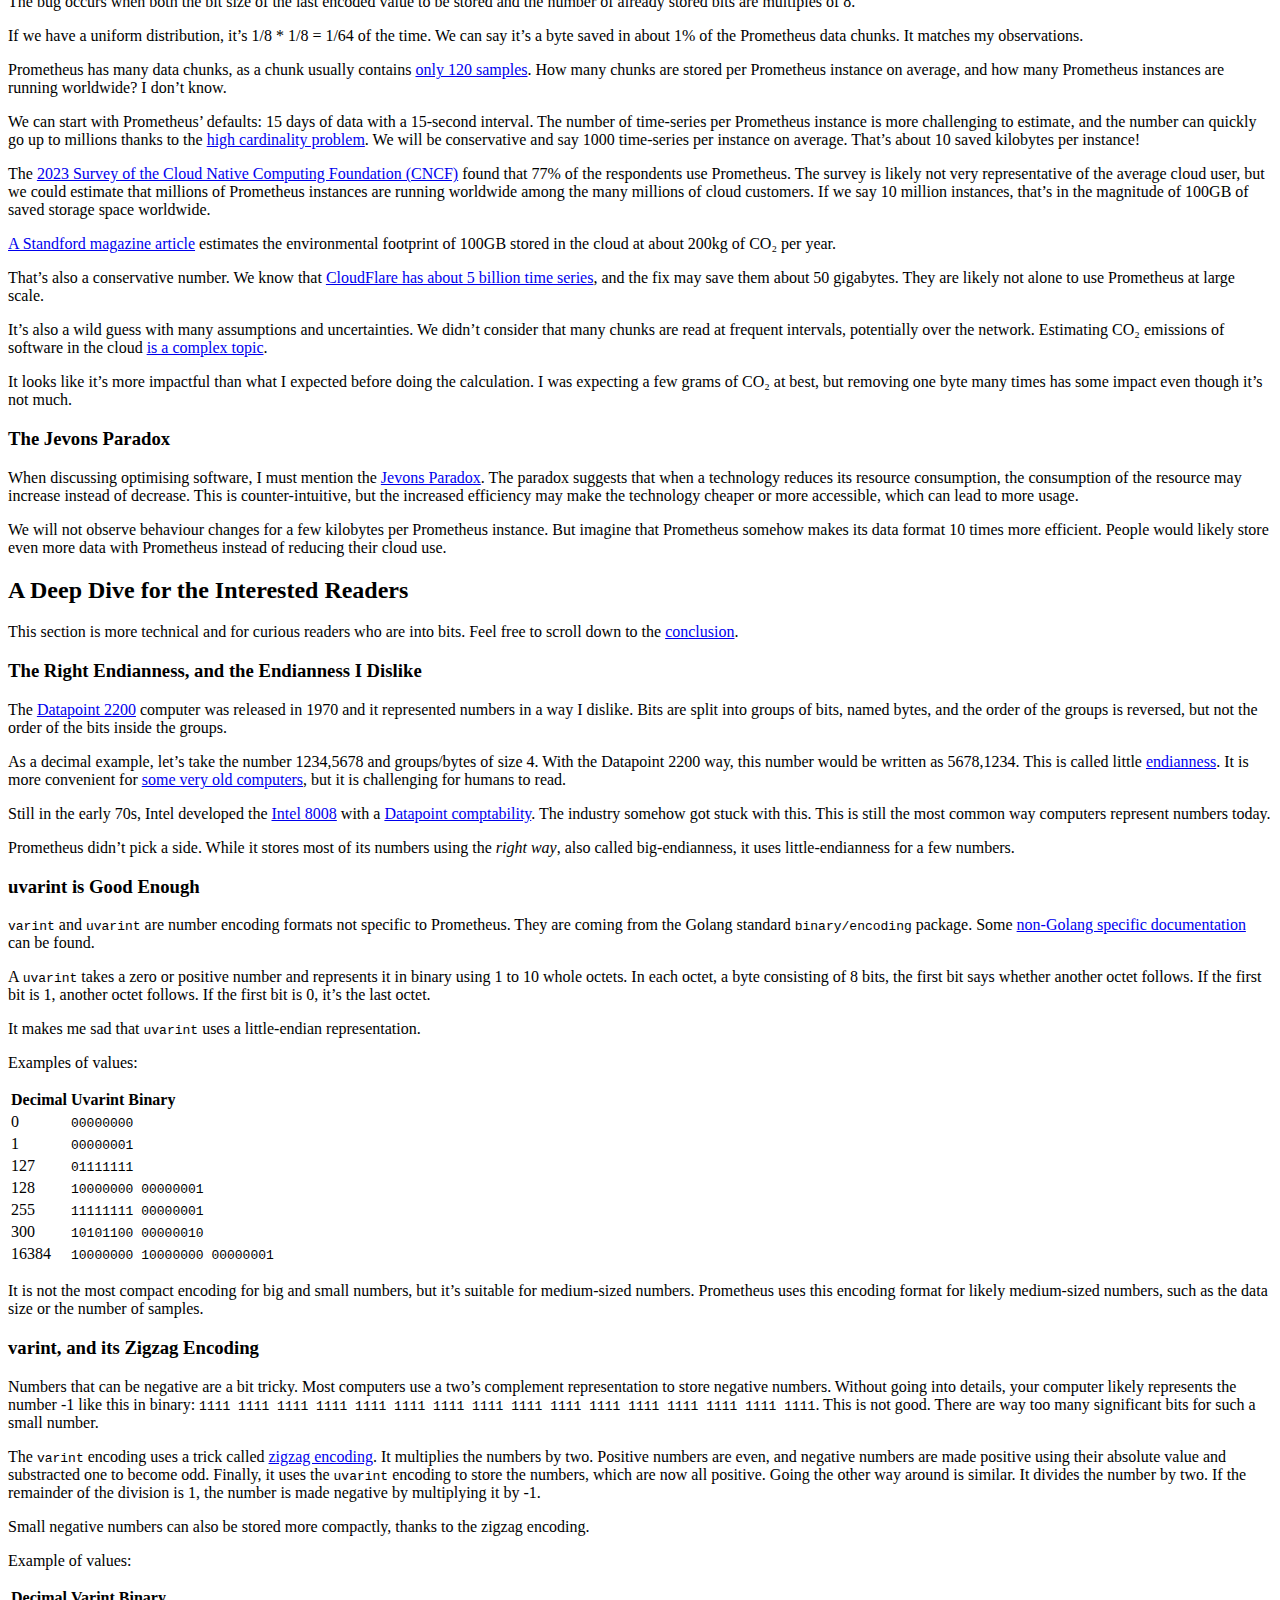
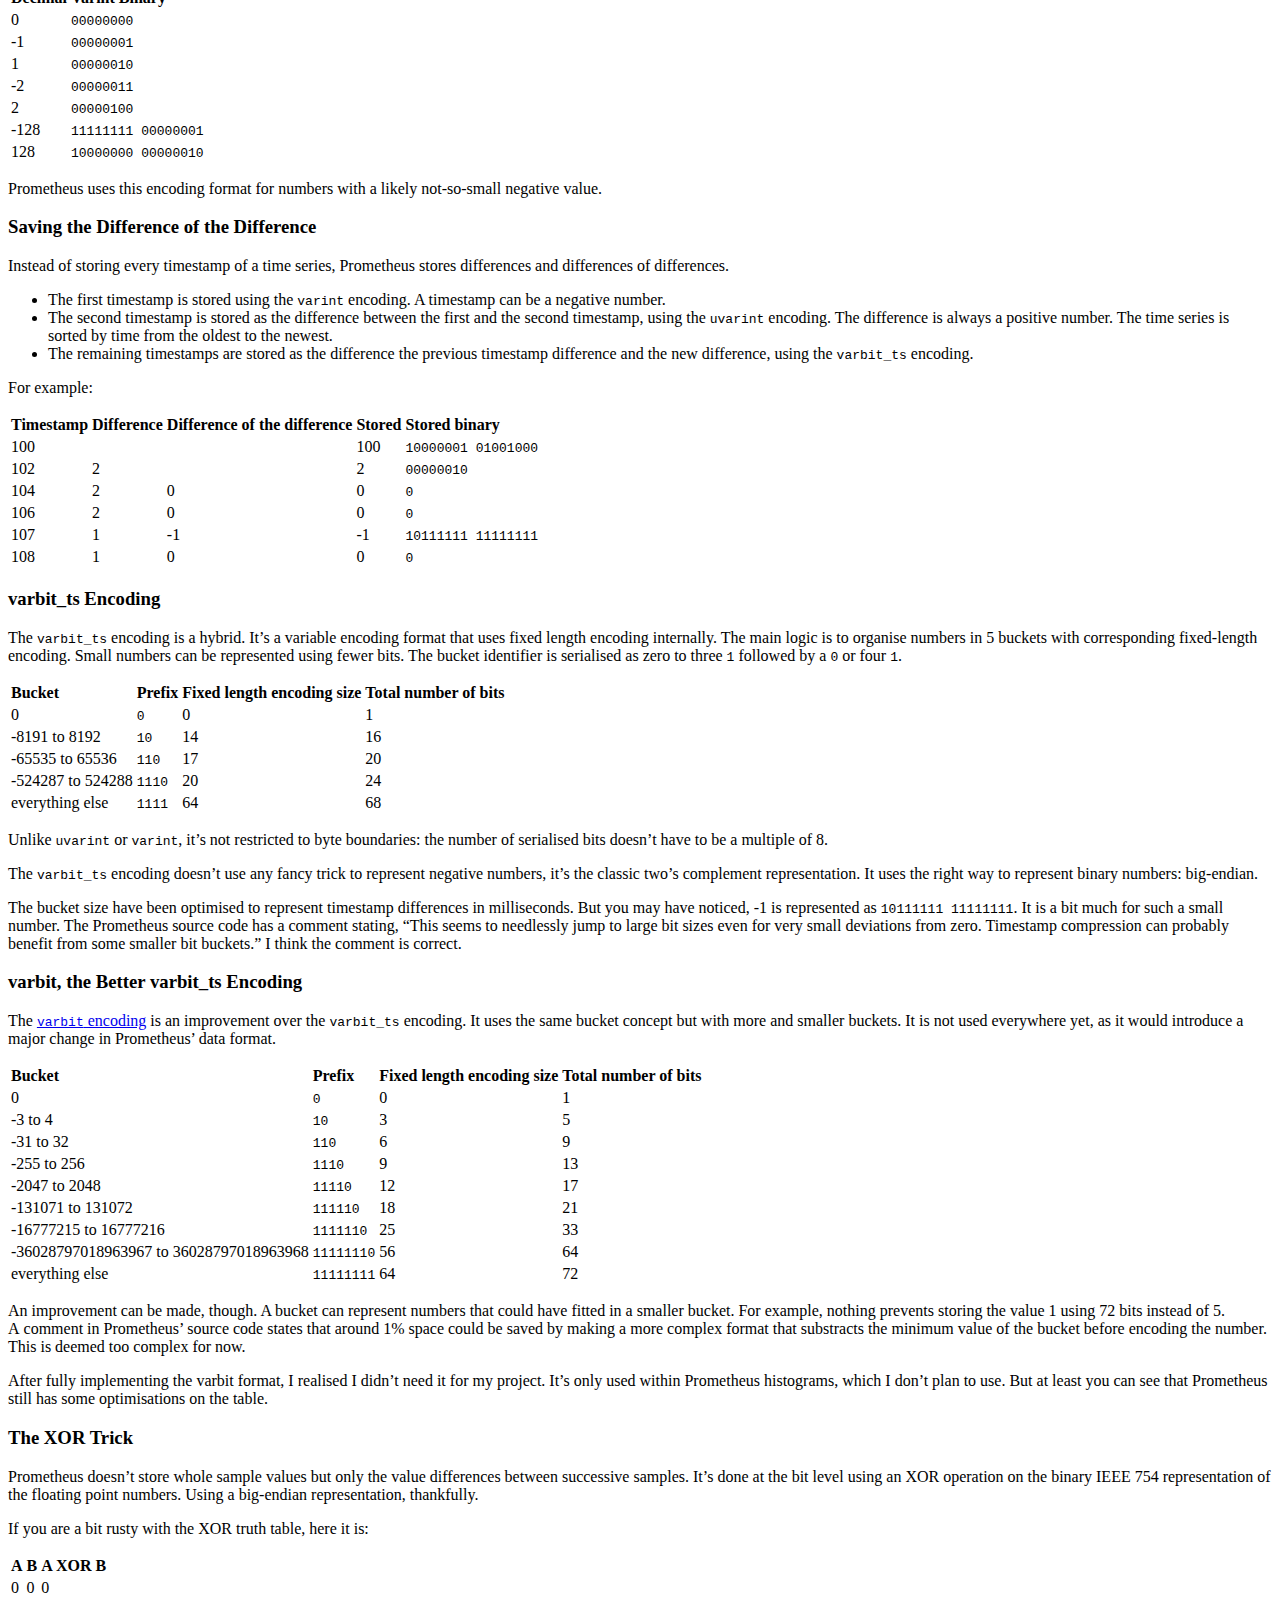
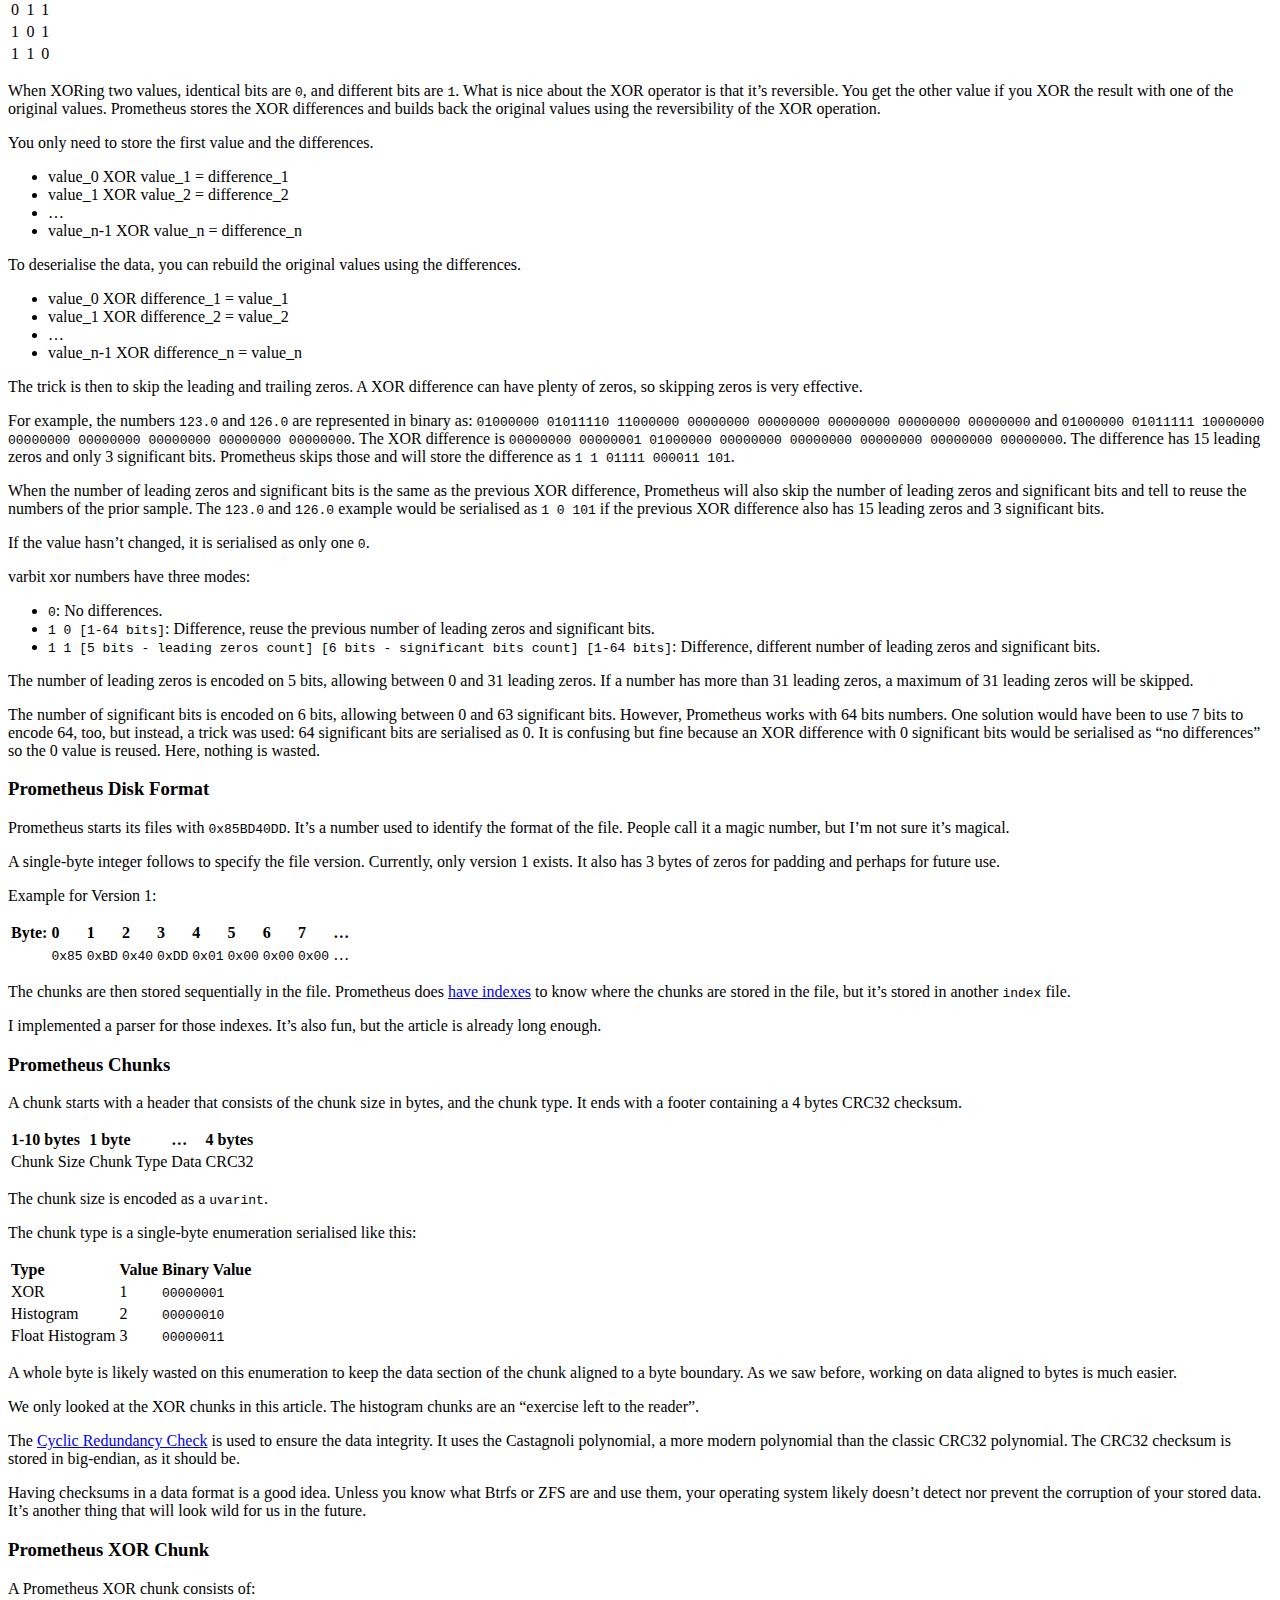
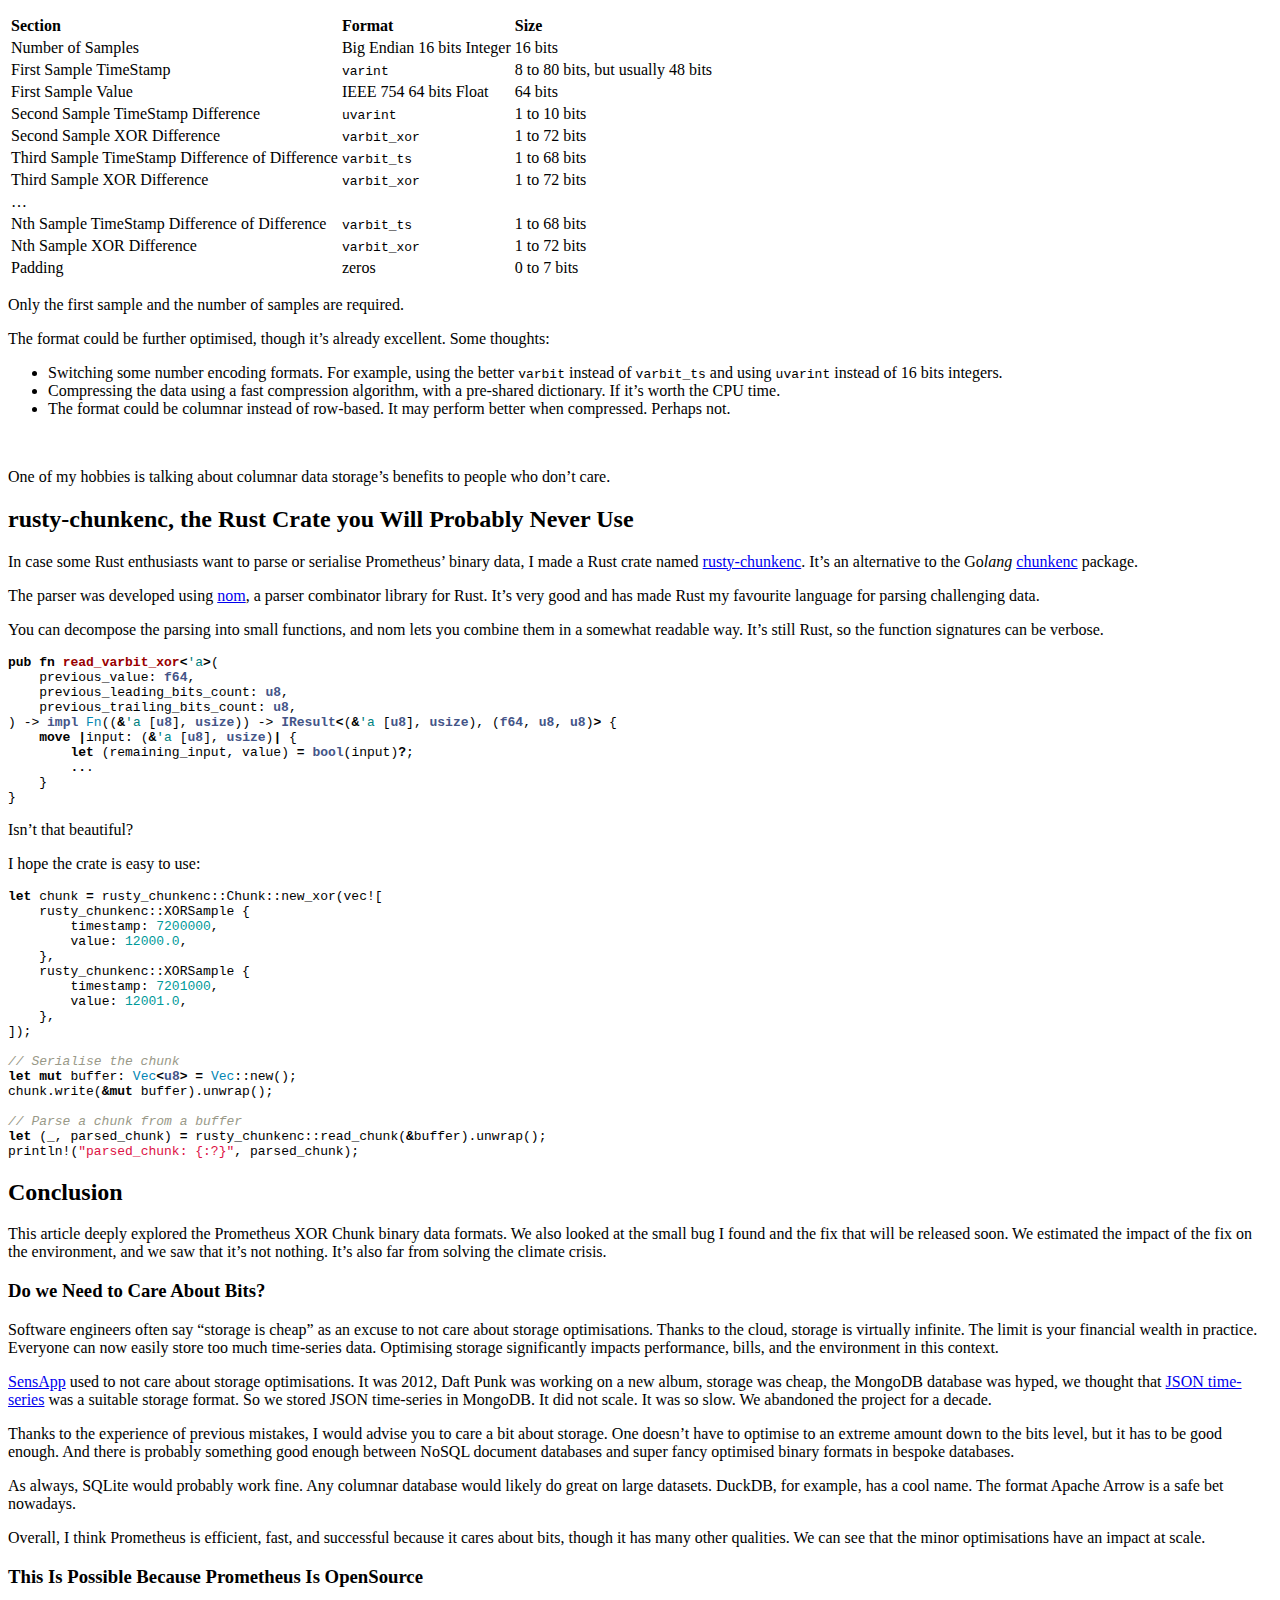
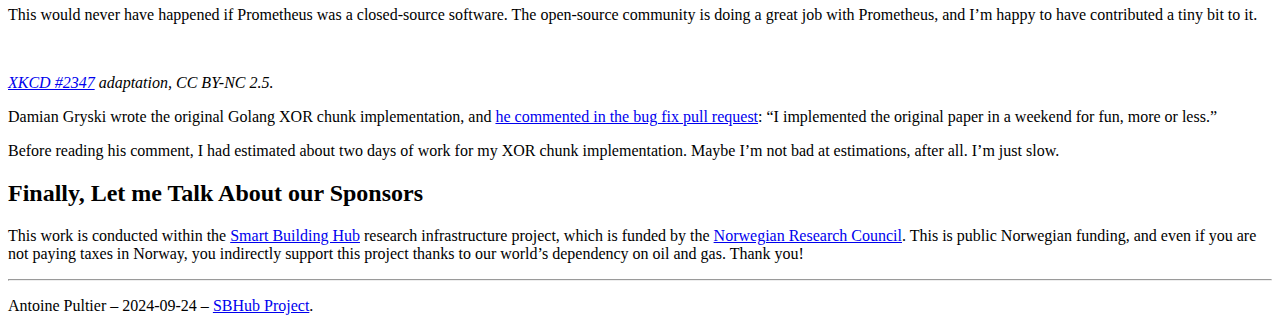
==== commit 80a53ecb: "fix: 🔧 fix website url" ====
--- a/index.html
+++ b/index.html
@@ -8,11 +8,11 @@
 
 
 
-<link rel="icon" type="image/ico" href="//favicon.ico">
-<link rel="icon" type="image/png" sizes="16x16" href="//favicon-16x16.png">
-<link rel="icon" type="image/png" sizes="32x32" href="//favicon-32x32.png">
-<link rel="icon" type="image/png" sizes="192x192" href="//android-chrome-192x192.png">
-<link rel="apple-touch-icon" sizes="180x180" href="//apple-touch-icon.png">
+<link rel="icon" type="image/ico" href="https://fungiboletus.github.io/journey-prometheus-binary-data//favicon.ico">
+<link rel="icon" type="image/png" sizes="16x16" href="https://fungiboletus.github.io/journey-prometheus-binary-data//favicon-16x16.png">
+<link rel="icon" type="image/png" sizes="32x32" href="https://fungiboletus.github.io/journey-prometheus-binary-data//favicon-32x32.png">
+<link rel="icon" type="image/png" sizes="192x192" href="https://fungiboletus.github.io/journey-prometheus-binary-data//android-chrome-192x192.png">
+<link rel="apple-touch-icon" sizes="180x180" href="https://fungiboletus.github.io/journey-prometheus-binary-data//apple-touch-icon.png">
 
 <meta name="description" content="" />
 
@@ -22,23 +22,23 @@
     
 </title>
 
-<link rel="canonical" href="/" />
-
-
-
-
-
-
-
-<link rel="stylesheet" href="/assets/combined.min.e7814f487e88352bfcb933985b98cb6933969e10ffea016ed560db642241a8d0.css" media="all">
-
-
-
-
-<link rel="preload stylesheet" as="style" href="/css/syntax-light.min.css" />
-<link rel="preload stylesheet" as="style" href="/css/syntax-dark.min.css" />
-
-<script src="/js/main.aac4345ddfea33f2031b573a9eaf6eda0500f93dbe117c095c7b146a750aed90.js" integrity="sha256-qsQ0Xd/qM/IDG1c6nq9u2gUA&#43;T2&#43;EXwJXHsUanUK7ZA="
+<link rel="canonical" href="https://fungiboletus.github.io/journey-prometheus-binary-data/" />
+
+
+
+
+
+
+
+<link rel="stylesheet" href="/journey-prometheus-binary-data/assets/combined.min.e7814f487e88352bfcb933985b98cb6933969e10ffea016ed560db642241a8d0.css" media="all">
+
+
+
+
+<link rel="preload stylesheet" as="style" href="https://fungiboletus.github.io/journey-prometheus-binary-data/css/syntax-light.min.css" />
+<link rel="preload stylesheet" as="style" href="https://fungiboletus.github.io/journey-prometheus-binary-data/css/syntax-dark.min.css" />
+
+<script src="/journey-prometheus-binary-data/js/main.aac4345ddfea33f2031b573a9eaf6eda0500f93dbe117c095c7b146a750aed90.js" integrity="sha256-qsQ0Xd/qM/IDG1c6nq9u2gUA&#43;T2&#43;EXwJXHsUanUK7ZA="
     crossorigin="anonymous"></script>
   </head>
 
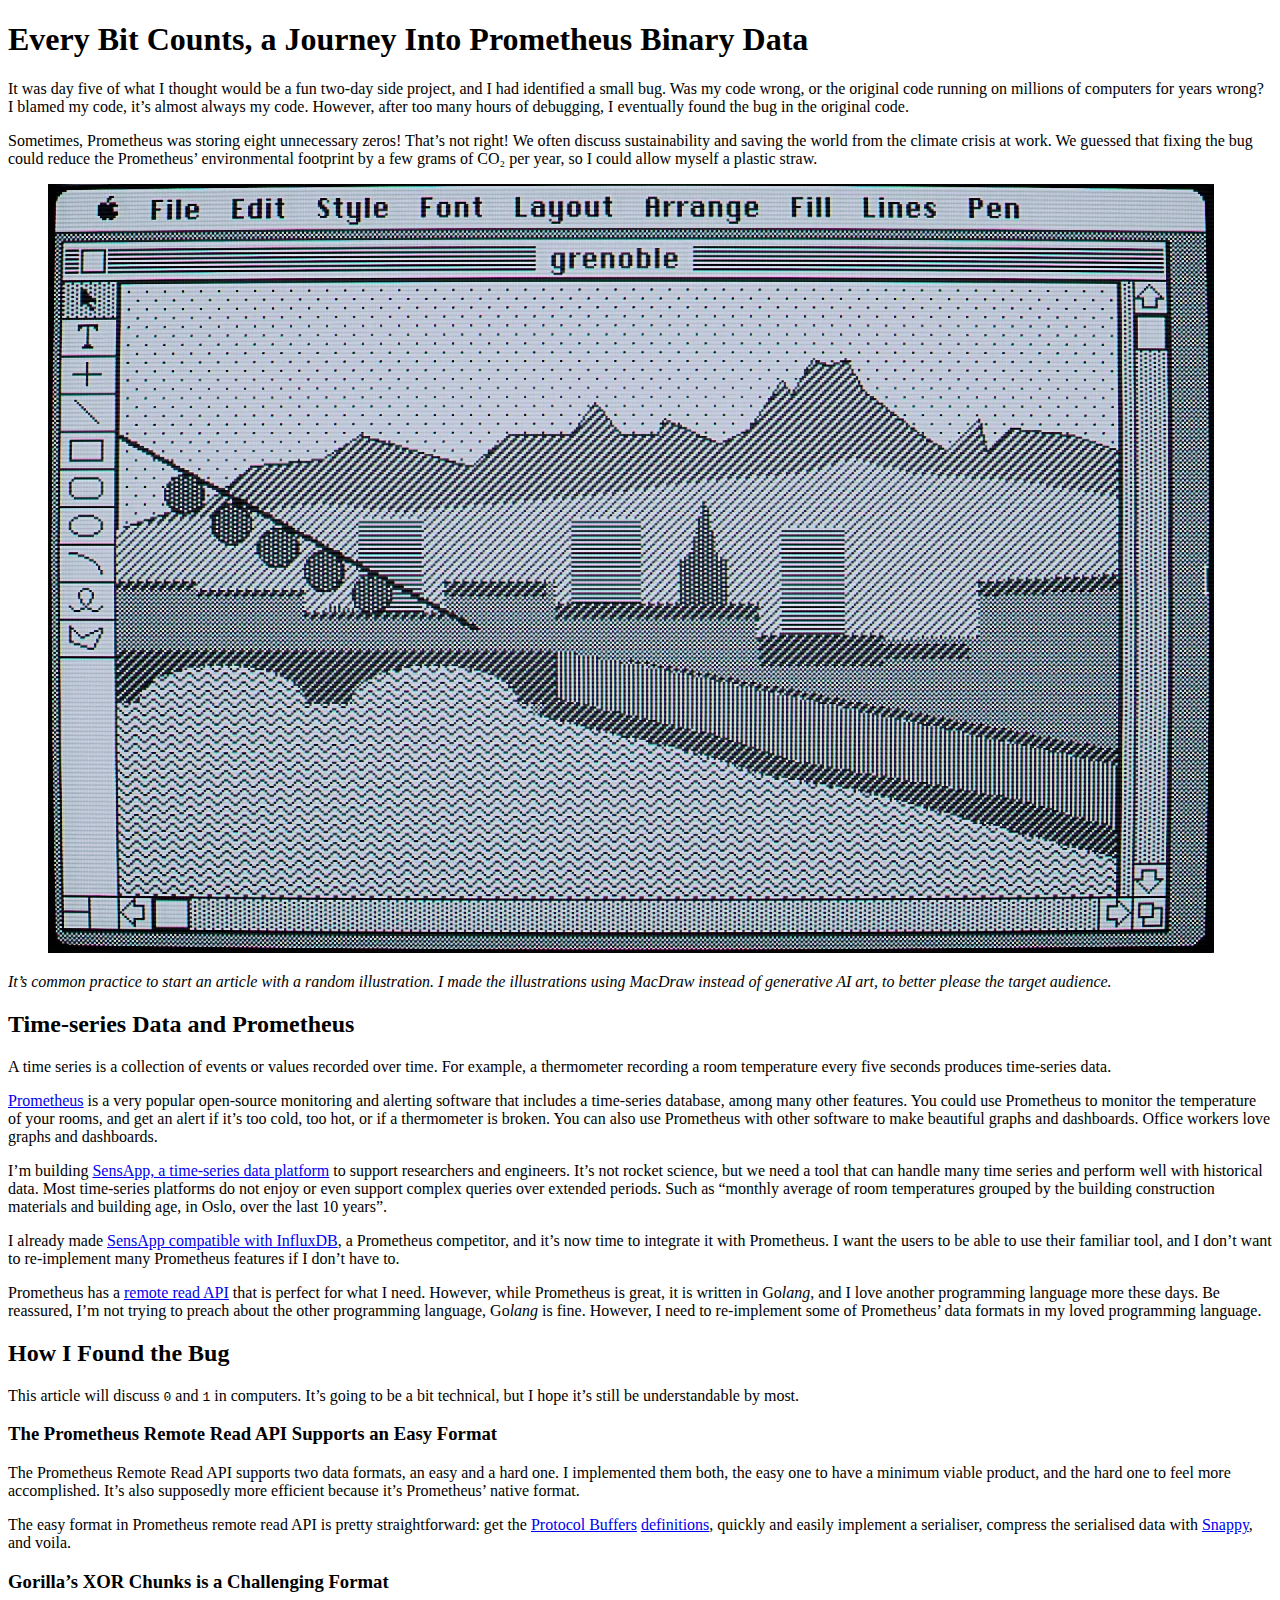
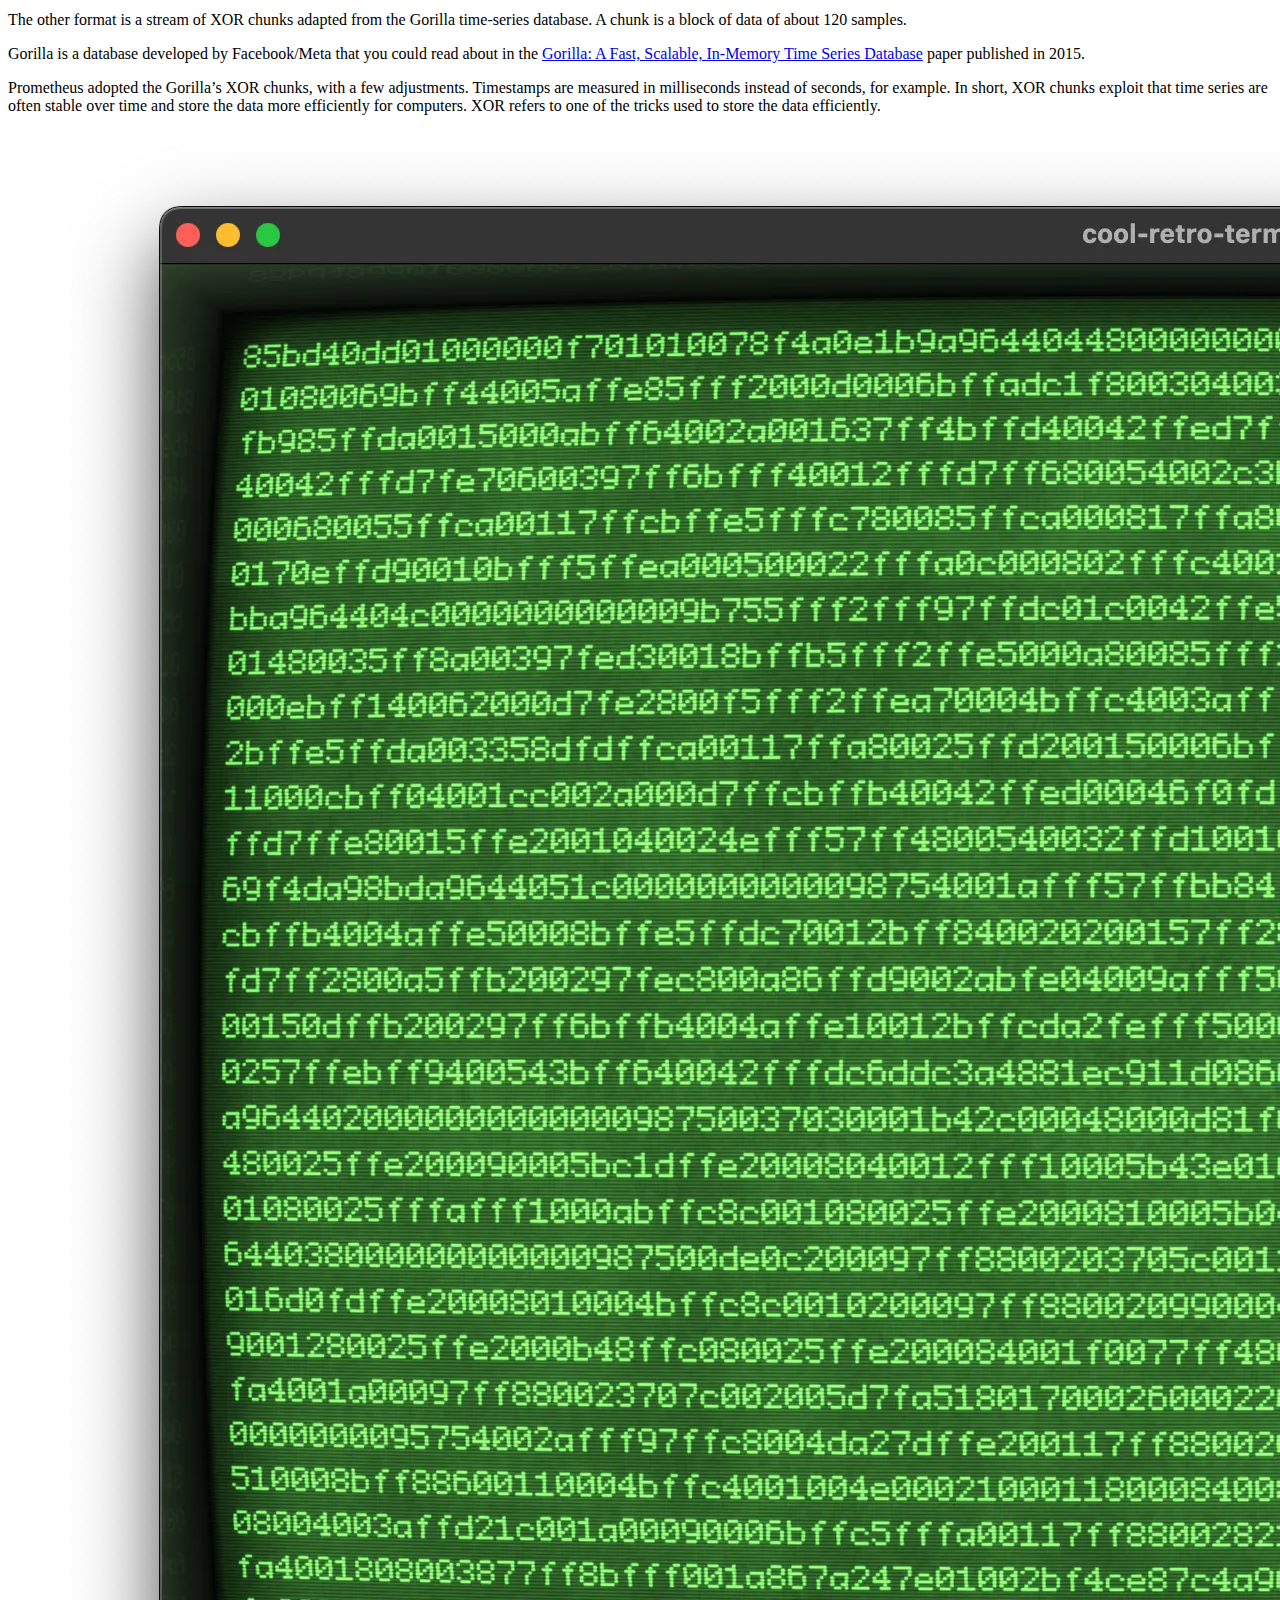
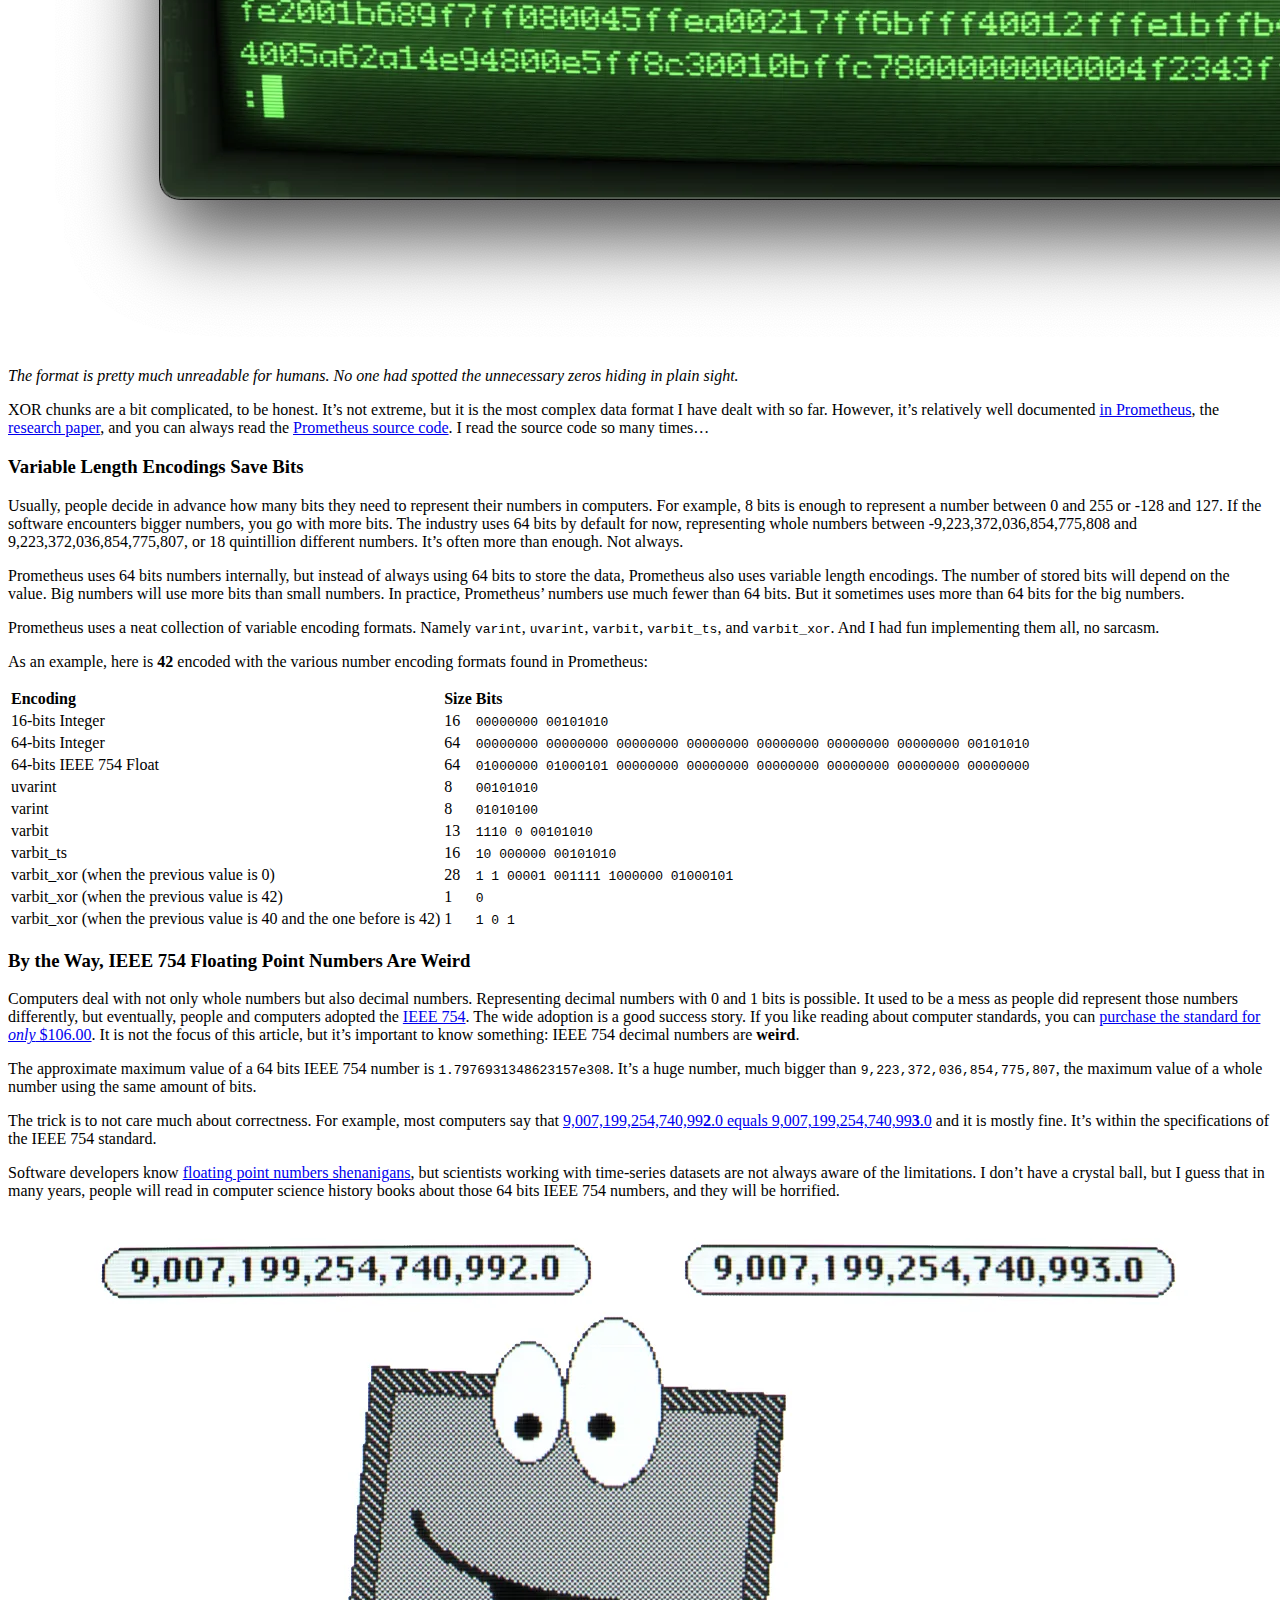
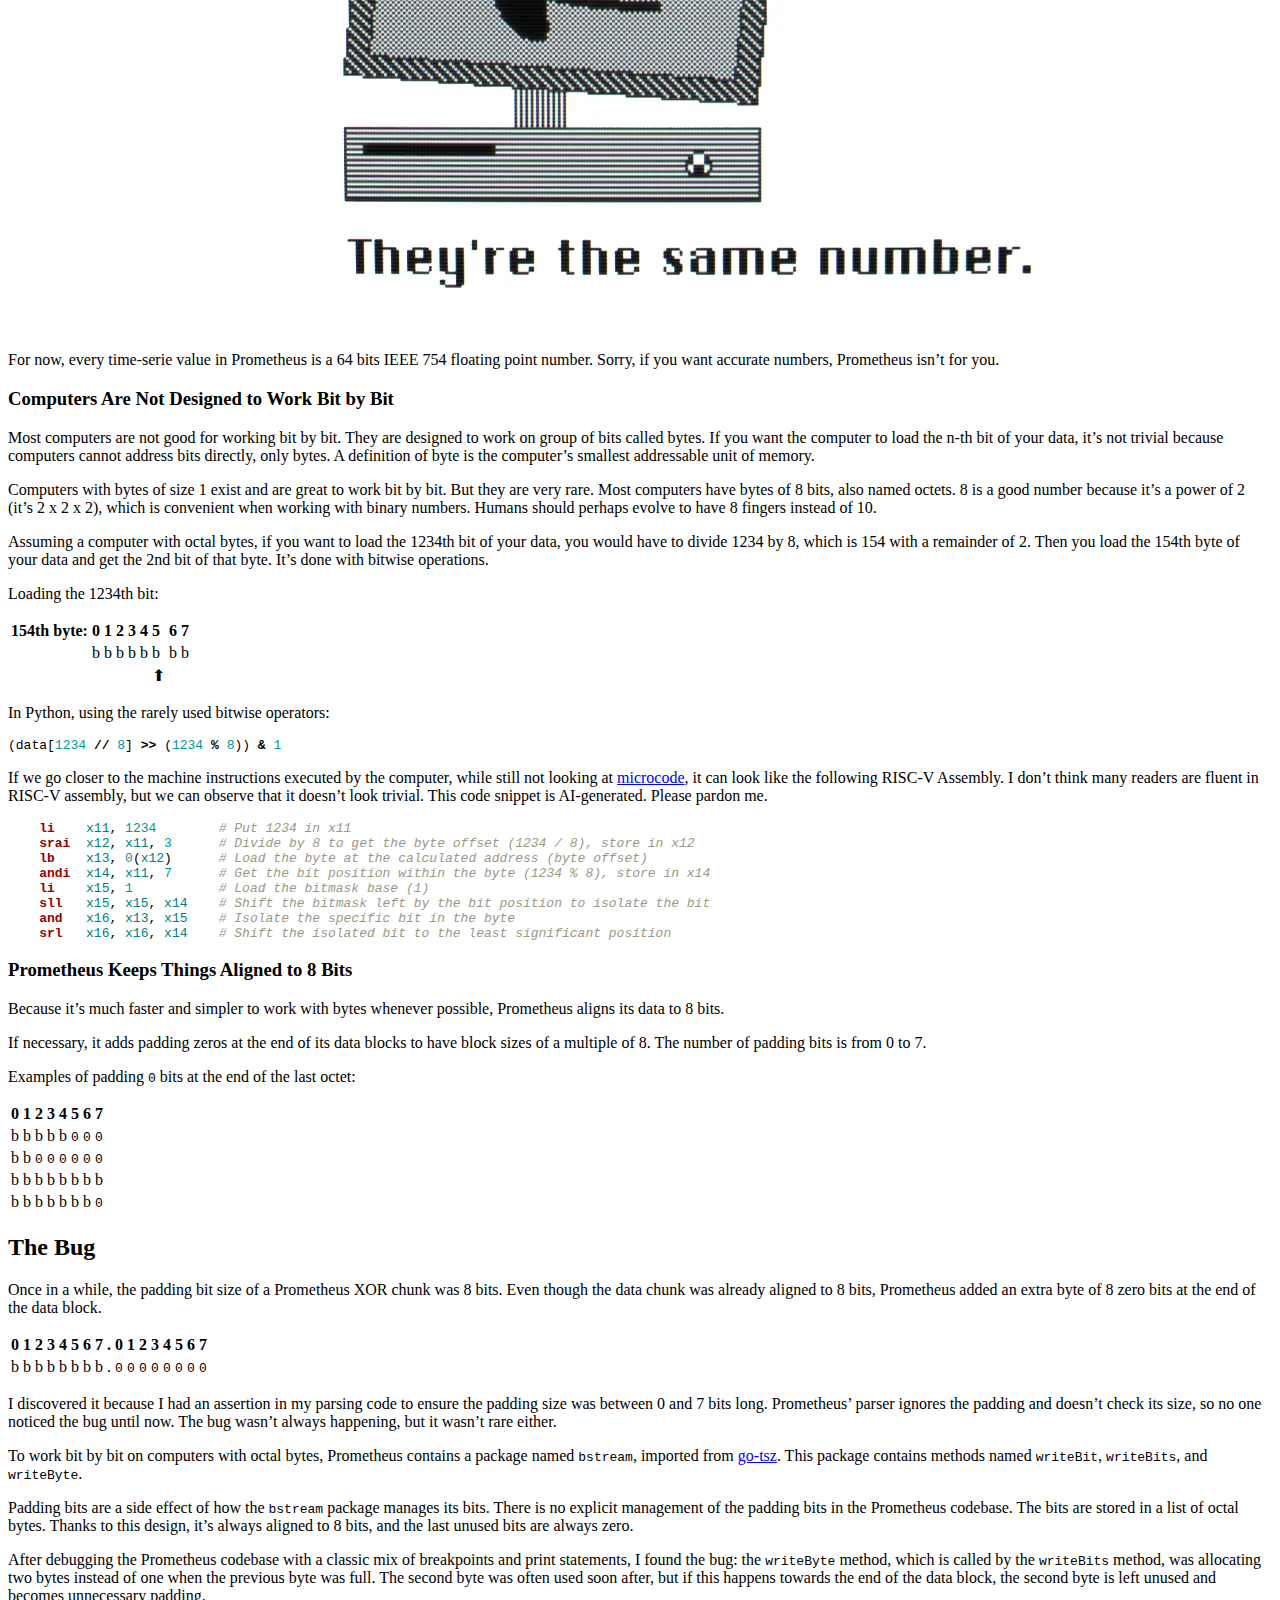
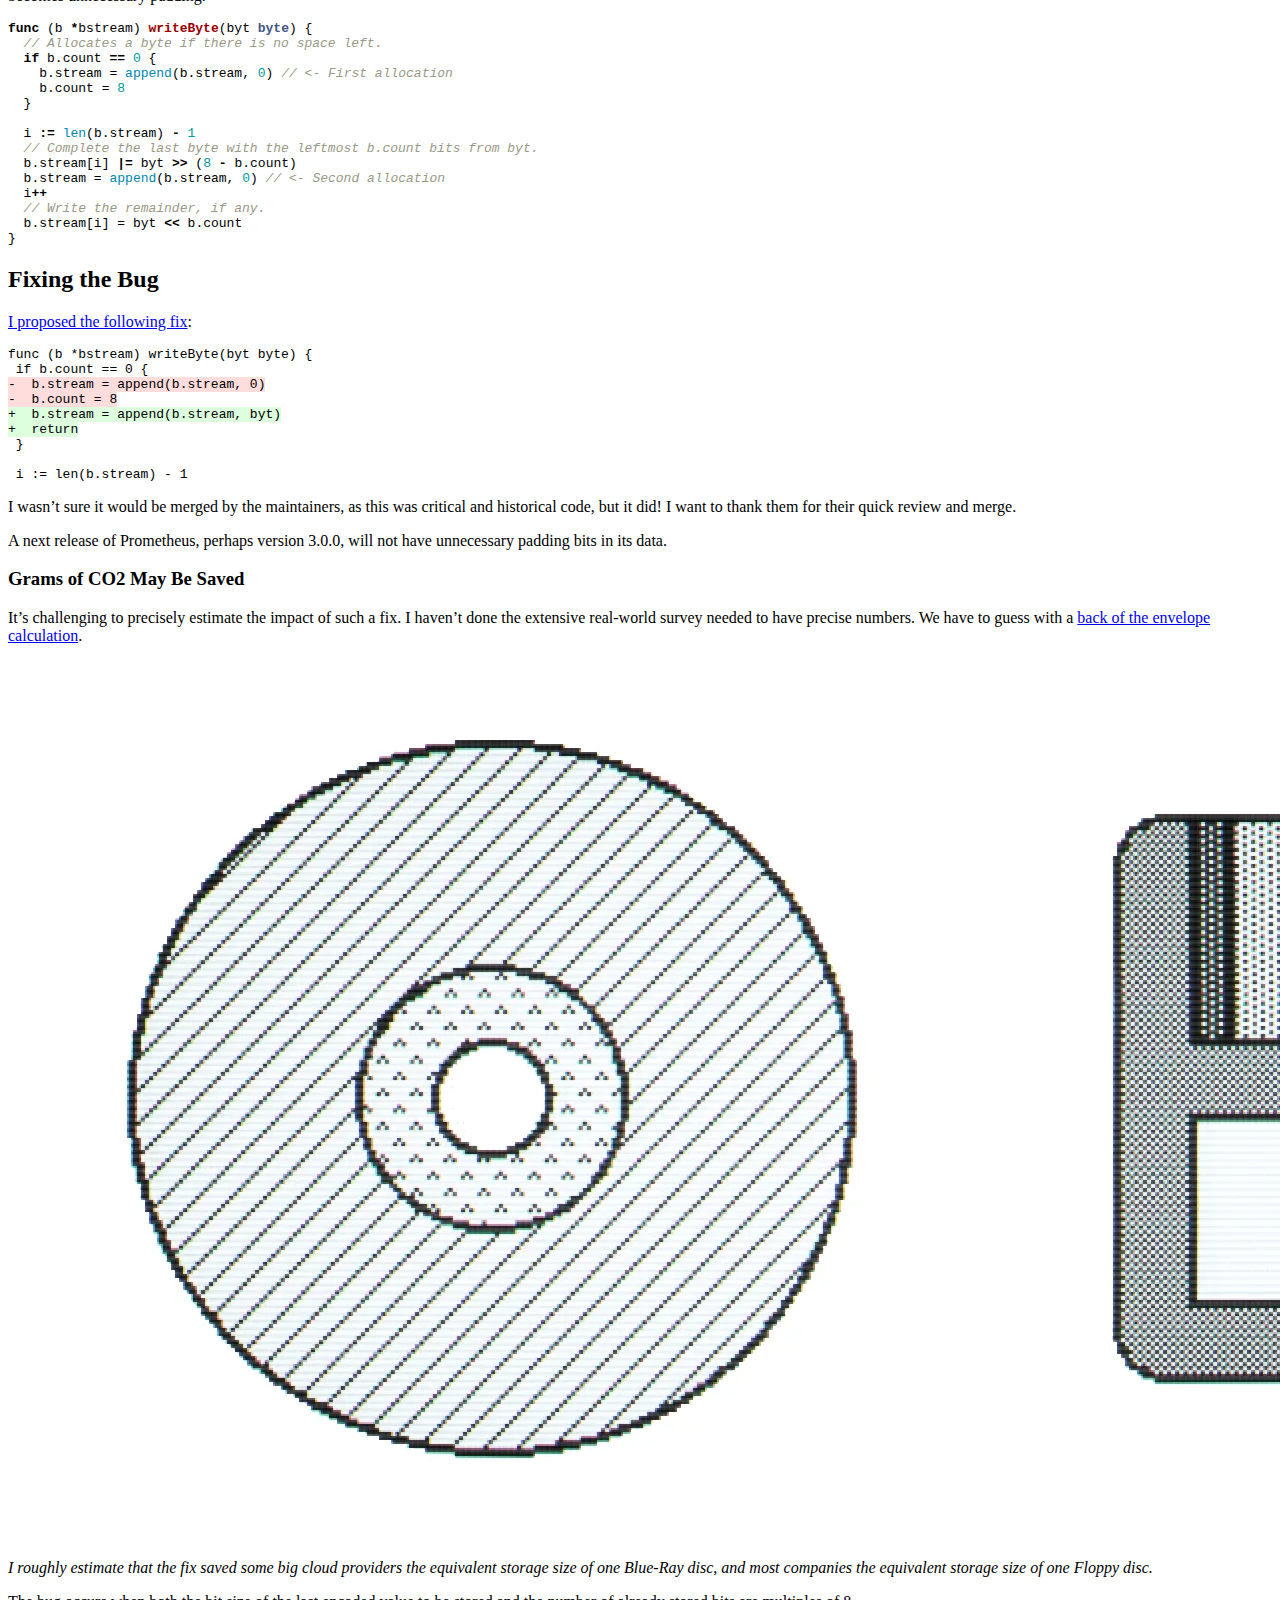
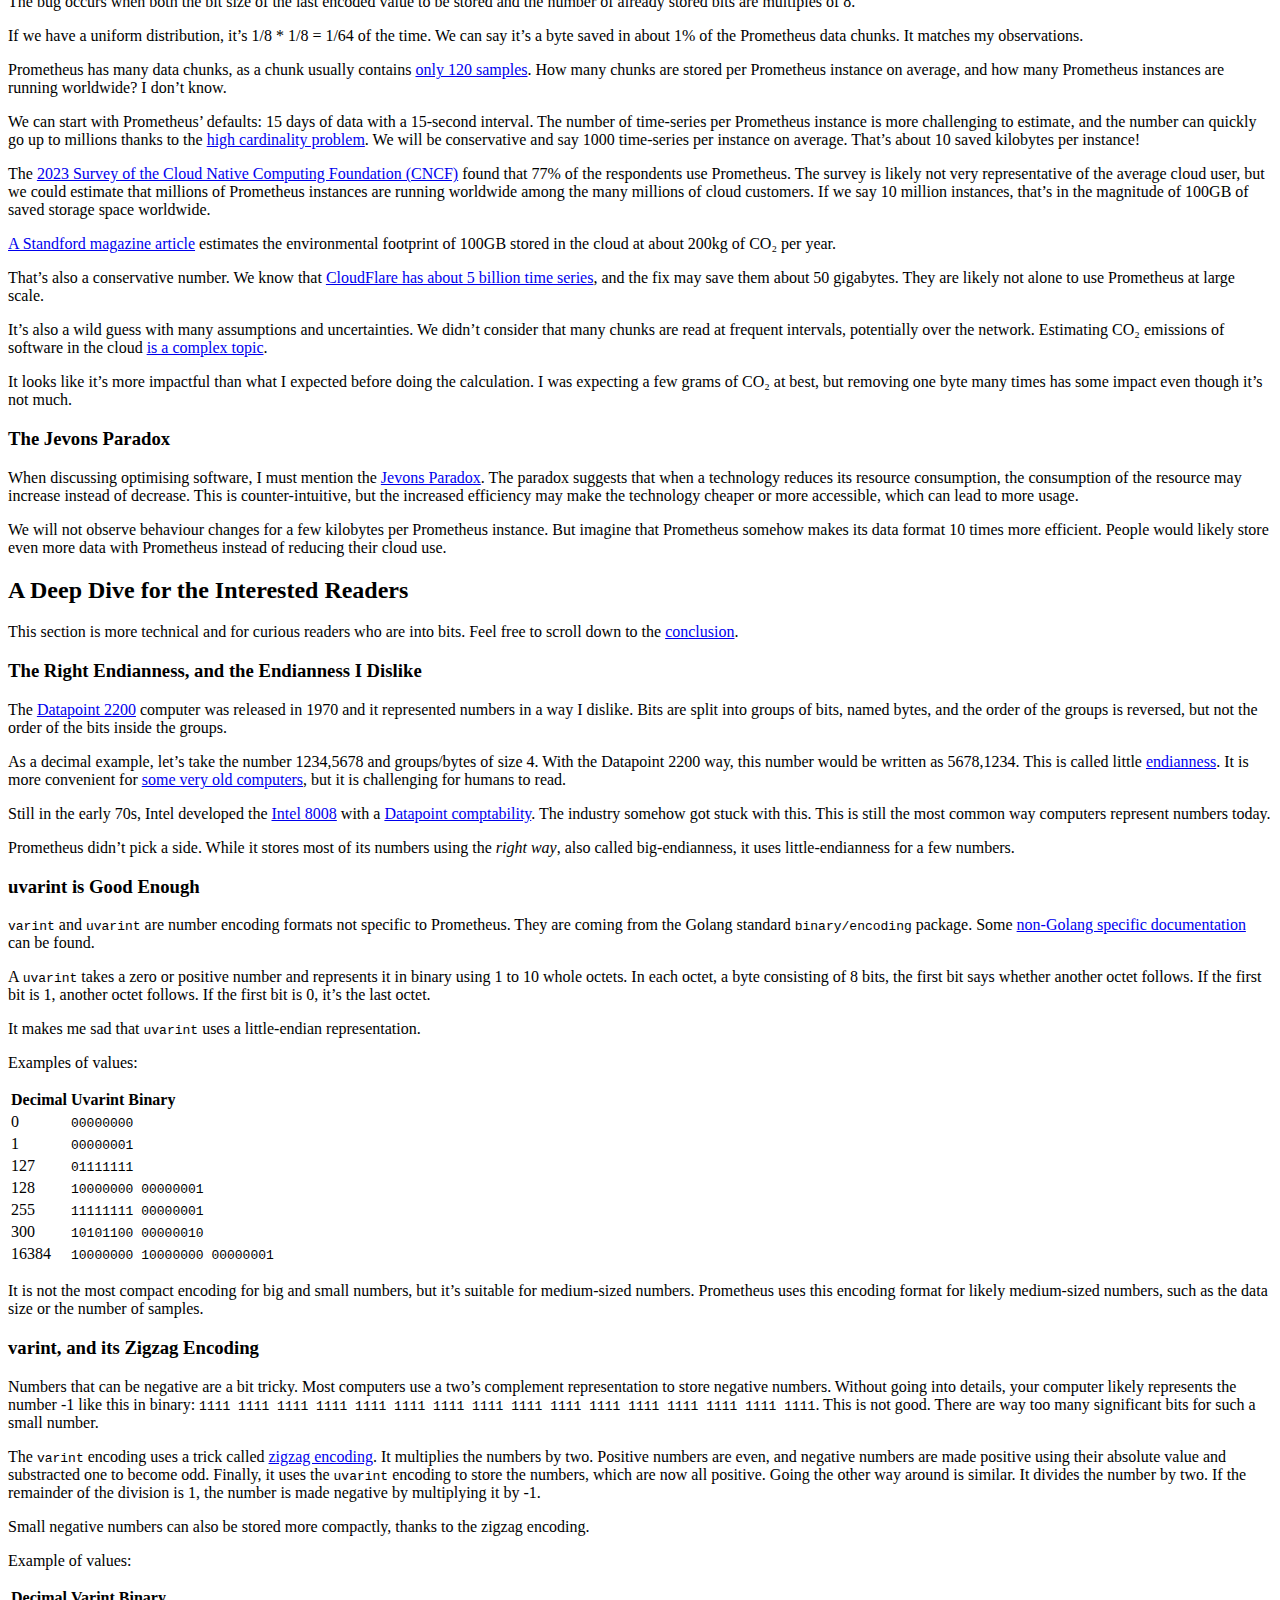
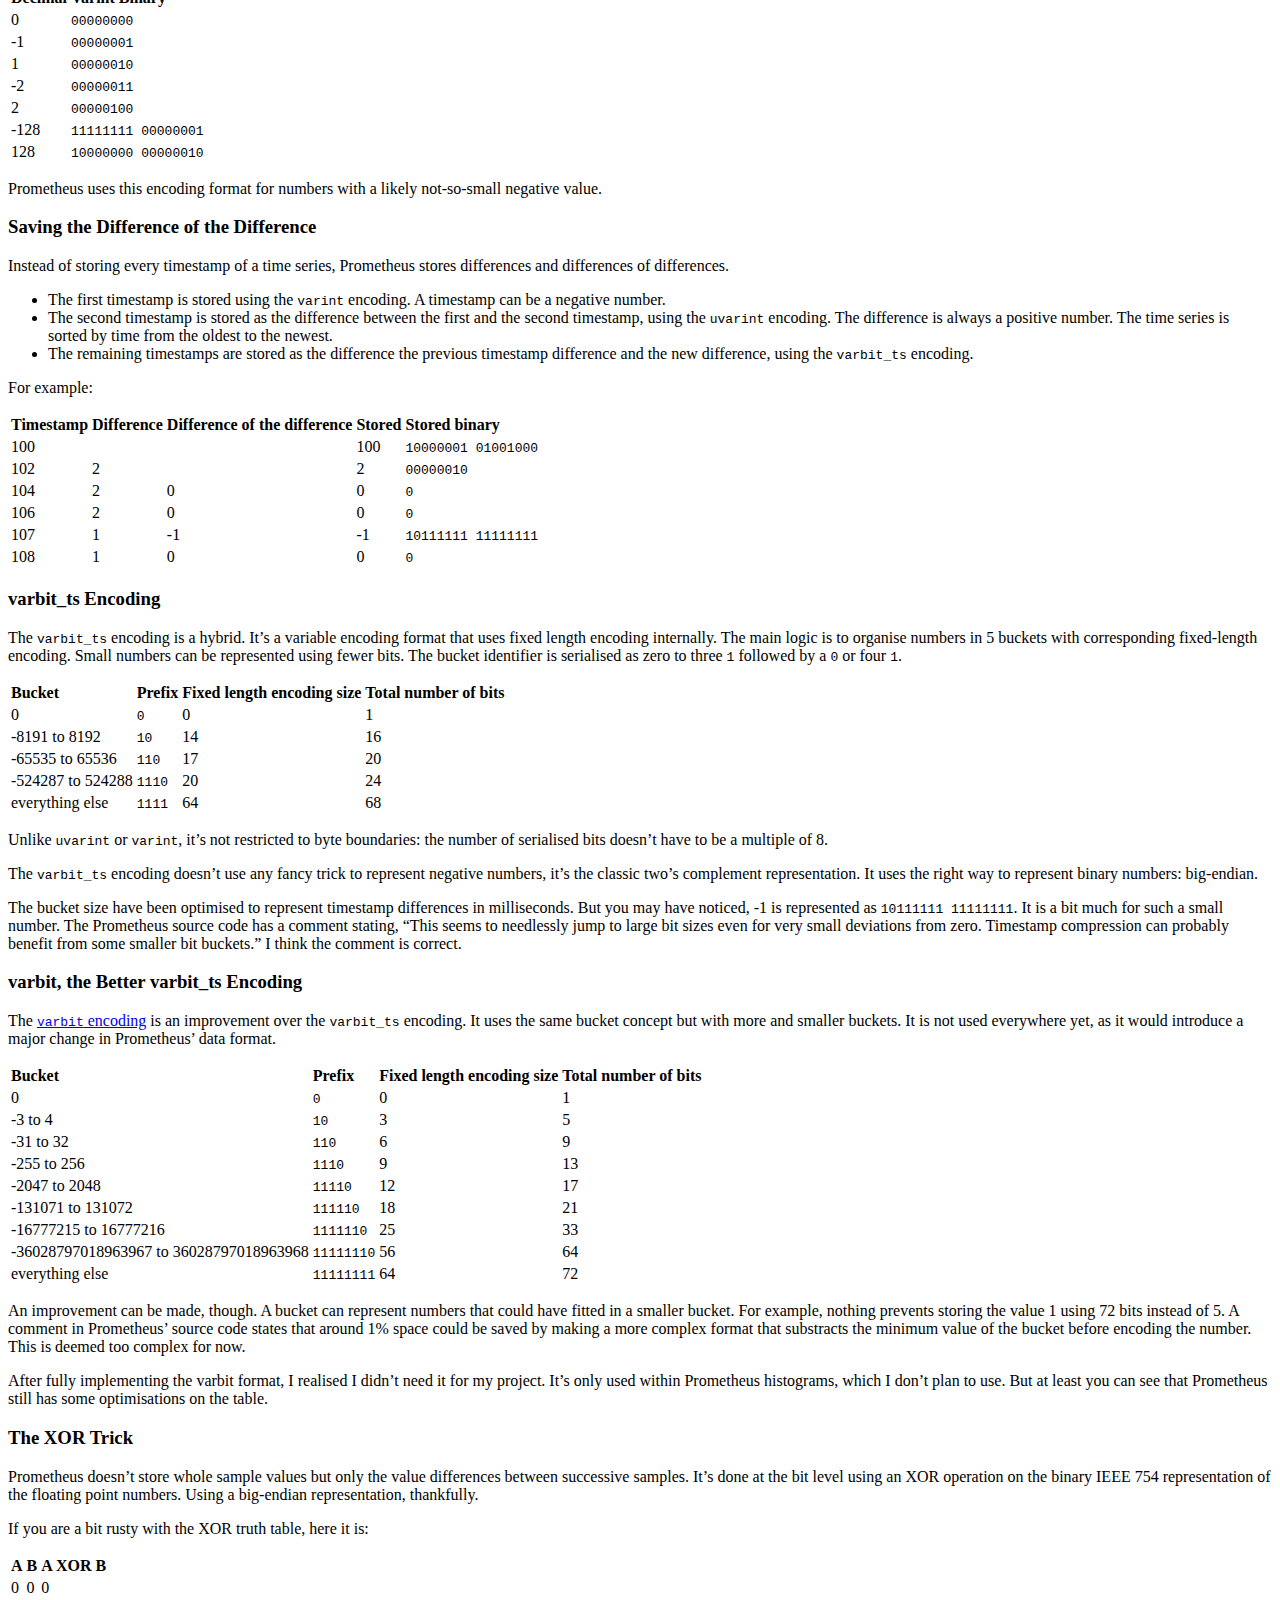
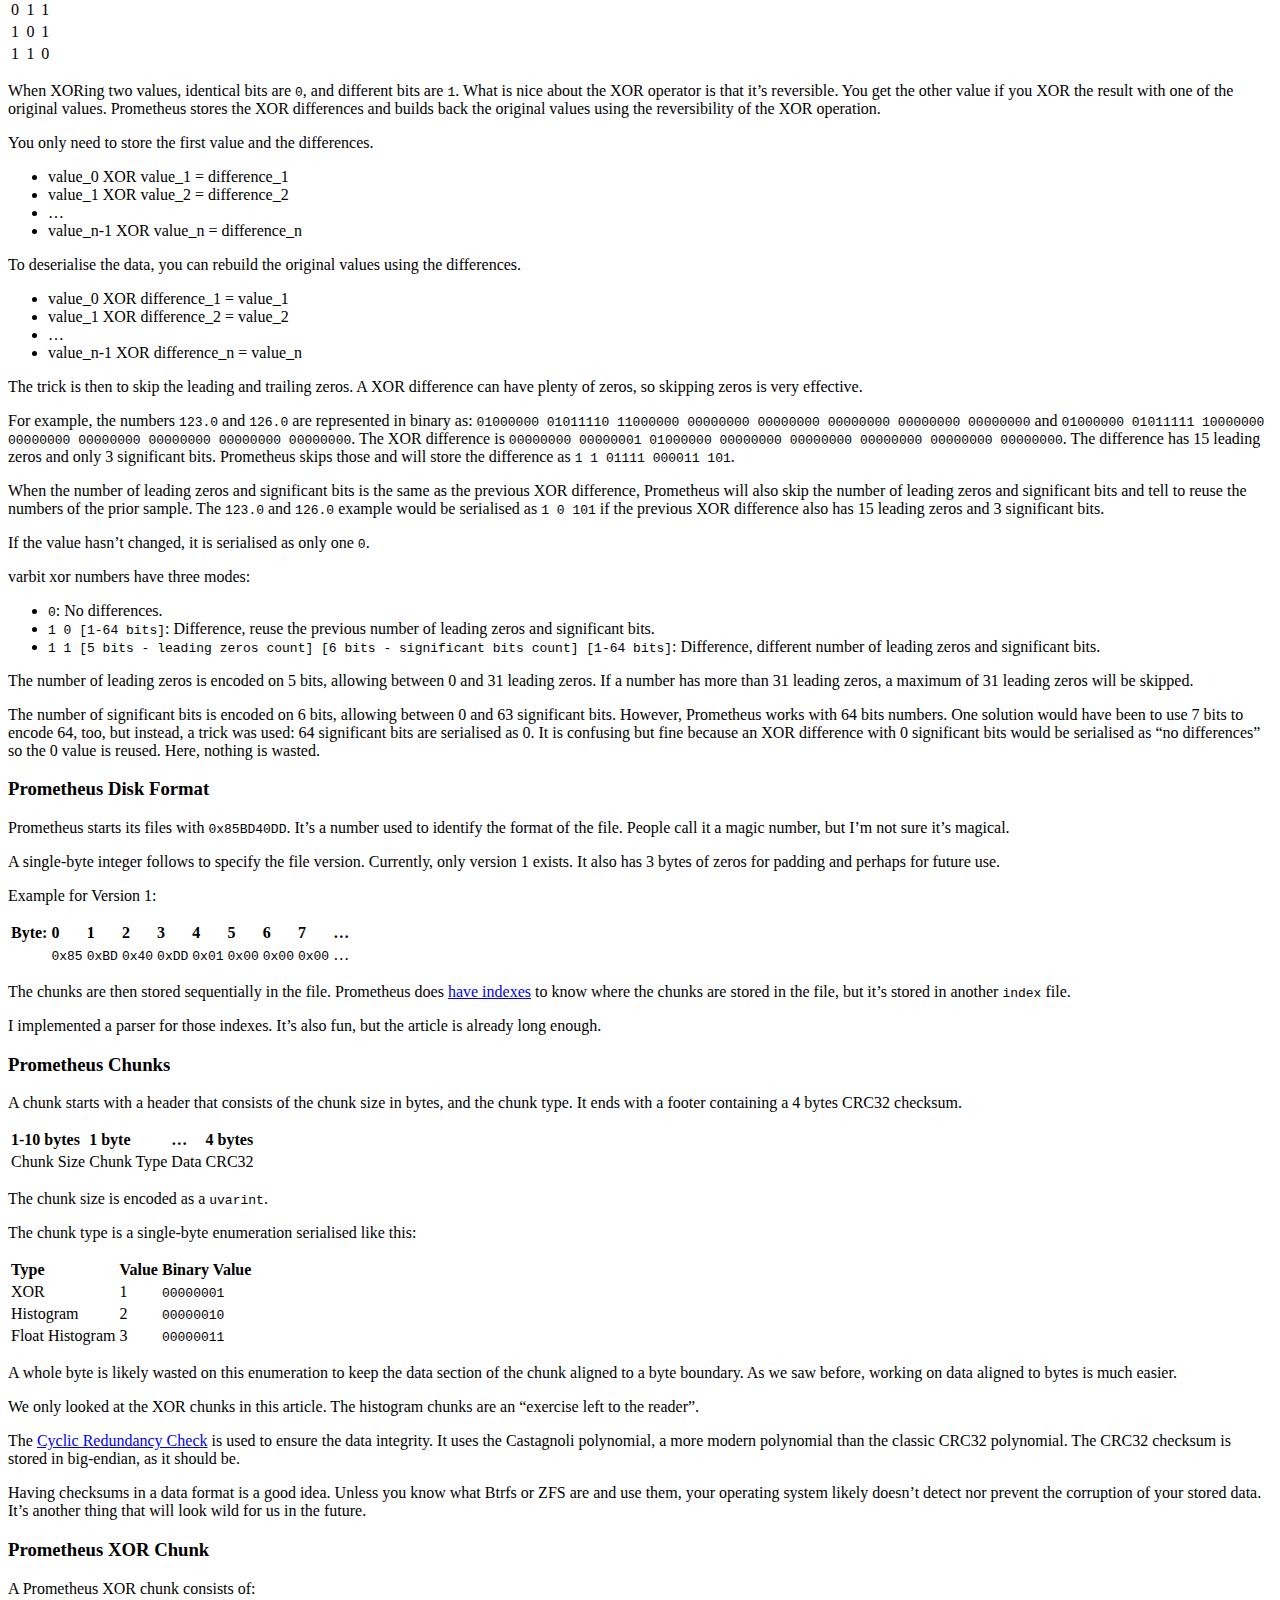
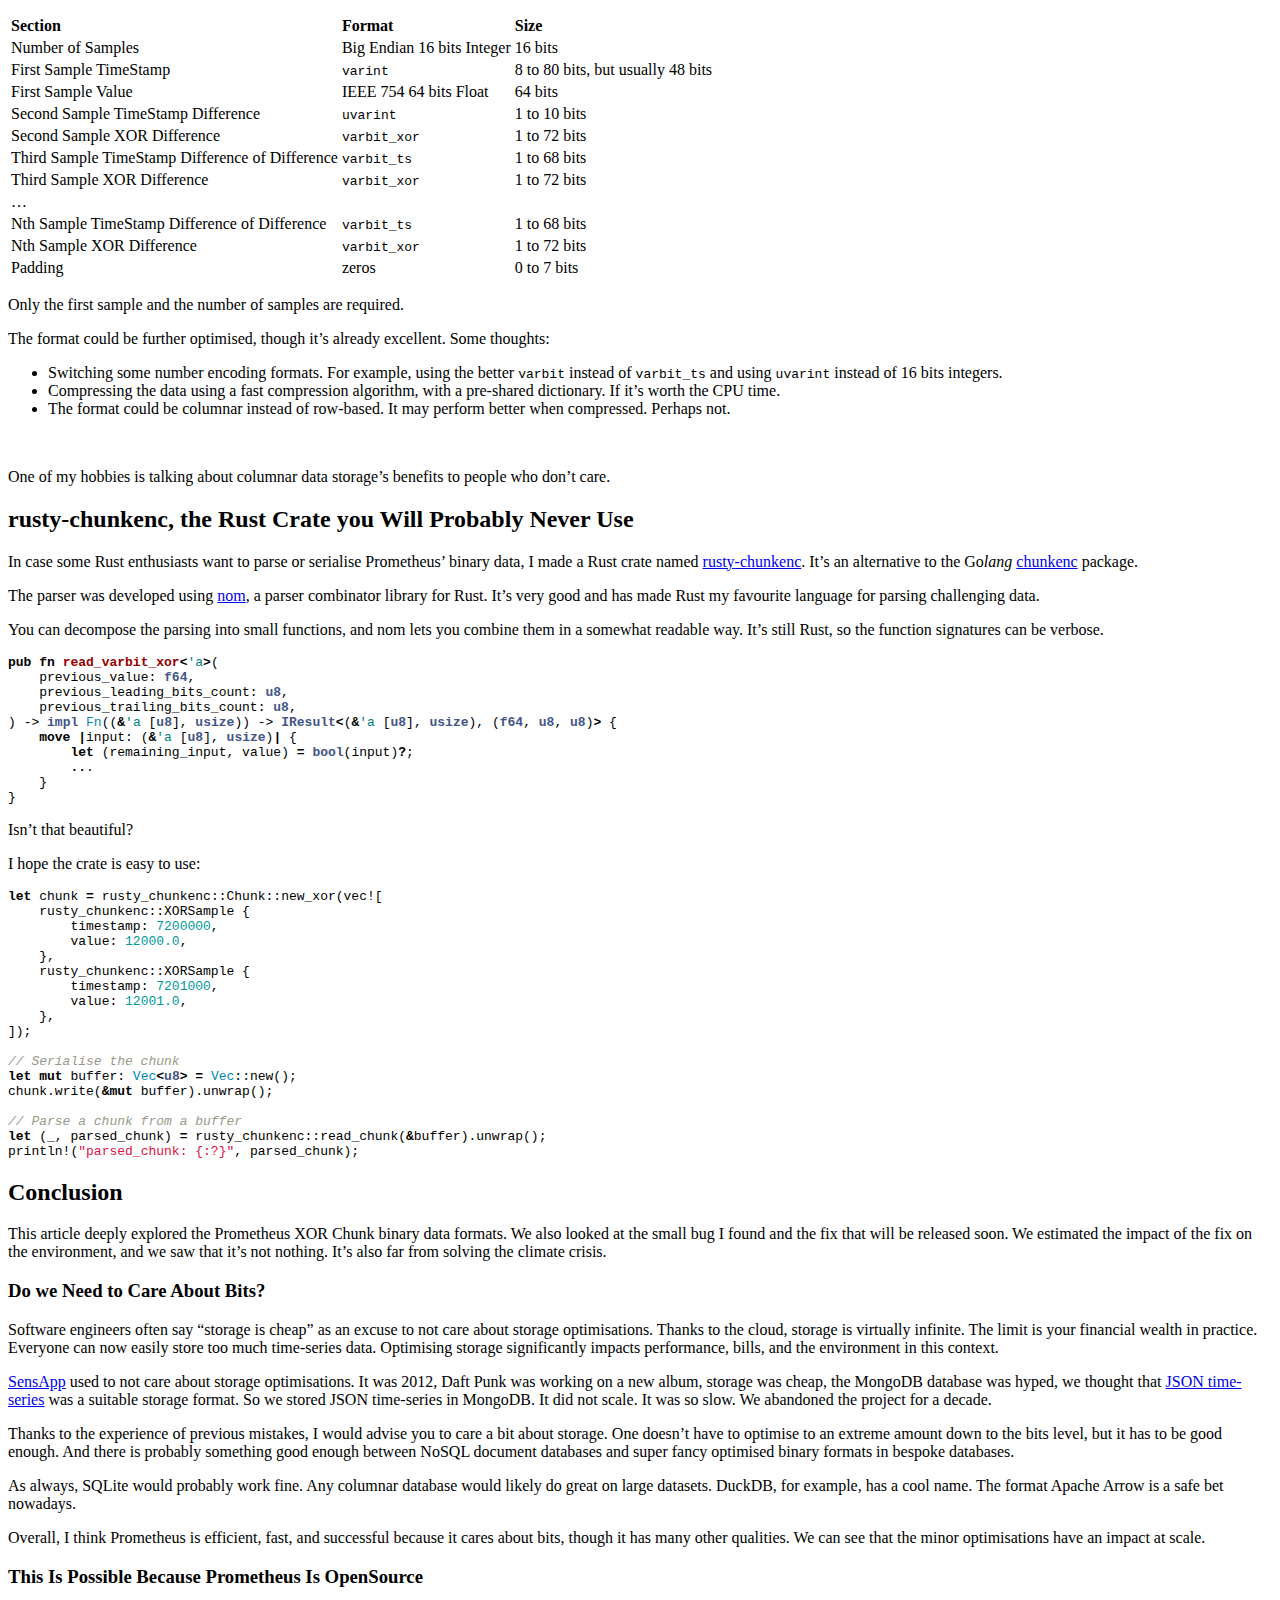
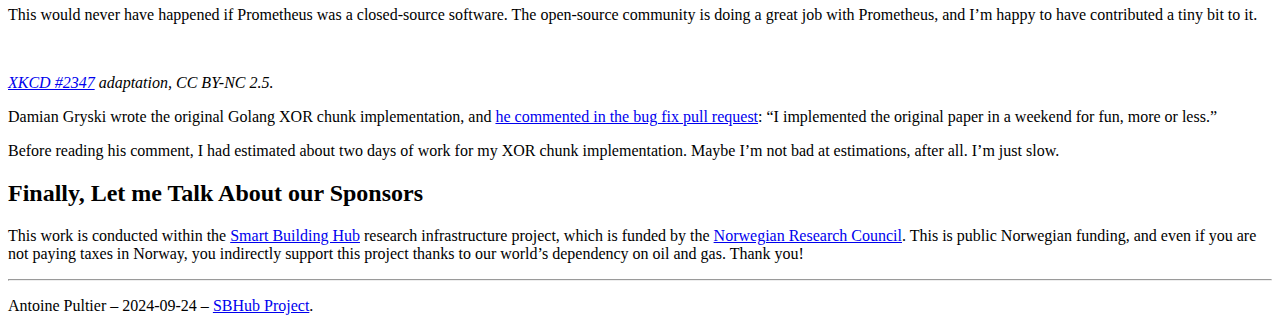
==== commit 8cfc4481: "fix: 🔧 fix whitespaces" ====
--- a/index.html
+++ b/index.html
@@ -18,7 +18,7 @@
 
 <title>
     
-    Every Bit Counts, a Journey Into Prometheus Binary Data | My New Hugo Site
+    Every Bit Counts, a Journey Into Prometheus Binary Data | Antoine&#39;s Blog
     
 </title>
 
@@ -137,12 +137,12 @@
 <p><a href="https://prometheus.io/">Prometheus</a> is a very popular open-source monitoring and alerting software that includes a time-series database, among many other features. You could use Prometheus to monitor the temperature of your rooms, and get an alert if it&rsquo;s too cold, too hot, or if a thermometer is broken. You can also use Prometheus with other software to make beautiful graphs and dashboards. Office workers love graphs and dashboards.</p>
 <p>I&rsquo;m building <a href="https://github.com/SINTEF/sensapp">SensApp, a time-series data platform</a> to support researchers and engineers. It&rsquo;s not rocket science, but we need a tool that can handle many time series and perform well with historical data. Most time-series platforms do not enjoy or even support complex queries over extended periods. Such as &ldquo;monthly average of room temperatures grouped by the building construction materials and building age, in Oslo, over the last 10 years&rdquo;.</p>
 <p>I already made <a href="https://github.com/SINTEF/sensapp/blob/main/docs/INFLUX_DB.md">SensApp compatible with InfluxDB</a>, a Prometheus competitor, and it&rsquo;s now time to integrate it with Prometheus. I want the users to be able to use their familiar tool, and I don&rsquo;t want to re-implement many Prometheus features if I don&rsquo;t have to.</p>
-<p>Prometheus has a <a href="https://prometheus.io/docs/prometheus/latest/querying/remote_read_api/">remote read API</a> that is perfect for what I need. However, while Prometheus is great, it is written in Go<em>lang</em>, and I love another programming language more these days. Be reassured, I&rsquo;m not trying to preach about <span title="It is Rust.">the other programming language</span>, Go<em>lang</em> is fine. However, I need to re-implement some of Prometheus&rsquo; data formats in my loved programming language.</p>
-<h2 id="how-ifound-the-bug">How I Found the Bug</h2>
+<p>Prometheus has a <a href="https://prometheus.io/docs/prometheus/latest/querying/remote_read_api/">remote read API</a> that is perfect for what I need. However, while Prometheus is great, it is written in Go<em>lang</em>, and I love another programming language more these days. Be reassured, I&rsquo;m not trying to preach about <span title="It is Rust.">the other programming language</span>, Go<em>lang</em> is fine. However, I need to re-implement some of Prometheus&rsquo; data formats in my loved programming language.</p>
+<h2 id="how-ifound-the-bug">How I Found the Bug</h2>
 <p>This article will discuss <code>0</code> and <code>1</code> in computers. It&rsquo;s going to be a bit technical, but I hope it&rsquo;s still be understandable by most.</p>
 <h3 id="the-prometheus-remote-read-api-supports-an-easy-format">The Prometheus Remote Read API Supports an Easy Format</h3>
-<p>The Prometheus Remote Read API supports two data formats, an easy and a hard one. I implemented them both, the easy one to have a minimum viable product, and the hard one to feel more accomplished. It&rsquo;s also supposedly more efficient because it&rsquo;s Prometheus&rsquo; native format.</p>
-<p>The easy format in Prometheus remote read API is pretty straightforward: get the <a href="https://developers.google.com/protocol-buffers">Protocol Buffers</a> <a href="https://github.com/prometheus/prometheus/blob/c328d5fc8820ec7fe45296cfd4de8036b58f4a3a/prompb/types.proto">definitions</a>, quickly and easily implement a serialiser, compress the serialised data with <a href="https://github.com/google/snappy">Snappy</a>, and voila.</p>
+<p>The Prometheus Remote Read API supports two data formats, an easy and a hard one. I implemented them both, the easy one to have a minimum viable product, and the hard one to feel more accomplished. It&rsquo;s also supposedly more efficient because it&rsquo;s Prometheus&rsquo; native format.</p>
+<p>The easy format in Prometheus remote read API is pretty straightforward: get the <a href="https://developers.google.com/protocol-buffers">Protocol Buffers</a> <a href="https://github.com/prometheus/prometheus/blob/c328d5fc8820ec7fe45296cfd4de8036b58f4a3a/prompb/types.proto">definitions</a>, quickly and easily implement a serialiser, compress the serialised data with <a href="https://github.com/google/snappy">Snappy</a>, and voila.</p>
 <h3 id="gorillas-xor-chunks-is-a-challenging-format">Gorilla&rsquo;s XOR Chunks is a Challenging Format</h3>
 <p>The other format is a stream of XOR chunks adapted from the Gorilla time-series database. A chunk is a block of data of about 120 samples.</p>
 <p>Gorilla is a database developed by Facebook/Meta that you could read about in the <a href="https://www.vldb.org/pvldb/vol8/p1816-teller.pdf">Gorilla: A Fast, Scalable, In-Memory Time Series Database</a> paper published in 2015.</p>
@@ -166,10 +166,10 @@
 
     
 </figure>
-The format is pretty much unreadable for humans. No one had spotted the unnecessary zeros hiding in plain sight.</p>
-<p>XOR chunks are a bit complicated, to be honest. It&rsquo;s not extreme, but it is the most complex data format I have dealt with so far. However, it&rsquo;s relatively well documented <a href="https://github.com/prometheus/prometheus/blob/main/tsdb/docs/format/chunks.md">in Prometheus</a>, the <a href="https://www.vldb.org/pvldb/vol8/p1816-teller.pdf">research paper</a>, and you can always read the <a href="https://github.com/prometheus/prometheus">Prometheus source code</a>. I read the source code so many times…</p>
+<em>The format is pretty much unreadable for humans. No one had spotted the unnecessary zeros hiding in plain sight.</em></p>
+<p>XOR chunks are a bit complicated, to be honest. It&rsquo;s not extreme, but it is the most complex data format I have dealt with so far. However, it&rsquo;s relatively well documented <a href="https://github.com/prometheus/prometheus/blob/main/tsdb/docs/format/chunks.md">in Prometheus</a>, the <a href="https://www.vldb.org/pvldb/vol8/p1816-teller.pdf">research paper</a>, and you can always read the <a href="https://github.com/prometheus/prometheus">Prometheus source code</a>. I read the source code so many times…</p>
 <h3 id="variable-length-encodings-save-bits">Variable Length Encodings Save Bits</h3>
-<p>Usually, people decide in advance how many bits they need to represent their numbers in computers. For example, 8 bits is enough to represent a number between 0 and 255 or -128 and 127. If the software encounters bigger numbers, you go with more bits. The industry uses 64 bits by default for now, representing whole numbers between -9,223,372,036,854,775,808 and 9,223,372,036,854,775,807, or 18 quintillion different numbers. It&rsquo;s often more than enough. Not always.</p>
+<p>Usually, people decide in advance how many bits they need to represent their numbers in computers. For example, 8 bits is enough to represent a number between 0 and 255 or -128 and 127. If the software encounters bigger numbers, you go with more bits. The industry uses 64 bits by default for now, representing whole numbers between -9,223,372,036,854,775,808 and 9,223,372,036,854,775,807, or 18 quintillion different numbers. It&rsquo;s often more than enough. Not always.</p>
 <p>Prometheus uses 64 bits numbers internally, but instead of always using 64 bits to store the data, Prometheus also uses variable length encodings. The number of stored bits will depend on the value. Big numbers will use more bits than small numbers. In practice, Prometheus&rsquo; numbers use much fewer than 64 bits. But it sometimes uses more than 64 bits for the big numbers.</p>
 <p>Prometheus uses a neat collection of variable encoding formats. Namely <code>varint</code>, <code>uvarint</code>, <code>varbit</code>, <code>varbit_ts</code>, and <code>varbit_xor</code>. And I had fun implementing them all, no sarcasm.</p>
 <p>As an example, here is <strong>42</strong> encoded with the various number encoding formats found in Prometheus:</p>
@@ -235,10 +235,10 @@
   </tbody>
 </table>
 <h3 id="by-the-way-ieee-754-floating-point-numbers-are-weird">By the Way, IEEE 754 Floating Point Numbers Are Weird</h3>
-<p>Computers deal with not only whole numbers but also decimal numbers. Representing decimal numbers with 0 and 1 bits is possible. It used to be a mess as people did represent those numbers differently, but eventually, people and computers adopted the <a href="https://en.wikipedia.org/wiki/IEEE_754">IEEE 754</a>. The wide adoption is a good success story. If you like reading about computer standards, you can <a href="https://standards.ieee.org/ieee/754/6210/">purchase the standard for <em>only</em> $106.00</a>. It is not the focus of this article, but it&rsquo;s important to know something: IEEE 754 decimal numbers are <strong>weird</strong>.</p>
+<p>Computers deal with not only whole numbers but also decimal numbers. Representing decimal numbers with 0 and 1 bits is possible. It used to be a mess as people did represent those numbers differently, but eventually, people and computers adopted the <a href="https://en.wikipedia.org/wiki/IEEE_754">IEEE 754</a>. The wide adoption is a good success story. If you like reading about computer standards, you can <a href="https://standards.ieee.org/ieee/754/6210/">purchase the standard for <em>only</em> $106.00</a>. It is not the focus of this article, but it&rsquo;s important to know something: IEEE 754 decimal numbers are <strong>weird</strong>.</p>
 <p>The approximate maximum value of a 64 bits IEEE 754 number is <code>1.7976931348623157e308</code>. It&rsquo;s a huge number, much bigger than <code>9,223,372,036,854,775,807</code>, the maximum value of a whole number using the same amount of bits.</p>
 <p>The trick is to not care much about correctness. For example, most computers say that <a href="https://developer.mozilla.org/en-US/docs/Web/JavaScript/Reference/Global_Objects/Number/MAX_SAFE_INTEGER">9,007,199,254,740,99<strong>2</strong>.0 equals 9,007,199,254,740,99<strong>3</strong>.0</a> and it is mostly fine. It&rsquo;s within the specifications of the IEEE 754 standard.</p>
-<p>Software developers know <a href="https://stackoverflow.com/questions/21895756/why-are-floating-point-numbers-inaccurate">floating point numbers shenanigans</a>, but scientists working with time-series datasets are not always aware of the limitations. I don&rsquo;t have a crystal ball, but I guess that in many years, people will read in computer science history books about those 64 bits IEEE 754 numbers, and they will be horrified.</p>
+<p>Software developers know <a href="https://stackoverflow.com/questions/21895756/why-are-floating-point-numbers-inaccurate">floating point numbers shenanigans</a>, but scientists working with time-series datasets are not always aware of the limitations. I don&rsquo;t have a crystal ball, but I guess that in many years, people will read in computer science history books about those 64 bits IEEE 754 numbers, and they will be horrified.</p>
 <p><span title="I like MacDraw.">
 
 
@@ -495,7 +495,7 @@
 <p>Prometheus didn&rsquo;t pick a side. While it stores most of its numbers using the <em>right way</em>, also called big-endianness, it uses little-endianness for a few numbers.</p>
 <h3 id="uvarint-is-good-enough">uvarint is Good Enough</h3>
 <p><code>varint</code> and <code>uvarint</code> are number encoding formats not specific to Prometheus. They are coming from the Golang standard <code>binary/encoding</code> package. Some <a href="https://github.com/multiformats/unsigned-varint">non-Golang specific documentation</a> can be found.</p>
-<p>A <code>uvarint</code> takes a zero or positive number and represents it in binary using 1 to 10 whole octets. In each octet, a byte consisting of 8 bits, the first bit says whether another octet follows. If the first bit is 1, another octet follows. If the first bit is 0, it&rsquo;s the last octet.</p>
+<p>A <code>uvarint</code> takes a zero or positive number and represents it in binary using 1 to 10 whole octets. In each octet, a byte consisting of 8 bits, the first bit says whether another octet follows. If the first bit is 1, another octet follows. If the first bit is 0, it&rsquo;s the last octet.</p>
 <p>It makes me sad that <code>uvarint</code> uses a little-endian representation.</p>
 <p>Examples of values:</p>
 <table>
@@ -759,7 +759,7 @@
       </tr>
   </tbody>
 </table>
-<p>An improvement can be made, though. A bucket can represent numbers that could have fitted in a smaller bucket. For example, nothing prevents storing the value 1 using 72 bits instead of 5. A comment in Prometheus&rsquo; source code states that around 1% space could be saved by making a more complex format that substracts the minimum value of the bucket before encoding the number. This is deemed too complex for now.</p>
+<p>An improvement can be made, though. A bucket can represent numbers that could have fitted in a smaller bucket. For example, nothing prevents storing the value 1 using 72 bits instead of 5. A comment in Prometheus&rsquo; source code states that around 1% space could be saved by making a more complex format that substracts the minimum value of the bucket before encoding the number. This is deemed too complex for now.</p>
 <p>After fully implementing the varbit format, I realised I didn&rsquo;t need it for my project. It&rsquo;s only used within Prometheus histograms, which I don&rsquo;t plan to use. But at least you can see that Prometheus still has some optimisations on the table.</p>
 <h3 id="the-xor-trick">The XOR Trick</h3>
 <p>Prometheus doesn&rsquo;t store whole sample values but only the value differences between successive samples. It&rsquo;s done at the bit level using an XOR operation on the binary IEEE 754 representation of the floating point numbers. Using a big-endian representation, thankfully.</p>
@@ -826,7 +826,7 @@
 <p>The number of significant bits is encoded on 6 bits, allowing between 0 and 63 significant bits. However, Prometheus works with 64 bits numbers. One solution would have been to use 7 bits to encode 64, too, but instead, a trick was used: 64 significant bits are serialised as 0. It is confusing but fine because an XOR difference with 0 significant bits would be serialised as &ldquo;no differences&rdquo; so the 0 value is reused. Here, nothing is wasted.</p>
 <h3 id="prometheus-disk-format">Prometheus Disk Format</h3>
 <p>Prometheus starts its files with <code>0x85BD40DD</code>. It&rsquo;s a number used to identify the format of the file. People call it a magic number, but I&rsquo;m not sure it&rsquo;s magical.</p>
-<p>A single-byte integer follows to specify the file version. Currently, only version 1 exists. It also has 3 bytes of zeros for padding and perhaps for future use.</p>
+<p>A single-byte integer follows to specify the file version. Currently, only version 1 exists. It also has 3 bytes of zeros for padding and perhaps for future use.</p>
 <p>Example for Version 1:</p>
 <table>
   <thead>
@@ -929,12 +929,12 @@
           <td style="text-align: left">16 bits</td>
       </tr>
       <tr>
-          <td style="text-align: left">First Sample TimeStamp</td>
+          <td style="text-align: left">First Sample TimeStamp</td>
           <td style="text-align: left"><code>varint</code></td>
           <td style="text-align: left">8 to 80 bits, but usually 48 bits</td>
       </tr>
       <tr>
-          <td style="text-align: left">First Sample Value</td>
+          <td style="text-align: left">First Sample Value</td>
           <td style="text-align: left">IEEE 754 64 bits Float</td>
           <td style="text-align: left">64 bits</td>
       </tr>
@@ -1048,7 +1048,7 @@
 <p><a href="https://github.com/SINTEF/sensapp">SensApp</a> used to not care about storage optimisations. It was 2012, Daft Punk <span title="Random Access Memories">was working on a new album</span>, storage was cheap, the MongoDB database was hyped, we thought that <a href="https://www.rfc-editor.org/rfc/rfc8428">JSON time-series</a> was a suitable storage format. So we stored JSON time-series in MongoDB. It did not scale. It was so slow. We abandoned the project for a decade.</p>
 <p>Thanks to the experience of previous mistakes, I would advise you to care a bit about storage. One doesn&rsquo;t have to optimise to an extreme amount down to the bits level, but it has to be good enough. And there is probably something good enough between NoSQL document databases and super fancy optimised binary formats in bespoke databases.</p>
 <p>As always, SQLite would probably work fine. Any columnar database would likely do great on large datasets. DuckDB, for example, has a cool name. The format Apache Arrow is a safe bet nowadays.</p>
-<p>Overall, I think Prometheus is efficient, fast, and successful because it cares about bits, though it has many other qualities. We can see that the minor optimisations have an impact at scale.</p>
+<p>Overall, I think Prometheus is efficient, fast, and successful because it cares about bits, though it has many other qualities. We can see that the minor optimisations have an impact at scale.</p>
 <h3 id="this-is-possible-because-prometheus-is-opensource">This Is Possible Because Prometheus Is OpenSource</h3>
 <p>This would never have happened if Prometheus was a closed-source software. The open-source community is doing a great job with Prometheus, and I&rsquo;m happy to have contributed a tiny bit to it.</p>
 <p>
@@ -1065,7 +1065,7 @@
 <figure class="">
 
     <div>
-        <img loading="lazy" alt="XKCD #2347 variant" src=" ./xkcd.webp">
+        <img loading="lazy" alt="XKCD #2347 variant" src=" ./xkcd.webp">
     </div>
 
     
